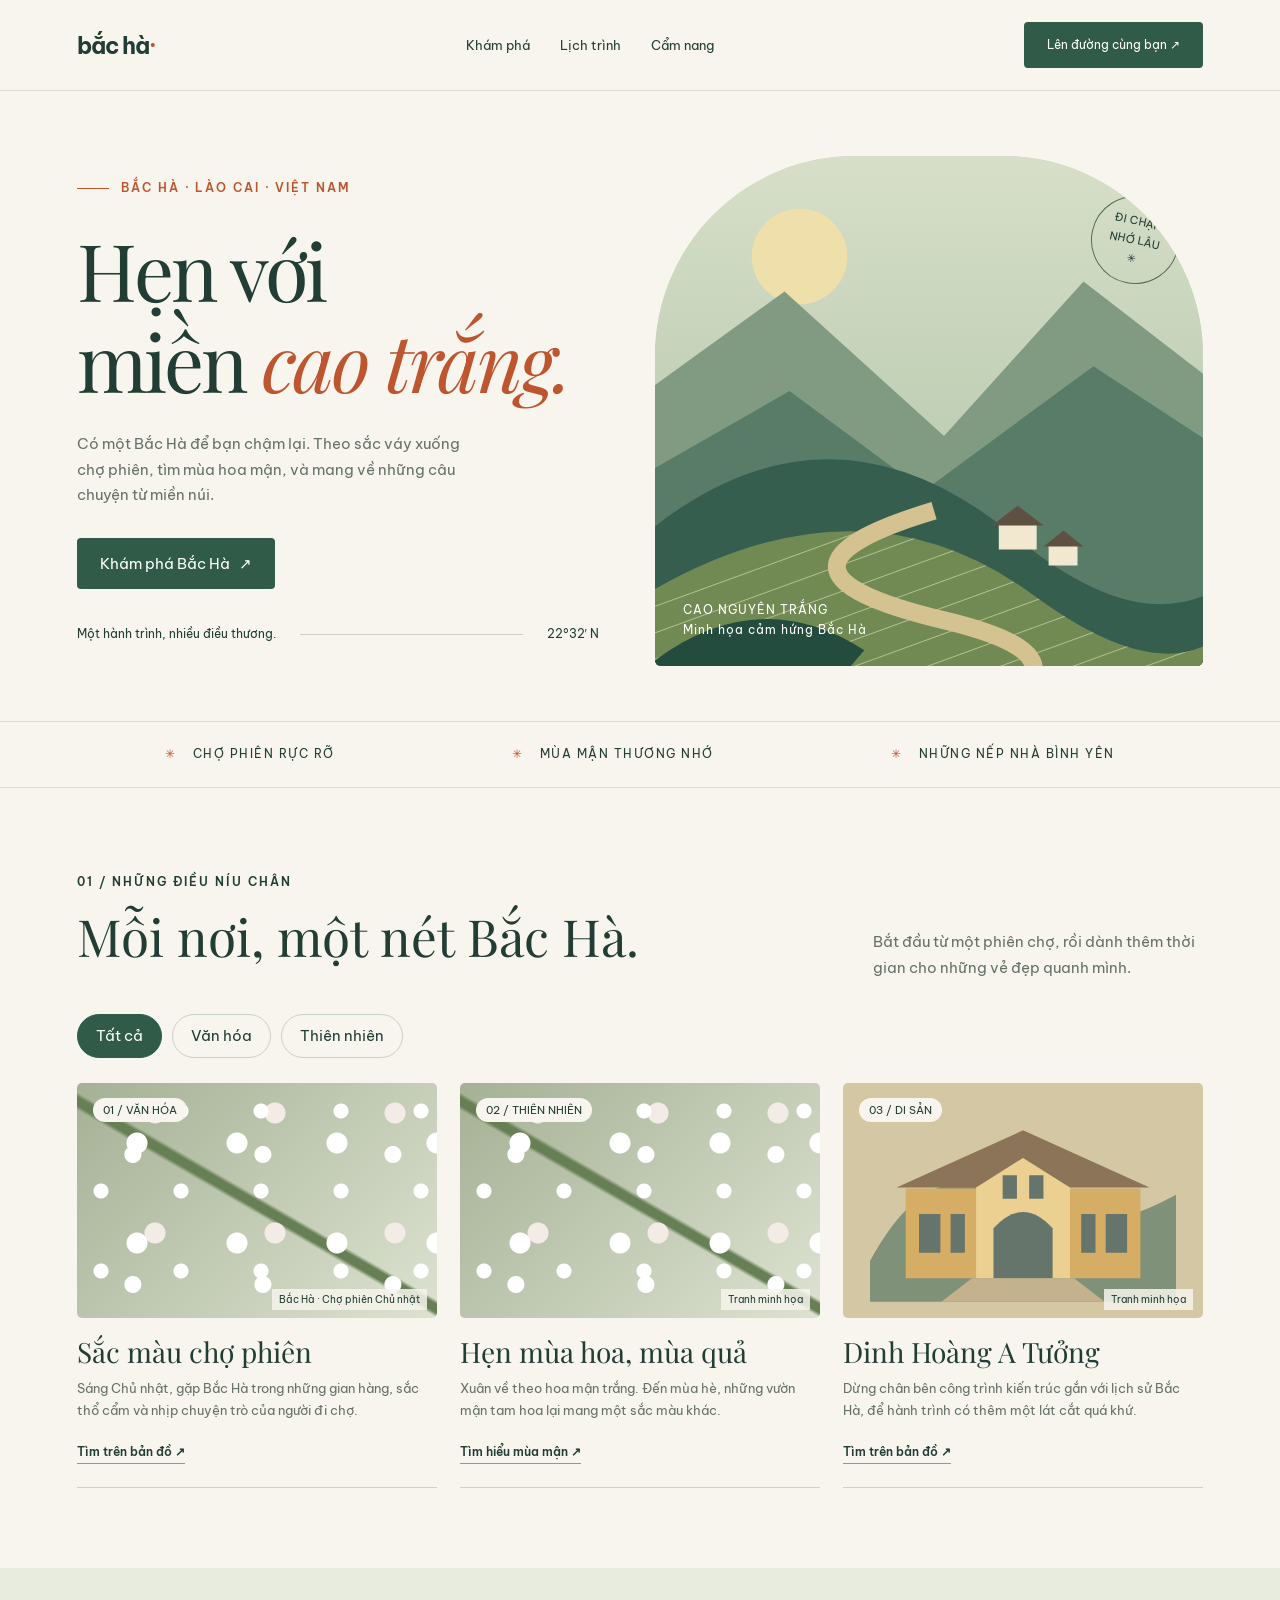
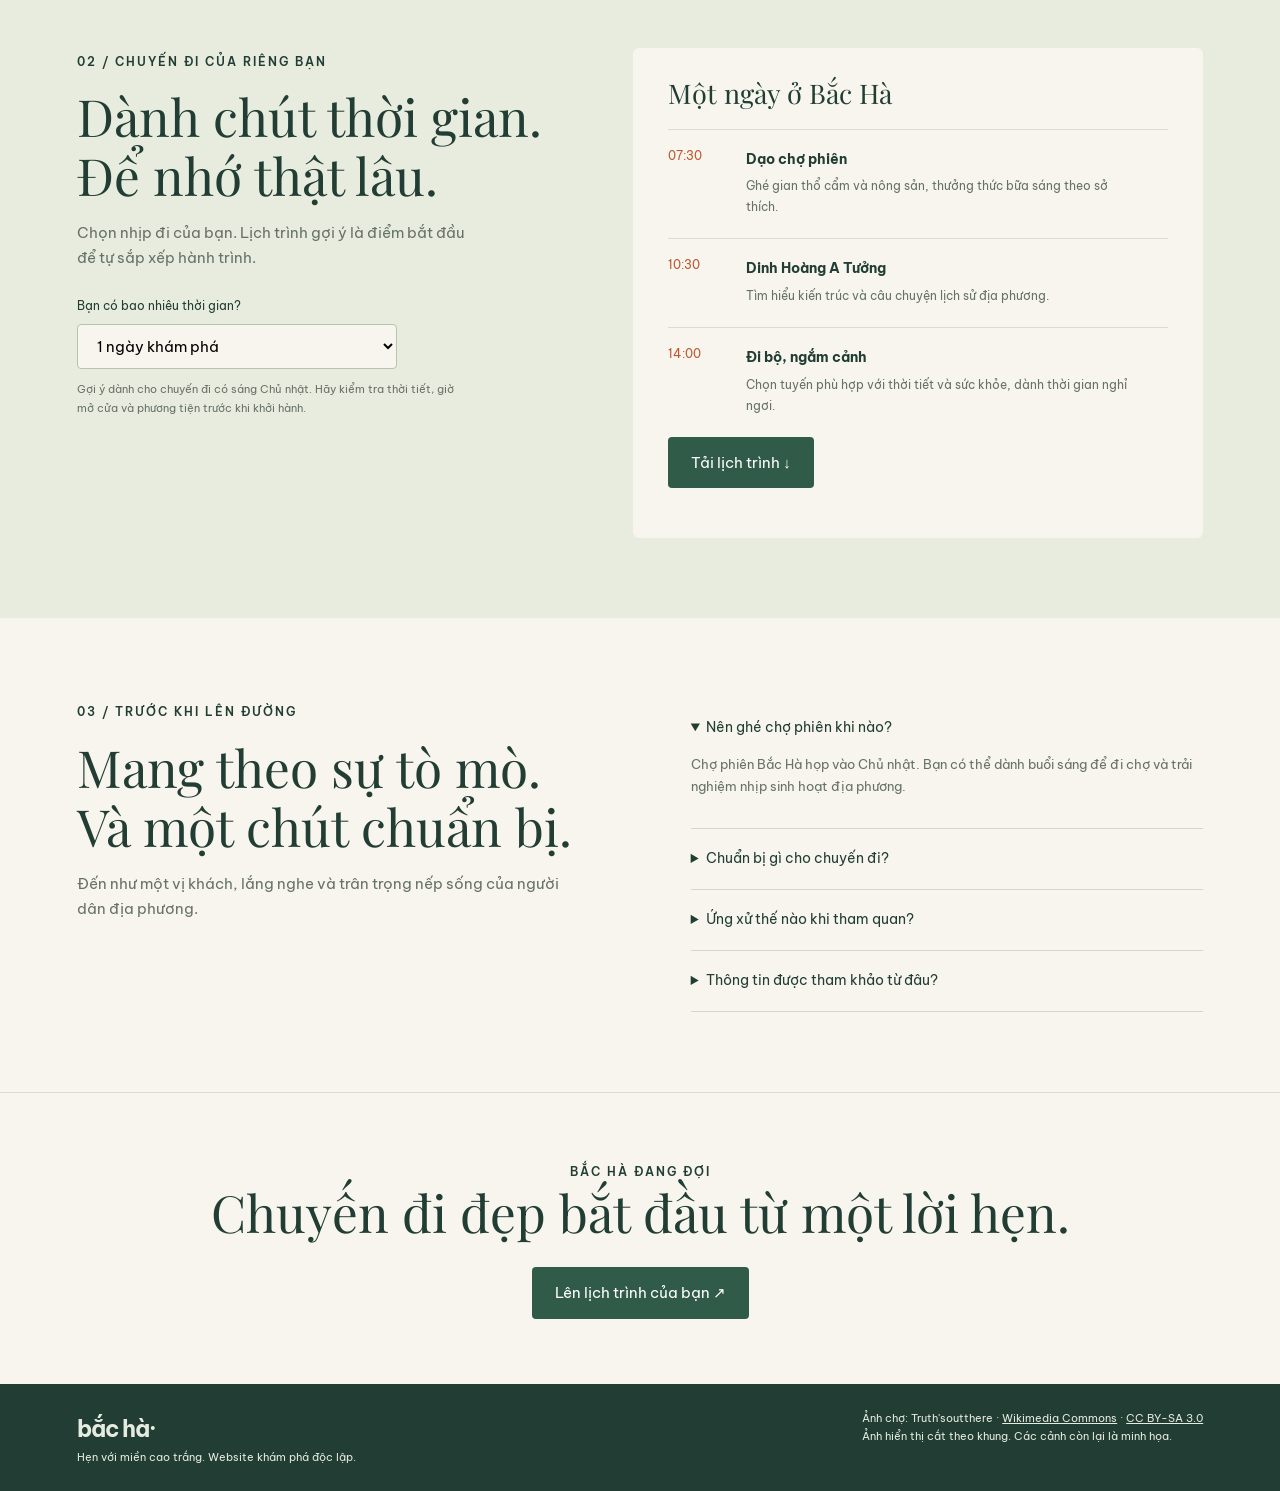
==== index.html @ 757d2bbb "du lịch Bắc Hà" ====
<!doctype html><html lang="vi"><head><meta charset="UTF-8"><meta name="viewport" content="width=device-width,initial-scale=1"><meta name="description" content="Chậm lại giữa cao nguyên Bắc Hà: khám phá chợ phiên, mùa mận và tự lên lịch trình của bạn."><title>Bắc Hà — Hẹn với miền cao trắng</title><style>
@import url('https://fonts.googleapis.com/css2?family=Be+Vietnam+Pro:wght@400;500;600;700&family=Playfair+Display:wght@400;500;600&display=swap');
:root{--paper:#f7f5ed;--ink:#213d34;--green:#315b49;--orange:#bd552f}*{box-sizing:border-box}html{scroll-behavior:smooth;scroll-padding-top:90px}body{margin:0;background:var(--paper);color:var(--ink);font:15px 'Be Vietnam Pro',sans-serif;line-height:1.7}a{color:inherit;text-decoration:none}button,select{font:inherit}button,a,select{touch-action:manipulation}a:focus-visible,button:focus-visible,select:focus-visible{outline:3px solid var(--orange);outline-offset:5px}header{display:flex;align-items:center;justify-content:space-between;padding:22px 6%;border-bottom:1px solid #d8ddcf;background:var(--paper)}.logo{font-size:23px;font-weight:700;letter-spacing:-1px}.logo span{color:var(--orange)}nav{display:flex;gap:30px;font-size:13px}.btn{display:inline-block;background:var(--green);color:white;padding:13px 23px;border:0;border-radius:4px;cursor:pointer}.small{font-size:12px;text-transform:uppercase;letter-spacing:2px;font-weight:600}.hero{display:grid;grid-template-columns:1fr 1.05fr;min-height:630px;gap:5%;padding:65px 6% 55px}.hero-copy{align-self:center}.eyebrow{display:flex;gap:12px;align-items:center;color:var(--orange)}.eyebrow:before{content:'';height:1px;width:32px;background:var(--orange)}h1,h2,h3{font-family:'Playfair Display',Georgia,serif;font-weight:400;line-height:1.15}h1{font-size:clamp(54px,6.2vw,90px);letter-spacing:-3px;margin:25px 0}h1 em{color:var(--orange);font-weight:400}p{color:#667269}.intro{max-width:410px;margin:0 0 30px}.hero-art{position:relative;min-height:510px;border-radius:200px 200px 6px 6px;overflow:hidden;background:#c5d4b6}.hero-art svg{width:100%;height:100%;position:absolute;inset:0}.art-caption{position:absolute;bottom:26px;left:28px;color:#fff;font-size:12px;letter-spacing:1px}.seal{position:absolute;right:24px;top:40px;border:1px solid #536e55;border-radius:50%;width:88px;height:88px;display:grid;place-content:center;text-align:center;font-size:11px;transform:rotate(12deg)}.hero-bottom{display:flex;gap:24px;align-items:center;margin-top:35px;font-size:12px}.line{height:1px;background:#cbd1c2;flex:1}.strip{display:flex;justify-content:space-around;padding:22px 6%;border-top:1px solid #d8ddcf;border-bottom:1px solid #d8ddcf;font-size:12px;text-transform:uppercase;letter-spacing:1.5px}.strip span:before{content:'✳';color:var(--orange);margin-right:16px}section{padding:80px 6%}.section-heading{display:flex;justify-content:space-between;align-items:end;gap:25px;margin-bottom:34px}h2{font-size:clamp(36px,4vw,54px);margin:14px 0}.section-heading p{max-width:330px;margin:0}.filters{display:flex;gap:10px;margin-bottom:25px;flex-wrap:wrap}.filter{background:transparent;border:1px solid #cad2c4;border-radius:24px;padding:8px 18px;cursor:pointer;color:var(--ink)}.filter.active{color:white;background:var(--green);border-color:var(--green)}.cards{display:grid;grid-template-columns:repeat(3,1fr);gap:23px}.card{border-bottom:1px solid #cdd3c7;padding-bottom:23px}.card[hidden]{display:none}.card-visual{height:235px;overflow:hidden;position:relative;background:#d7dfc9;border-radius:5px}.card-visual img{width:100%;height:100%;object-fit:cover}.number{position:absolute;top:15px;left:16px;background:var(--paper);padding:3px 10px;border-radius:20px;font-size:11px}.card h3{font-size:28px;margin:18px 0 9px}.card p{font-size:13px;margin:0 0 17px}.text-link{font-size:12px;font-weight:600;border-bottom:1px solid #8c9f89;padding-bottom:4px}.plum{background:radial-gradient(circle at 30% 35%,#fff 0 7px,transparent 8px),radial-gradient(circle at 60% 60%,#fff 0 10px,transparent 11px),radial-gradient(circle at 65% 25%,#f3ebe6 0 10px,transparent 11px),radial-gradient(circle at 43% 55%,#fff 0 8px,transparent 9px),linear-gradient(30deg,transparent 47%,#667f55 48% 50%,transparent 51%),linear-gradient(135deg,#a5b195,#dce2d0);background-size:80px 80px,100px 100px,120px 120px,130px 130px,100% 100%,100% 100%}.palace{display:grid;place-items:center;background:#d4c7a4}.palace svg{width:85%;height:90%}.visual-note{position:absolute;bottom:8px;right:10px;font-size:10px;background:#f7f5edd9;padding:2px 7px}.planner{background:#e8ecdf;display:grid;grid-template-columns:.9fr 1.1fr;gap:8%}.planner p{max-width:390px}.planner label{display:block;font-size:12px;margin:25px 0 8px}.planner select{padding:11px 15px;background:var(--paper);border:1px solid #b6c3ad;border-radius:4px;width:100%;max-width:320px}.schedule{background:var(--paper);padding:30px 35px;border-radius:6px}.schedule h3{font-size:27px;margin:0 0 20px}.stop{display:grid;grid-template-columns:60px 1fr;gap:18px;padding:16px 0;border-top:1px solid #d8ddcf}.stop time{color:var(--orange);font-size:12px}.stop strong{font-size:14px}.stop p{font-size:12px;margin:5px 0}.note{font-size:11px!important}.tips{display:grid;grid-template-columns:1fr 1fr;gap:9%}details{border-bottom:1px solid #d1d7c9;padding:18px 0}summary{cursor:pointer;font-size:14px}details p{font-size:13px}.closing{text-align:center;padding:65px 6%;border-top:1px solid #d8ddcf}.closing h2{margin:0 0 25px}footer{padding:25px 6%;background:var(--ink);color:#e5ebdf;display:flex;justify-content:space-between;gap:30px;font-size:11px}footer a{text-decoration:underline}#status{font-size:12px;min-height:20px}.menu-cta{font-size:12px}@media(max-width:760px){header{padding:18px 6%}nav{gap:14px}nav a:nth-child(3),.menu-cta{display:none}.hero{grid-template-columns:1fr;padding-top:35px;gap:30px}.hero-art{min-height:410px}h1{font-size:62px}.hero-bottom{margin-top:25px}.strip{gap:15px;flex-wrap:wrap;font-size:10px}.cards{grid-template-columns:1fr}.section-heading{display:block}.section-heading p{margin-top:20px}.planner,.tips{grid-template-columns:1fr;gap:30px}section{padding:55px 6%}.schedule{padding:25px}footer{flex-direction:column}.card-visual{height:260px}}
</style></head><body><header><a class="logo" href="#">bắc hà<span>·</span></a><nav aria-label="Điều hướng chính"><a href="#kham-pha">Khám phá</a><a href="#lich-trinh">Lịch trình</a><a href="#cam-nang">Cẩm nang</a></nav><a class="btn menu-cta" href="#lich-trinh">Lên đường cùng bạn ↗</a></header><main><div class="hero"><div class="hero-copy"><div class="eyebrow small">Bắc Hà · Lào Cai · Việt Nam</div><h1>Hẹn với<br>miền <em>cao trắng.</em></h1><p class="intro">Có một Bắc Hà để bạn chậm lại. Theo sắc váy xuống chợ phiên, tìm mùa hoa mận, và mang về những câu chuyện từ miền núi.</p><a class="btn" href="#kham-pha">Khám phá Bắc Hà &nbsp; ↗</a><div class="hero-bottom"><span>Một hành trình, nhiều điều thương.</span><span class="line"></span><span>22°32′ N</span></div></div><div class="hero-art" role="img" aria-label="Tranh minh họa núi đồi xanh và con đường qua cao nguyên"><svg viewBox="0 0 550 620" preserveAspectRatio="xMidYMid slice" xmlns="http://www.w3.org/2000/svg"><defs><linearGradient id="sky" x2="0" y2="1"><stop stop-color="#dce2cc"/><stop offset="1" stop-color="#a6bea0"/></linearGradient><pattern id="lines" width="25" height="25" patternUnits="userSpaceOnUse" patternTransform="rotate(-20)"><path d="M0 0H25" stroke="#aec08e" stroke-width="2"/></pattern></defs><path fill="url(#sky)" d="M0 0H550V620H0Z"/><circle cx="145" cy="155" r="48" fill="#efdfaa"/><path d="M-50 320L130 190 290 335 430 180 650 350V650H-50" fill="#819b83"/><path d="M-40 390L135 290 270 390 440 265 600 370V650H-40" fill="#587c68"/><path d="M-40 460Q160 270 360 435T650 370V650H-40" fill="#355e4f"/><path d="M-50 520Q190 355 380 495T620 440V650H-50" fill="#718953"/><path d="M-50 520Q190 355 380 495T620 440V650H-50" fill="url(#lines)"/><path d="M280 410Q80 470 290 520T220 650" stroke="#d4c391" stroke-width="18" fill="none"/><path d="M-40 595Q85 470 210 550L125 650H-40" fill="#234b3e"/><g fill="#f1e8cf"><path d="M345 424h38v25h-38z"/><path d="M395 445h29v20h-29z"/></g><g fill="#5f5141"><path d="M338 425l26-20 26 20z"/><path d="M390 446l20-16 20 16z"/></g></svg><div class="seal">ĐI CHẬM<br>NHỚ LÂU<br>✳</div><div class="art-caption">CAO NGUYÊN TRẮNG<br>Minh họa cảm hứng Bắc Hà</div></div></div><div class="strip"><span>Chợ phiên rực rỡ</span><span>Mùa mận thương nhớ</span><span>Những nếp nhà bình yên</span></div><section id="kham-pha"><div class="section-heading"><div><span class="small">01 / Những điều níu chân</span><h2>Mỗi nơi, một nét Bắc Hà.</h2></div><p>Bắt đầu từ một phiên chợ, rồi dành thêm thời gian cho những vẻ đẹp quanh mình.</p></div><div class="filters" aria-label="Lọc trải nghiệm"><button class="filter active" data-filter="all" aria-pressed="true">Tất cả</button><button class="filter" data-filter="culture" aria-pressed="false">Văn hóa</button><button class="filter" data-filter="nature" aria-pressed="false">Thiên nhiên</button></div><div class="cards"><article class="card" data-category="culture"><div class="card-visual"><img src="https://cdn.govietnam.travel/wp-content/uploads/2026/04/BE1BAAFc_HC3A0_Sunday_market2C_Vietnam_-_20131027-17-1024x685.jpg" alt="Sắc màu chợ phiên Bắc Hà" loading="lazy"><span class="number">01 / VĂN HÓA</span></div><h3>Sắc màu chợ phiên</h3><p>Sáng Chủ nhật, gặp Bắc Hà trong những gian hàng, sắc thổ cẩm và nhịp chuyện trò của người đi chợ.</p><a class="text-link" href="https://www.google.com/maps/search/?api=1&query=Cho+phien+Bac+Ha" target="_blank" rel="noopener">Tìm trên bản đồ ↗</a></article><article class="card" data-category="nature"><div class="card-visual plum" role="img" aria-label="Minh họa hoa mận trắng"><span class="number">02 / THIÊN NHIÊN</span><span class="visual-note">Tranh minh họa</span></div><h3>Hẹn mùa hoa, mùa quả</h3><p>Xuân về theo hoa mận trắng. Đến mùa hè, những vườn mận tam hoa lại mang một sắc màu khác.</p><a class="text-link" href="https://nongthon.vietnamtourism.gov.vn/visiting-and-experiencing-tam-hoa-plum-gardens-in-bac-ha-lao-cai/?lang=en" target="_blank" rel="noopener">Tìm hiểu mùa mận ↗</a></article><article class="card" data-category="culture"><div class="card-visual palace"><svg viewBox="0 0 300 200" role="img" aria-label="Minh họa kiến trúc dinh Hoàng A Tưởng"><path fill="#7f9279" d="M0 160Q60 50 130 100T300 95V200H0"/><path fill="#d6ad64" d="M35 89H265V177H35Z"/><path fill="#ecd091" d="M104 55H196V177H104Z"/><path fill="#8b7458" d="M26 88L150 32 274 88H196L150 59 104 88Z"/><g fill="#66756b"><path d="M121 177V128Q150 96 179 128V177Z"/><path d="M48 114h21v38H48zM79 114h14v38H79zM207 114h14v38h-14zM231 114h21v38h-21zM130 76h14v23h-14zM156 76h14v23h-14z"/></g><path fill="#c3b28d" d="M100 177h100l30 23H70Z"/></svg><span class="number">03 / DI SẢN</span><span class="visual-note">Tranh minh họa</span></div><h3>Dinh Hoàng A Tưởng</h3><p>Dừng chân bên công trình kiến trúc gắn với lịch sử Bắc Hà, để hành trình có thêm một lát cắt quá khứ.</p><a class="text-link" href="https://www.google.com/maps/search/?api=1&query=Dinh+Hoang+A+Tuong+Bac+Ha" target="_blank" rel="noopener">Tìm trên bản đồ ↗</a></article></div></section><section class="planner" id="lich-trinh"><div><span class="small">02 / Chuyến đi của riêng bạn</span><h2>Dành chút thời gian.<br>Để nhớ thật lâu.</h2><p>Chọn nhịp đi của bạn. Lịch trình gợi ý là điểm bắt đầu để tự sắp xếp hành trình.</p><label for="duration">Bạn có bao nhiêu thời gian?</label><select id="duration"><option value="1">1 ngày khám phá</option><option value="2">2 ngày thong thả</option></select><p class="note">Gợi ý dành cho chuyến đi có sáng Chủ nhật. Hãy kiểm tra thời tiết, giờ mở cửa và phương tiện trước khi khởi hành.</p></div><div class="schedule"><h3 id="plan-title">Một ngày ở Bắc Hà</h3><div id="stops"></div><button class="btn" id="download">Tải lịch trình ↓</button><div id="status" role="status" aria-live="polite"></div></div></section><section class="tips" id="cam-nang"><div><span class="small">03 / Trước khi lên đường</span><h2>Mang theo sự tò mò.<br>Và một chút chuẩn bị.</h2><p>Đến như một vị khách, lắng nghe và trân trọng nếp sống của người dân địa phương.</p></div><div><details open><summary>Nên ghé chợ phiên khi nào?</summary><p>Chợ phiên Bắc Hà họp vào Chủ nhật. Bạn có thể dành buổi sáng để đi chợ và trải nghiệm nhịp sinh hoạt địa phương.</p></details><details><summary>Chuẩn bị gì cho chuyến đi?</summary><p>Mang giày dễ đi bộ, áo khoác, đồ che mưa và tiền mặt. Kiểm tra dự báo thời tiết gần ngày đi để điều chỉnh hành lý.</p></details><details><summary>Ứng xử thế nào khi tham quan?</summary><p>Xin phép trước khi chụp ảnh người dân. Giữ vệ sinh, hỏi giá trước khi mua và tôn trọng không gian sinh hoạt riêng.</p></details><details><summary>Thông tin được tham khảo từ đâu?</summary><p>Tham khảo <a class="text-link" href="https://www.vietnam.travel/places-to-go/northern-vietnam/sapa" target="_blank" rel="noopener">Vietnam Tourism</a> về phiên chợ Chủ nhật, <a class="text-link" href="https://www.vietnamairlines.com/sa/en/plan-book/travel/travel-guide/bac-ha-market" target="_blank" rel="noopener">Vietnam Airlines</a> về điểm đến, và trang du lịch nông thôn của Cục Du lịch Quốc gia Việt Nam về mận tam hoa. Lịch trình là gợi ý biên soạn của website.</p></details></div></section><div class="closing"><span class="small">Bắc Hà đang đợi</span><h2>Chuyến đi đẹp bắt đầu từ một lời hẹn.</h2><a class="btn" href="#lich-trinh">Lên lịch trình của bạn ↗</a></div></main><footer><div><span class="logo">bắc hà·</span><br>Hẹn với miền cao trắng. Website khám phá độc lập.</div><div>Ảnh chợ: Truth'soutthere · <a href="https://commons.wikimedia.org/wiki/File:B%E1%BA%AFc_H%C3%A0_Sunday_market,_Vietnam_-_20131027-17.jpg" target="_blank" rel="noopener">Wikimedia Commons</a> · <a href="https://creativecommons.org/licenses/by-sa/3.0/" target="_blank" rel="noopener">CC BY-SA 3.0</a><br>Ảnh hiển thị cắt theo khung. Các cảnh còn lại là minh họa.</div></footer><script>
const plans={1:[['07:30','Dạo chợ phiên','Ghé gian thổ cẩm và nông sản, thưởng thức bữa sáng theo sở thích.'],['10:30','Dinh Hoàng A Tưởng','Tìm hiểu kiến trúc và câu chuyện lịch sử địa phương.'],['14:00','Đi bộ, ngắm cảnh','Chọn tuyến phù hợp với thời tiết và sức khỏe, dành thời gian nghỉ ngơi.']],2:[['Ngày 1','Đến và làm quen Bắc Hà','Nhận phòng đã đặt trước, đi dạo và thưởng thức bữa tối địa phương.'],['07:30','Sáng Chủ nhật ở chợ phiên','Dành buổi sáng khám phá chợ, ngắm thổ cẩm và tìm nông sản.'],['10:30','Dinh Hoàng A Tưởng','Ghé thăm trước khi nghỉ trưa.'],['14:00','Một khoảng chiều thong thả','Dạo quanh khu vực, chuẩn bị hành lý và khởi hành về.']]};let choice='1';function render(){choice=document.querySelector('#duration').value;document.querySelector('#plan-title').textContent=choice==='1'?'Một ngày ở Bắc Hà':'Hai ngày thong thả';document.querySelector('#stops').innerHTML=plans[choice].map(s=>`<div class="stop"><time>${s[0]}</time><div><strong>${s[1]}</strong><p>${s[2]}</p></div></div>`).join('');document.querySelector('#status').textContent=''}document.querySelector('#duration').addEventListener('change',render);render();document.querySelectorAll('.filter').forEach(b=>b.addEventListener('click',()=>{document.querySelectorAll('.filter').forEach(x=>{x.classList.toggle('active',x===b);x.setAttribute('aria-pressed',x===b?'true':'false')});document.querySelectorAll('.card').forEach(c=>c.hidden=b.dataset.filter!=='all'&&c.dataset.category!==b.dataset.filter)}));document.querySelector('#download').addEventListener('click',()=>{const content='BẮC HÀ — LỊCH TRÌNH GỢI Ý\n\n'+plans[choice].map(s=>s.join(' — ')).join('\n\n')+'\n\nLịch trình có sáng Chủ nhật. Kiểm tra thời tiết, giờ mở cửa và phương tiện trước khi đi.';const url=URL.createObjectURL(new Blob(['\uFEFF'+content],{type:'text/plain;charset=utf-8'}));const a=document.createElement('a');a.href=url;a.download='lich-trinh-bac-ha.txt';a.click();setTimeout(()=>URL.revokeObjectURL(url),1000);document.querySelector('#status').textContent='Đã tạo tệp lịch trình của bạn.'});document.querySelector('img').addEventListener('error',e=>{e.target.style.display='none';e.target.parentElement.classList.add('plum');const note=document.createElement('span');note.className='visual-note';note.textContent='Bắc Hà · Chợ phiên Chủ nhật';e.target.parentElement.append(note)});
</script></body></html>
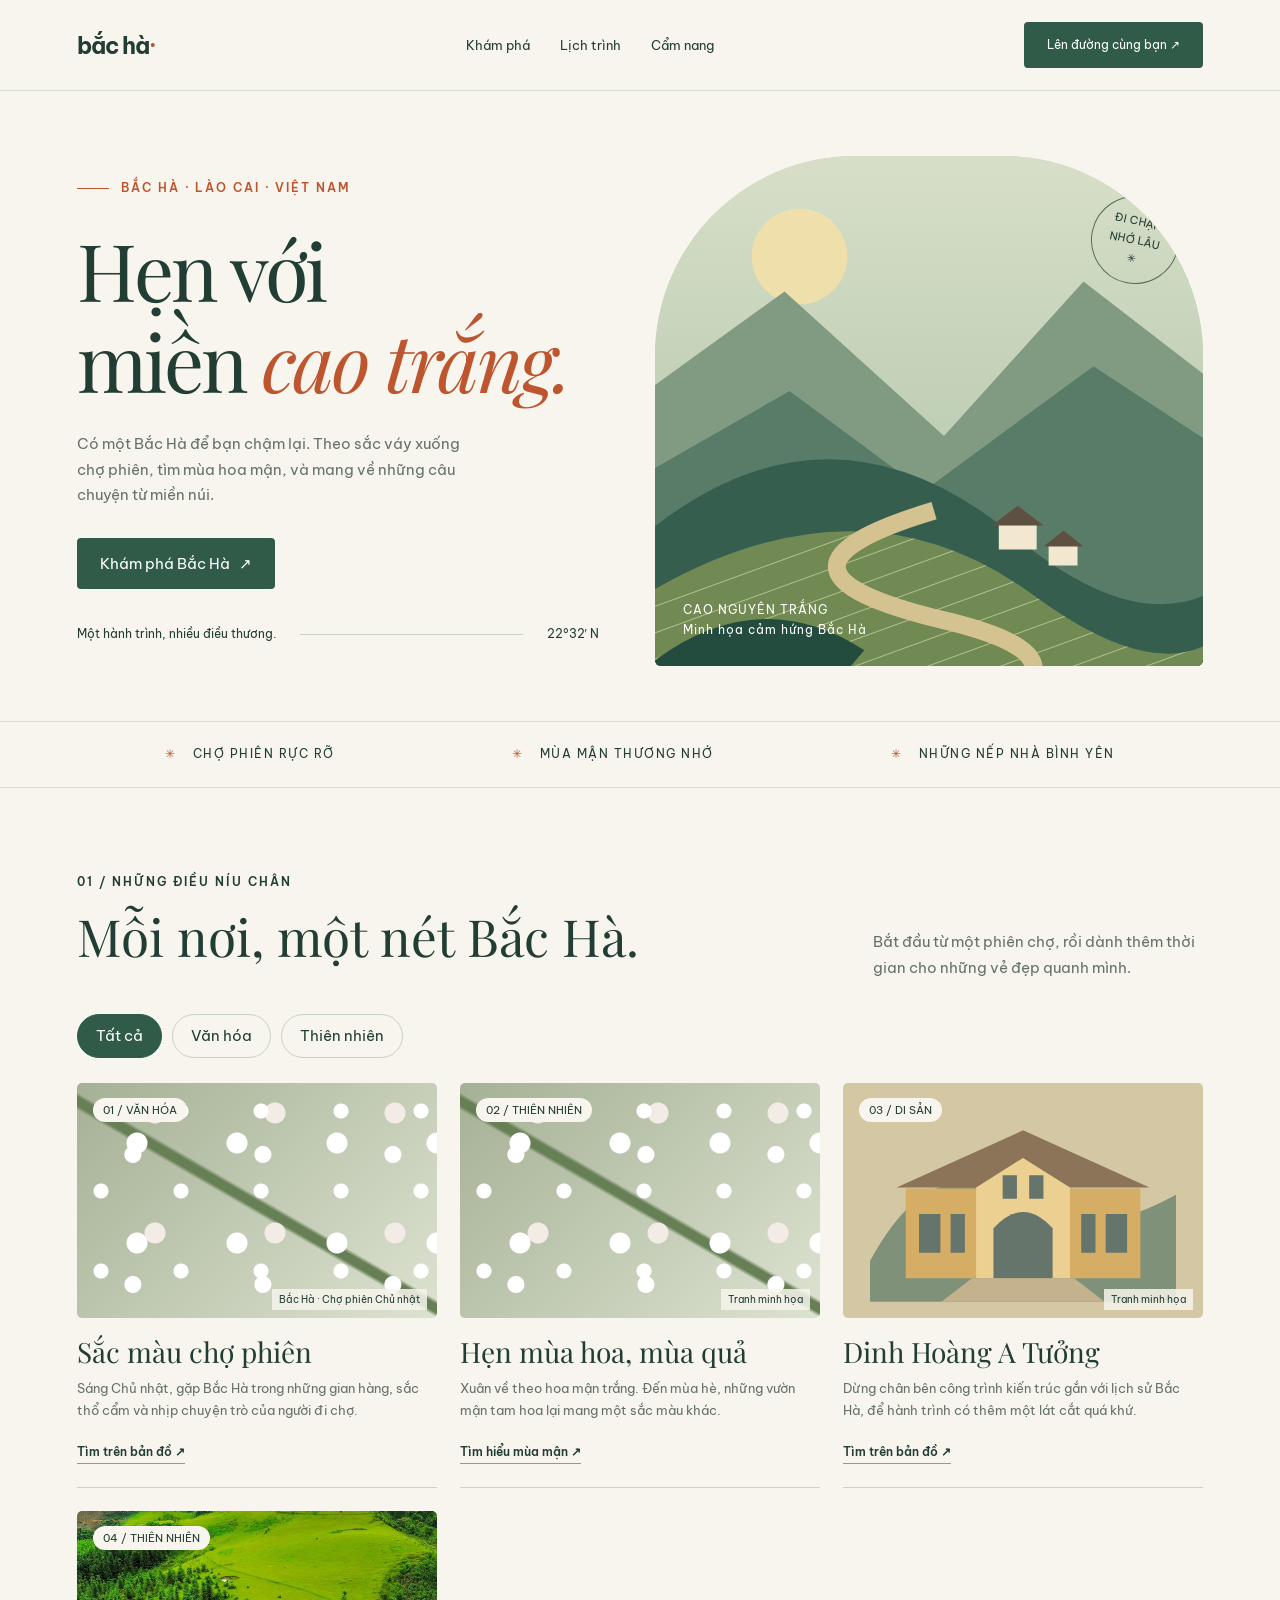
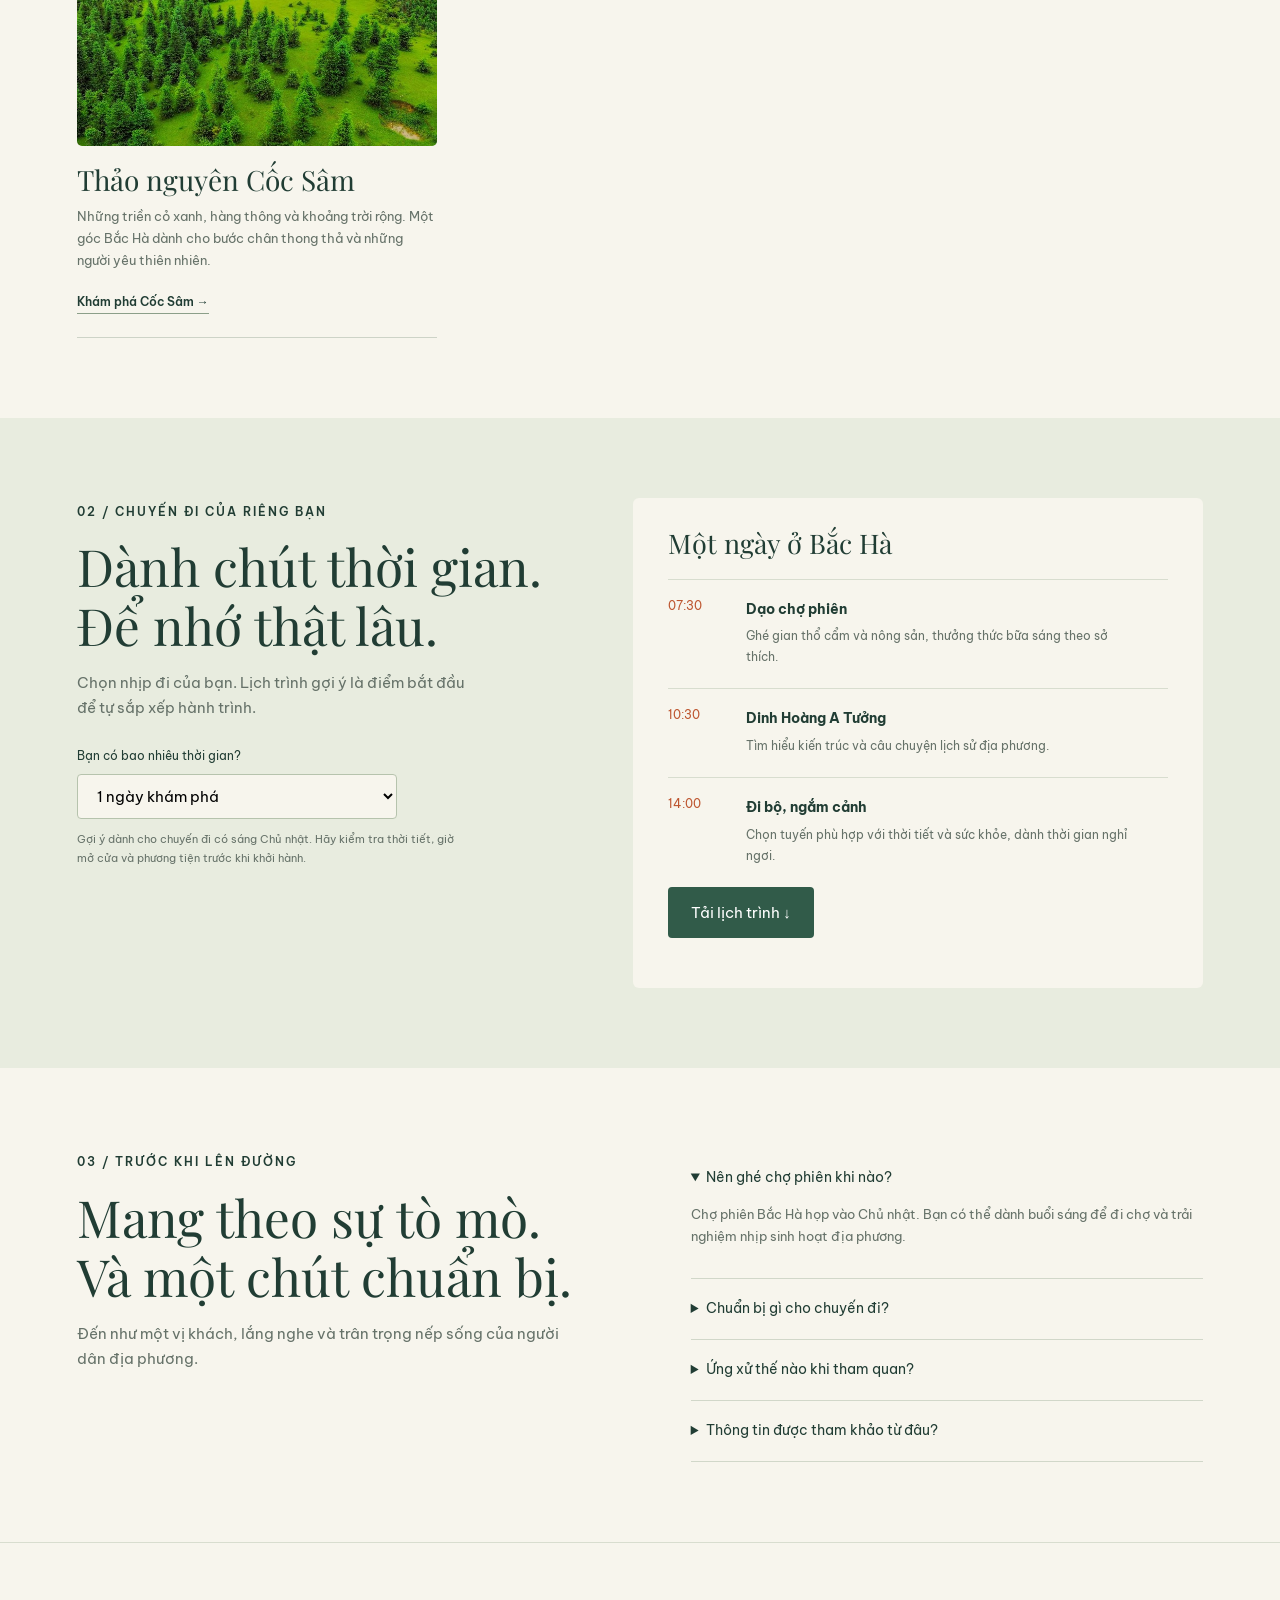
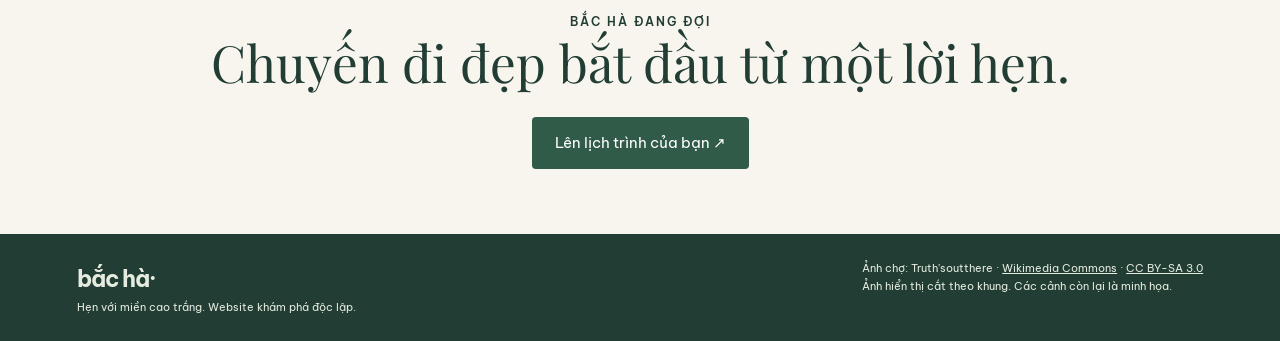
==== commit 58947cb9: "Cốc Sâm" ====
--- a/index.html
+++ b/index.html
@@ -1,6 +1,6 @@
 <!doctype html><html lang="vi"><head><meta charset="UTF-8"><meta name="viewport" content="width=device-width,initial-scale=1"><meta name="description" content="Chậm lại giữa cao nguyên Bắc Hà: khám phá chợ phiên, mùa mận và tự lên lịch trình của bạn."><title>Bắc Hà — Hẹn với miền cao trắng</title><style>
 @import url('https://fonts.googleapis.com/css2?family=Be+Vietnam+Pro:wght@400;500;600;700&family=Playfair+Display:wght@400;500;600&display=swap');
 :root{--paper:#f7f5ed;--ink:#213d34;--green:#315b49;--orange:#bd552f}*{box-sizing:border-box}html{scroll-behavior:smooth;scroll-padding-top:90px}body{margin:0;background:var(--paper);color:var(--ink);font:15px 'Be Vietnam Pro',sans-serif;line-height:1.7}a{color:inherit;text-decoration:none}button,select{font:inherit}button,a,select{touch-action:manipulation}a:focus-visible,button:focus-visible,select:focus-visible{outline:3px solid var(--orange);outline-offset:5px}header{display:flex;align-items:center;justify-content:space-between;padding:22px 6%;border-bottom:1px solid #d8ddcf;background:var(--paper)}.logo{font-size:23px;font-weight:700;letter-spacing:-1px}.logo span{color:var(--orange)}nav{display:flex;gap:30px;font-size:13px}.btn{display:inline-block;background:var(--green);color:white;padding:13px 23px;border:0;border-radius:4px;cursor:pointer}.small{font-size:12px;text-transform:uppercase;letter-spacing:2px;font-weight:600}.hero{display:grid;grid-template-columns:1fr 1.05fr;min-height:630px;gap:5%;padding:65px 6% 55px}.hero-copy{align-self:center}.eyebrow{display:flex;gap:12px;align-items:center;color:var(--orange)}.eyebrow:before{content:'';height:1px;width:32px;background:var(--orange)}h1,h2,h3{font-family:'Playfair Display',Georgia,serif;font-weight:400;line-height:1.15}h1{font-size:clamp(54px,6.2vw,90px);letter-spacing:-3px;margin:25px 0}h1 em{color:var(--orange);font-weight:400}p{color:#667269}.intro{max-width:410px;margin:0 0 30px}.hero-art{position:relative;min-height:510px;border-radius:200px 200px 6px 6px;overflow:hidden;background:#c5d4b6}.hero-art svg{width:100%;height:100%;position:absolute;inset:0}.art-caption{position:absolute;bottom:26px;left:28px;color:#fff;font-size:12px;letter-spacing:1px}.seal{position:absolute;right:24px;top:40px;border:1px solid #536e55;border-radius:50%;width:88px;height:88px;display:grid;place-content:center;text-align:center;font-size:11px;transform:rotate(12deg)}.hero-bottom{display:flex;gap:24px;align-items:center;margin-top:35px;font-size:12px}.line{height:1px;background:#cbd1c2;flex:1}.strip{display:flex;justify-content:space-around;padding:22px 6%;border-top:1px solid #d8ddcf;border-bottom:1px solid #d8ddcf;font-size:12px;text-transform:uppercase;letter-spacing:1.5px}.strip span:before{content:'✳';color:var(--orange);margin-right:16px}section{padding:80px 6%}.section-heading{display:flex;justify-content:space-between;align-items:end;gap:25px;margin-bottom:34px}h2{font-size:clamp(36px,4vw,54px);margin:14px 0}.section-heading p{max-width:330px;margin:0}.filters{display:flex;gap:10px;margin-bottom:25px;flex-wrap:wrap}.filter{background:transparent;border:1px solid #cad2c4;border-radius:24px;padding:8px 18px;cursor:pointer;color:var(--ink)}.filter.active{color:white;background:var(--green);border-color:var(--green)}.cards{display:grid;grid-template-columns:repeat(3,1fr);gap:23px}.card{border-bottom:1px solid #cdd3c7;padding-bottom:23px}.card[hidden]{display:none}.card-visual{height:235px;overflow:hidden;position:relative;background:#d7dfc9;border-radius:5px}.card-visual img{width:100%;height:100%;object-fit:cover}.number{position:absolute;top:15px;left:16px;background:var(--paper);padding:3px 10px;border-radius:20px;font-size:11px}.card h3{font-size:28px;margin:18px 0 9px}.card p{font-size:13px;margin:0 0 17px}.text-link{font-size:12px;font-weight:600;border-bottom:1px solid #8c9f89;padding-bottom:4px}.plum{background:radial-gradient(circle at 30% 35%,#fff 0 7px,transparent 8px),radial-gradient(circle at 60% 60%,#fff 0 10px,transparent 11px),radial-gradient(circle at 65% 25%,#f3ebe6 0 10px,transparent 11px),radial-gradient(circle at 43% 55%,#fff 0 8px,transparent 9px),linear-gradient(30deg,transparent 47%,#667f55 48% 50%,transparent 51%),linear-gradient(135deg,#a5b195,#dce2d0);background-size:80px 80px,100px 100px,120px 120px,130px 130px,100% 100%,100% 100%}.palace{display:grid;place-items:center;background:#d4c7a4}.palace svg{width:85%;height:90%}.visual-note{position:absolute;bottom:8px;right:10px;font-size:10px;background:#f7f5edd9;padding:2px 7px}.planner{background:#e8ecdf;display:grid;grid-template-columns:.9fr 1.1fr;gap:8%}.planner p{max-width:390px}.planner label{display:block;font-size:12px;margin:25px 0 8px}.planner select{padding:11px 15px;background:var(--paper);border:1px solid #b6c3ad;border-radius:4px;width:100%;max-width:320px}.schedule{background:var(--paper);padding:30px 35px;border-radius:6px}.schedule h3{font-size:27px;margin:0 0 20px}.stop{display:grid;grid-template-columns:60px 1fr;gap:18px;padding:16px 0;border-top:1px solid #d8ddcf}.stop time{color:var(--orange);font-size:12px}.stop strong{font-size:14px}.stop p{font-size:12px;margin:5px 0}.note{font-size:11px!important}.tips{display:grid;grid-template-columns:1fr 1fr;gap:9%}details{border-bottom:1px solid #d1d7c9;padding:18px 0}summary{cursor:pointer;font-size:14px}details p{font-size:13px}.closing{text-align:center;padding:65px 6%;border-top:1px solid #d8ddcf}.closing h2{margin:0 0 25px}footer{padding:25px 6%;background:var(--ink);color:#e5ebdf;display:flex;justify-content:space-between;gap:30px;font-size:11px}footer a{text-decoration:underline}#status{font-size:12px;min-height:20px}.menu-cta{font-size:12px}@media(max-width:760px){header{padding:18px 6%}nav{gap:14px}nav a:nth-child(3),.menu-cta{display:none}.hero{grid-template-columns:1fr;padding-top:35px;gap:30px}.hero-art{min-height:410px}h1{font-size:62px}.hero-bottom{margin-top:25px}.strip{gap:15px;flex-wrap:wrap;font-size:10px}.cards{grid-template-columns:1fr}.section-heading{display:block}.section-heading p{margin-top:20px}.planner,.tips{grid-template-columns:1fr;gap:30px}section{padding:55px 6%}.schedule{padding:25px}footer{flex-direction:column}.card-visual{height:260px}}
-</style></head><body><header><a class="logo" href="#">bắc hà<span>·</span></a><nav aria-label="Điều hướng chính"><a href="#kham-pha">Khám phá</a><a href="#lich-trinh">Lịch trình</a><a href="#cam-nang">Cẩm nang</a></nav><a class="btn menu-cta" href="#lich-trinh">Lên đường cùng bạn ↗</a></header><main><div class="hero"><div class="hero-copy"><div class="eyebrow small">Bắc Hà · Lào Cai · Việt Nam</div><h1>Hẹn với<br>miền <em>cao trắng.</em></h1><p class="intro">Có một Bắc Hà để bạn chậm lại. Theo sắc váy xuống chợ phiên, tìm mùa hoa mận, và mang về những câu chuyện từ miền núi.</p><a class="btn" href="#kham-pha">Khám phá Bắc Hà &nbsp; ↗</a><div class="hero-bottom"><span>Một hành trình, nhiều điều thương.</span><span class="line"></span><span>22°32′ N</span></div></div><div class="hero-art" role="img" aria-label="Tranh minh họa núi đồi xanh và con đường qua cao nguyên"><svg viewBox="0 0 550 620" preserveAspectRatio="xMidYMid slice" xmlns="http://www.w3.org/2000/svg"><defs><linearGradient id="sky" x2="0" y2="1"><stop stop-color="#dce2cc"/><stop offset="1" stop-color="#a6bea0"/></linearGradient><pattern id="lines" width="25" height="25" patternUnits="userSpaceOnUse" patternTransform="rotate(-20)"><path d="M0 0H25" stroke="#aec08e" stroke-width="2"/></pattern></defs><path fill="url(#sky)" d="M0 0H550V620H0Z"/><circle cx="145" cy="155" r="48" fill="#efdfaa"/><path d="M-50 320L130 190 290 335 430 180 650 350V650H-50" fill="#819b83"/><path d="M-40 390L135 290 270 390 440 265 600 370V650H-40" fill="#587c68"/><path d="M-40 460Q160 270 360 435T650 370V650H-40" fill="#355e4f"/><path d="M-50 520Q190 355 380 495T620 440V650H-50" fill="#718953"/><path d="M-50 520Q190 355 380 495T620 440V650H-50" fill="url(#lines)"/><path d="M280 410Q80 470 290 520T220 650" stroke="#d4c391" stroke-width="18" fill="none"/><path d="M-40 595Q85 470 210 550L125 650H-40" fill="#234b3e"/><g fill="#f1e8cf"><path d="M345 424h38v25h-38z"/><path d="M395 445h29v20h-29z"/></g><g fill="#5f5141"><path d="M338 425l26-20 26 20z"/><path d="M390 446l20-16 20 16z"/></g></svg><div class="seal">ĐI CHẬM<br>NHỚ LÂU<br>✳</div><div class="art-caption">CAO NGUYÊN TRẮNG<br>Minh họa cảm hứng Bắc Hà</div></div></div><div class="strip"><span>Chợ phiên rực rỡ</span><span>Mùa mận thương nhớ</span><span>Những nếp nhà bình yên</span></div><section id="kham-pha"><div class="section-heading"><div><span class="small">01 / Những điều níu chân</span><h2>Mỗi nơi, một nét Bắc Hà.</h2></div><p>Bắt đầu từ một phiên chợ, rồi dành thêm thời gian cho những vẻ đẹp quanh mình.</p></div><div class="filters" aria-label="Lọc trải nghiệm"><button class="filter active" data-filter="all" aria-pressed="true">Tất cả</button><button class="filter" data-filter="culture" aria-pressed="false">Văn hóa</button><button class="filter" data-filter="nature" aria-pressed="false">Thiên nhiên</button></div><div class="cards"><article class="card" data-category="culture"><div class="card-visual"><img src="https://cdn.govietnam.travel/wp-content/uploads/2026/04/BE1BAAFc_HC3A0_Sunday_market2C_Vietnam_-_20131027-17-1024x685.jpg" alt="Sắc màu chợ phiên Bắc Hà" loading="lazy"><span class="number">01 / VĂN HÓA</span></div><h3>Sắc màu chợ phiên</h3><p>Sáng Chủ nhật, gặp Bắc Hà trong những gian hàng, sắc thổ cẩm và nhịp chuyện trò của người đi chợ.</p><a class="text-link" href="https://www.google.com/maps/search/?api=1&query=Cho+phien+Bac+Ha" target="_blank" rel="noopener">Tìm trên bản đồ ↗</a></article><article class="card" data-category="nature"><div class="card-visual plum" role="img" aria-label="Minh họa hoa mận trắng"><span class="number">02 / THIÊN NHIÊN</span><span class="visual-note">Tranh minh họa</span></div><h3>Hẹn mùa hoa, mùa quả</h3><p>Xuân về theo hoa mận trắng. Đến mùa hè, những vườn mận tam hoa lại mang một sắc màu khác.</p><a class="text-link" href="https://nongthon.vietnamtourism.gov.vn/visiting-and-experiencing-tam-hoa-plum-gardens-in-bac-ha-lao-cai/?lang=en" target="_blank" rel="noopener">Tìm hiểu mùa mận ↗</a></article><article class="card" data-category="culture"><div class="card-visual palace"><svg viewBox="0 0 300 200" role="img" aria-label="Minh họa kiến trúc dinh Hoàng A Tưởng"><path fill="#7f9279" d="M0 160Q60 50 130 100T300 95V200H0"/><path fill="#d6ad64" d="M35 89H265V177H35Z"/><path fill="#ecd091" d="M104 55H196V177H104Z"/><path fill="#8b7458" d="M26 88L150 32 274 88H196L150 59 104 88Z"/><g fill="#66756b"><path d="M121 177V128Q150 96 179 128V177Z"/><path d="M48 114h21v38H48zM79 114h14v38H79zM207 114h14v38h-14zM231 114h21v38h-21zM130 76h14v23h-14zM156 76h14v23h-14z"/></g><path fill="#c3b28d" d="M100 177h100l30 23H70Z"/></svg><span class="number">03 / DI SẢN</span><span class="visual-note">Tranh minh họa</span></div><h3>Dinh Hoàng A Tưởng</h3><p>Dừng chân bên công trình kiến trúc gắn với lịch sử Bắc Hà, để hành trình có thêm một lát cắt quá khứ.</p><a class="text-link" href="https://www.google.com/maps/search/?api=1&query=Dinh+Hoang+A+Tuong+Bac+Ha" target="_blank" rel="noopener">Tìm trên bản đồ ↗</a></article></div></section><section class="planner" id="lich-trinh"><div><span class="small">02 / Chuyến đi của riêng bạn</span><h2>Dành chút thời gian.<br>Để nhớ thật lâu.</h2><p>Chọn nhịp đi của bạn. Lịch trình gợi ý là điểm bắt đầu để tự sắp xếp hành trình.</p><label for="duration">Bạn có bao nhiêu thời gian?</label><select id="duration"><option value="1">1 ngày khám phá</option><option value="2">2 ngày thong thả</option></select><p class="note">Gợi ý dành cho chuyến đi có sáng Chủ nhật. Hãy kiểm tra thời tiết, giờ mở cửa và phương tiện trước khi khởi hành.</p></div><div class="schedule"><h3 id="plan-title">Một ngày ở Bắc Hà</h3><div id="stops"></div><button class="btn" id="download">Tải lịch trình ↓</button><div id="status" role="status" aria-live="polite"></div></div></section><section class="tips" id="cam-nang"><div><span class="small">03 / Trước khi lên đường</span><h2>Mang theo sự tò mò.<br>Và một chút chuẩn bị.</h2><p>Đến như một vị khách, lắng nghe và trân trọng nếp sống của người dân địa phương.</p></div><div><details open><summary>Nên ghé chợ phiên khi nào?</summary><p>Chợ phiên Bắc Hà họp vào Chủ nhật. Bạn có thể dành buổi sáng để đi chợ và trải nghiệm nhịp sinh hoạt địa phương.</p></details><details><summary>Chuẩn bị gì cho chuyến đi?</summary><p>Mang giày dễ đi bộ, áo khoác, đồ che mưa và tiền mặt. Kiểm tra dự báo thời tiết gần ngày đi để điều chỉnh hành lý.</p></details><details><summary>Ứng xử thế nào khi tham quan?</summary><p>Xin phép trước khi chụp ảnh người dân. Giữ vệ sinh, hỏi giá trước khi mua và tôn trọng không gian sinh hoạt riêng.</p></details><details><summary>Thông tin được tham khảo từ đâu?</summary><p>Tham khảo <a class="text-link" href="https://www.vietnam.travel/places-to-go/northern-vietnam/sapa" target="_blank" rel="noopener">Vietnam Tourism</a> về phiên chợ Chủ nhật, <a class="text-link" href="https://www.vietnamairlines.com/sa/en/plan-book/travel/travel-guide/bac-ha-market" target="_blank" rel="noopener">Vietnam Airlines</a> về điểm đến, và trang du lịch nông thôn của Cục Du lịch Quốc gia Việt Nam về mận tam hoa. Lịch trình là gợi ý biên soạn của website.</p></details></div></section><div class="closing"><span class="small">Bắc Hà đang đợi</span><h2>Chuyến đi đẹp bắt đầu từ một lời hẹn.</h2><a class="btn" href="#lich-trinh">Lên lịch trình của bạn ↗</a></div></main><footer><div><span class="logo">bắc hà·</span><br>Hẹn với miền cao trắng. Website khám phá độc lập.</div><div>Ảnh chợ: Truth'soutthere · <a href="https://commons.wikimedia.org/wiki/File:B%E1%BA%AFc_H%C3%A0_Sunday_market,_Vietnam_-_20131027-17.jpg" target="_blank" rel="noopener">Wikimedia Commons</a> · <a href="https://creativecommons.org/licenses/by-sa/3.0/" target="_blank" rel="noopener">CC BY-SA 3.0</a><br>Ảnh hiển thị cắt theo khung. Các cảnh còn lại là minh họa.</div></footer><script>
+</style></head><body><header><a class="logo" href="#">bắc hà<span>·</span></a><nav aria-label="Điều hướng chính"><a href="#kham-pha">Khám phá</a><a href="#lich-trinh">Lịch trình</a><a href="#cam-nang">Cẩm nang</a></nav><a class="btn menu-cta" href="#lich-trinh">Lên đường cùng bạn ↗</a></header><main><div class="hero"><div class="hero-copy"><div class="eyebrow small">Bắc Hà · Lào Cai · Việt Nam</div><h1>Hẹn với<br>miền <em>cao trắng.</em></h1><p class="intro">Có một Bắc Hà để bạn chậm lại. Theo sắc váy xuống chợ phiên, tìm mùa hoa mận, và mang về những câu chuyện từ miền núi.</p><a class="btn" href="#kham-pha">Khám phá Bắc Hà &nbsp; ↗</a><div class="hero-bottom"><span>Một hành trình, nhiều điều thương.</span><span class="line"></span><span>22°32′ N</span></div></div><div class="hero-art" role="img" aria-label="Tranh minh họa núi đồi xanh và con đường qua cao nguyên"><svg viewBox="0 0 550 620" preserveAspectRatio="xMidYMid slice" xmlns="http://www.w3.org/2000/svg"><defs><linearGradient id="sky" x2="0" y2="1"><stop stop-color="#dce2cc"/><stop offset="1" stop-color="#a6bea0"/></linearGradient><pattern id="lines" width="25" height="25" patternUnits="userSpaceOnUse" patternTransform="rotate(-20)"><path d="M0 0H25" stroke="#aec08e" stroke-width="2"/></pattern></defs><path fill="url(#sky)" d="M0 0H550V620H0Z"/><circle cx="145" cy="155" r="48" fill="#efdfaa"/><path d="M-50 320L130 190 290 335 430 180 650 350V650H-50" fill="#819b83"/><path d="M-40 390L135 290 270 390 440 265 600 370V650H-40" fill="#587c68"/><path d="M-40 460Q160 270 360 435T650 370V650H-40" fill="#355e4f"/><path d="M-50 520Q190 355 380 495T620 440V650H-50" fill="#718953"/><path d="M-50 520Q190 355 380 495T620 440V650H-50" fill="url(#lines)"/><path d="M280 410Q80 470 290 520T220 650" stroke="#d4c391" stroke-width="18" fill="none"/><path d="M-40 595Q85 470 210 550L125 650H-40" fill="#234b3e"/><g fill="#f1e8cf"><path d="M345 424h38v25h-38z"/><path d="M395 445h29v20h-29z"/></g><g fill="#5f5141"><path d="M338 425l26-20 26 20z"/><path d="M390 446l20-16 20 16z"/></g></svg><div class="seal">ĐI CHẬM<br>NHỚ LÂU<br>✳</div><div class="art-caption">CAO NGUYÊN TRẮNG<br>Minh họa cảm hứng Bắc Hà</div></div></div><div class="strip"><span>Chợ phiên rực rỡ</span><span>Mùa mận thương nhớ</span><span>Những nếp nhà bình yên</span></div><section id="kham-pha"><div class="section-heading"><div><span class="small">01 / Những điều níu chân</span><h2>Mỗi nơi, một nét Bắc Hà.</h2></div><p>Bắt đầu từ một phiên chợ, rồi dành thêm thời gian cho những vẻ đẹp quanh mình.</p></div><div class="filters" aria-label="Lọc trải nghiệm"><button class="filter active" data-filter="all" aria-pressed="true">Tất cả</button><button class="filter" data-filter="culture" aria-pressed="false">Văn hóa</button><button class="filter" data-filter="nature" aria-pressed="false">Thiên nhiên</button></div><div class="cards"><article class="card" data-category="culture"><div class="card-visual"><img src="https://cdn.govietnam.travel/wp-content/uploads/2026/04/BE1BAAFc_HC3A0_Sunday_market2C_Vietnam_-_20131027-17-1024x685.jpg" alt="Sắc màu chợ phiên Bắc Hà" loading="lazy"><span class="number">01 / VĂN HÓA</span></div><h3>Sắc màu chợ phiên</h3><p>Sáng Chủ nhật, gặp Bắc Hà trong những gian hàng, sắc thổ cẩm và nhịp chuyện trò của người đi chợ.</p><a class="text-link" href="https://www.google.com/maps/search/?api=1&query=Cho+phien+Bac+Ha" target="_blank" rel="noopener">Tìm trên bản đồ ↗</a></article><article class="card" data-category="nature"><div class="card-visual plum" role="img" aria-label="Minh họa hoa mận trắng"><span class="number">02 / THIÊN NHIÊN</span><span class="visual-note">Tranh minh họa</span></div><h3>Hẹn mùa hoa, mùa quả</h3><p>Xuân về theo hoa mận trắng. Đến mùa hè, những vườn mận tam hoa lại mang một sắc màu khác.</p><a class="text-link" href="https://nongthon.vietnamtourism.gov.vn/visiting-and-experiencing-tam-hoa-plum-gardens-in-bac-ha-lao-cai/?lang=en" target="_blank" rel="noopener">Tìm hiểu mùa mận ↗</a></article><article class="card" data-category="culture"><div class="card-visual palace"><svg viewBox="0 0 300 200" role="img" aria-label="Minh họa kiến trúc dinh Hoàng A Tưởng"><path fill="#7f9279" d="M0 160Q60 50 130 100T300 95V200H0"/><path fill="#d6ad64" d="M35 89H265V177H35Z"/><path fill="#ecd091" d="M104 55H196V177H104Z"/><path fill="#8b7458" d="M26 88L150 32 274 88H196L150 59 104 88Z"/><g fill="#66756b"><path d="M121 177V128Q150 96 179 128V177Z"/><path d="M48 114h21v38H48zM79 114h14v38H79zM207 114h14v38h-14zM231 114h21v38h-21zM130 76h14v23h-14zM156 76h14v23h-14z"/></g><path fill="#c3b28d" d="M100 177h100l30 23H70Z"/></svg><span class="number">03 / DI SẢN</span><span class="visual-note">Tranh minh họa</span></div><h3>Dinh Hoàng A Tưởng</h3><p>Dừng chân bên công trình kiến trúc gắn với lịch sử Bắc Hà, để hành trình có thêm một lát cắt quá khứ.</p><a class="text-link" href="https://www.google.com/maps/search/?api=1&query=Dinh+Hoang+A+Tuong+Bac+Ha" target="_blank" rel="noopener">Tìm trên bản đồ ↗</a></article><article class="card" data-category="nature"><div class="card-visual"><img src="assets/coc-sam.png" alt="Đồi cỏ xanh và những hàng thông tại Cốc Sâm, ảnh do bạn đọc cung cấp" loading="lazy"><span class="number">04 / THIÊN NHIÊN</span></div><h3>Thảo nguyên Cốc Sâm</h3><p>Những triền cỏ xanh, hàng thông và khoảng trời rộng. Một góc Bắc Hà dành cho bước chân thong thả và những người yêu thiên nhiên.</p><a class="text-link" href="coc-sam.html">Khám phá Cốc Sâm →</a></article></div></section><section class="planner" id="lich-trinh"><div><span class="small">02 / Chuyến đi của riêng bạn</span><h2>Dành chút thời gian.<br>Để nhớ thật lâu.</h2><p>Chọn nhịp đi của bạn. Lịch trình gợi ý là điểm bắt đầu để tự sắp xếp hành trình.</p><label for="duration">Bạn có bao nhiêu thời gian?</label><select id="duration"><option value="1">1 ngày khám phá</option><option value="2">2 ngày thong thả</option></select><p class="note">Gợi ý dành cho chuyến đi có sáng Chủ nhật. Hãy kiểm tra thời tiết, giờ mở cửa và phương tiện trước khi khởi hành.</p></div><div class="schedule"><h3 id="plan-title">Một ngày ở Bắc Hà</h3><div id="stops"></div><button class="btn" id="download">Tải lịch trình ↓</button><div id="status" role="status" aria-live="polite"></div></div></section><section class="tips" id="cam-nang"><div><span class="small">03 / Trước khi lên đường</span><h2>Mang theo sự tò mò.<br>Và một chút chuẩn bị.</h2><p>Đến như một vị khách, lắng nghe và trân trọng nếp sống của người dân địa phương.</p></div><div><details open><summary>Nên ghé chợ phiên khi nào?</summary><p>Chợ phiên Bắc Hà họp vào Chủ nhật. Bạn có thể dành buổi sáng để đi chợ và trải nghiệm nhịp sinh hoạt địa phương.</p></details><details><summary>Chuẩn bị gì cho chuyến đi?</summary><p>Mang giày dễ đi bộ, áo khoác, đồ che mưa và tiền mặt. Kiểm tra dự báo thời tiết gần ngày đi để điều chỉnh hành lý.</p></details><details><summary>Ứng xử thế nào khi tham quan?</summary><p>Xin phép trước khi chụp ảnh người dân. Giữ vệ sinh, hỏi giá trước khi mua và tôn trọng không gian sinh hoạt riêng.</p></details><details><summary>Thông tin được tham khảo từ đâu?</summary><p>Tham khảo <a class="text-link" href="https://www.vietnam.travel/places-to-go/northern-vietnam/sapa" target="_blank" rel="noopener">Vietnam Tourism</a> về phiên chợ Chủ nhật, <a class="text-link" href="https://www.vietnamairlines.com/sa/en/plan-book/travel/travel-guide/bac-ha-market" target="_blank" rel="noopener">Vietnam Airlines</a> về điểm đến, và trang du lịch nông thôn của Cục Du lịch Quốc gia Việt Nam về mận tam hoa. Lịch trình là gợi ý biên soạn của website.</p></details></div></section><div class="closing"><span class="small">Bắc Hà đang đợi</span><h2>Chuyến đi đẹp bắt đầu từ một lời hẹn.</h2><a class="btn" href="#lich-trinh">Lên lịch trình của bạn ↗</a></div></main><footer><div><span class="logo">bắc hà·</span><br>Hẹn với miền cao trắng. Website khám phá độc lập.</div><div>Ảnh chợ: Truth'soutthere · <a href="https://commons.wikimedia.org/wiki/File:B%E1%BA%AFc_H%C3%A0_Sunday_market,_Vietnam_-_20131027-17.jpg" target="_blank" rel="noopener">Wikimedia Commons</a> · <a href="https://creativecommons.org/licenses/by-sa/3.0/" target="_blank" rel="noopener">CC BY-SA 3.0</a><br>Ảnh hiển thị cắt theo khung. Các cảnh còn lại là minh họa.</div></footer><script>
 const plans={1:[['07:30','Dạo chợ phiên','Ghé gian thổ cẩm và nông sản, thưởng thức bữa sáng theo sở thích.'],['10:30','Dinh Hoàng A Tưởng','Tìm hiểu kiến trúc và câu chuyện lịch sử địa phương.'],['14:00','Đi bộ, ngắm cảnh','Chọn tuyến phù hợp với thời tiết và sức khỏe, dành thời gian nghỉ ngơi.']],2:[['Ngày 1','Đến và làm quen Bắc Hà','Nhận phòng đã đặt trước, đi dạo và thưởng thức bữa tối địa phương.'],['07:30','Sáng Chủ nhật ở chợ phiên','Dành buổi sáng khám phá chợ, ngắm thổ cẩm và tìm nông sản.'],['10:30','Dinh Hoàng A Tưởng','Ghé thăm trước khi nghỉ trưa.'],['14:00','Một khoảng chiều thong thả','Dạo quanh khu vực, chuẩn bị hành lý và khởi hành về.']]};let choice='1';function render(){choice=document.querySelector('#duration').value;document.querySelector('#plan-title').textContent=choice==='1'?'Một ngày ở Bắc Hà':'Hai ngày thong thả';document.querySelector('#stops').innerHTML=plans[choice].map(s=>`<div class="stop"><time>${s[0]}</time><div><strong>${s[1]}</strong><p>${s[2]}</p></div></div>`).join('');document.querySelector('#status').textContent=''}document.querySelector('#duration').addEventListener('change',render);render();document.querySelectorAll('.filter').forEach(b=>b.addEventListener('click',()=>{document.querySelectorAll('.filter').forEach(x=>{x.classList.toggle('active',x===b);x.setAttribute('aria-pressed',x===b?'true':'false')});document.querySelectorAll('.card').forEach(c=>c.hidden=b.dataset.filter!=='all'&&c.dataset.category!==b.dataset.filter)}));document.querySelector('#download').addEventListener('click',()=>{const content='BẮC HÀ — LỊCH TRÌNH GỢI Ý\n\n'+plans[choice].map(s=>s.join(' — ')).join('\n\n')+'\n\nLịch trình có sáng Chủ nhật. Kiểm tra thời tiết, giờ mở cửa và phương tiện trước khi đi.';const url=URL.createObjectURL(new Blob(['\uFEFF'+content],{type:'text/plain;charset=utf-8'}));const a=document.createElement('a');a.href=url;a.download='lich-trinh-bac-ha.txt';a.click();setTimeout(()=>URL.revokeObjectURL(url),1000);document.querySelector('#status').textContent='Đã tạo tệp lịch trình của bạn.'});document.querySelector('img').addEventListener('error',e=>{e.target.style.display='none';e.target.parentElement.classList.add('plum');const note=document.createElement('span');note.className='visual-note';note.textContent='Bắc Hà · Chợ phiên Chủ nhật';e.target.parentElement.append(note)});
 </script></body></html>
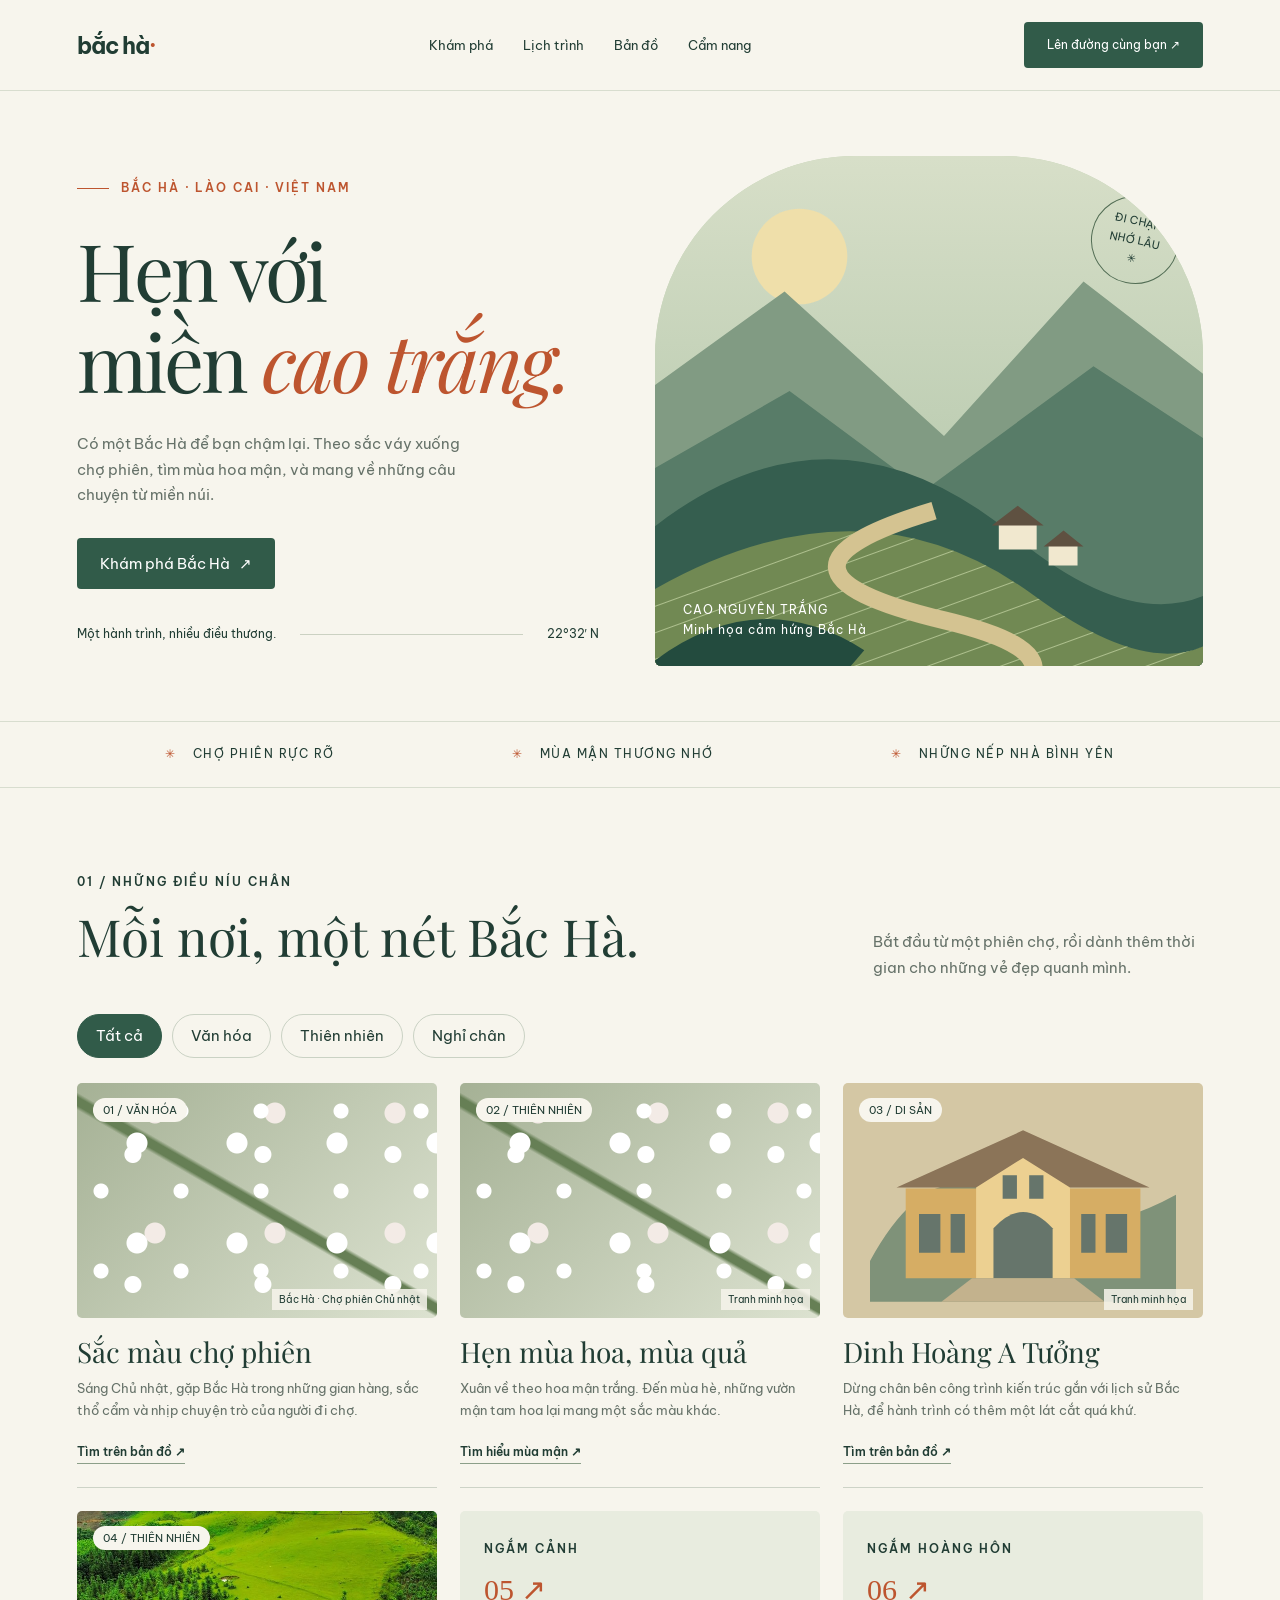
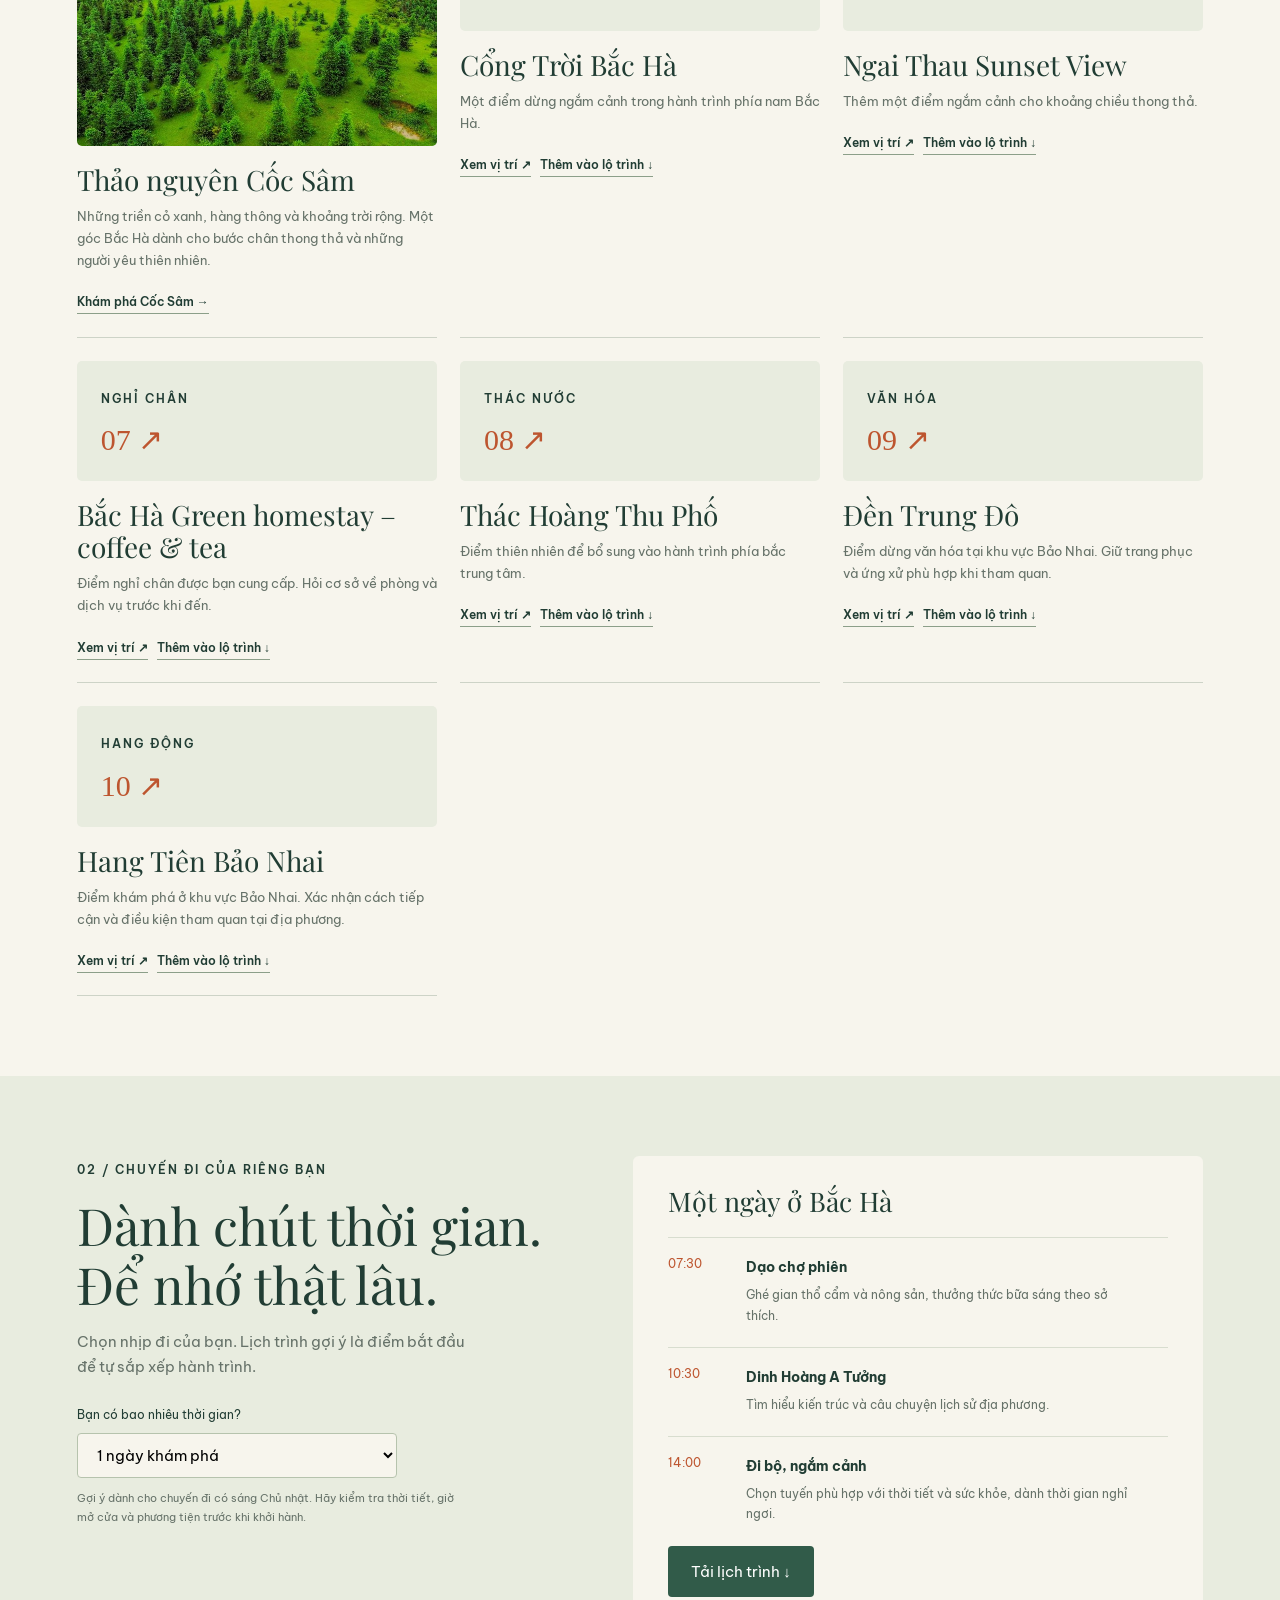
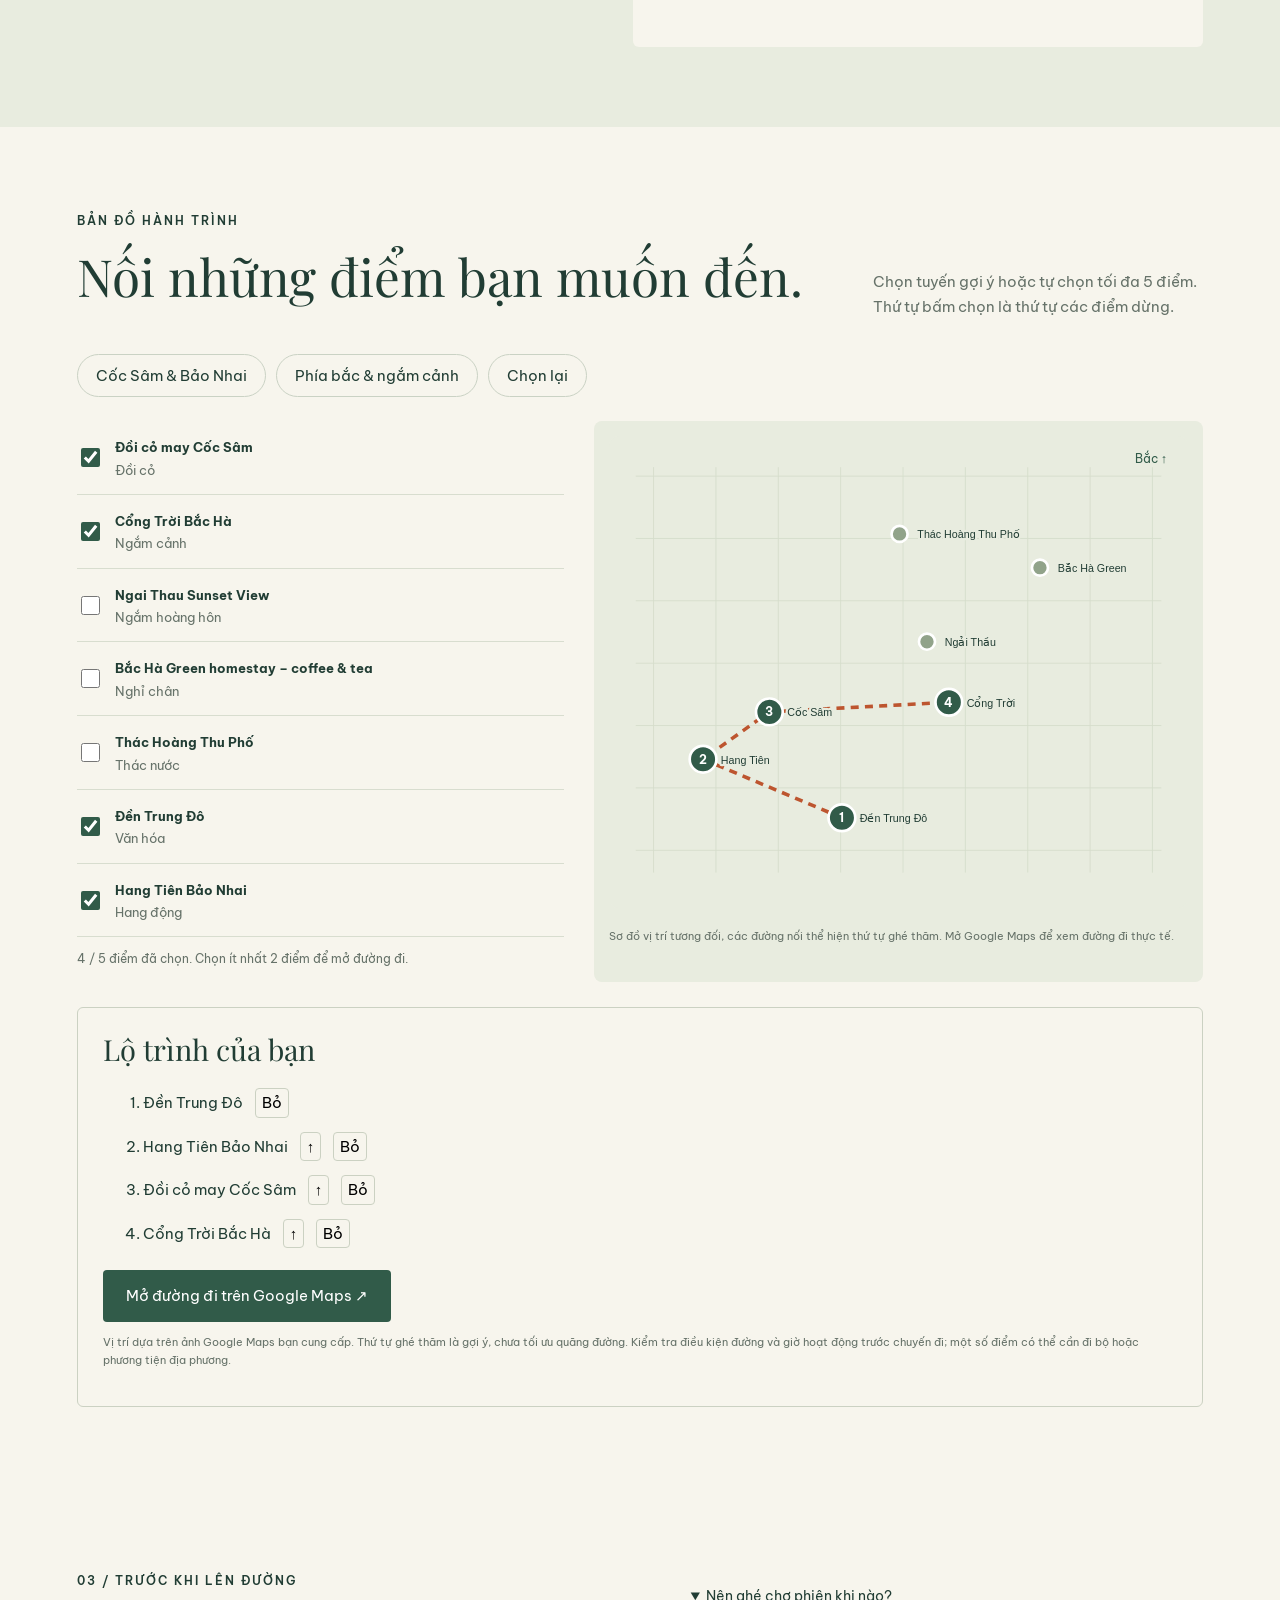
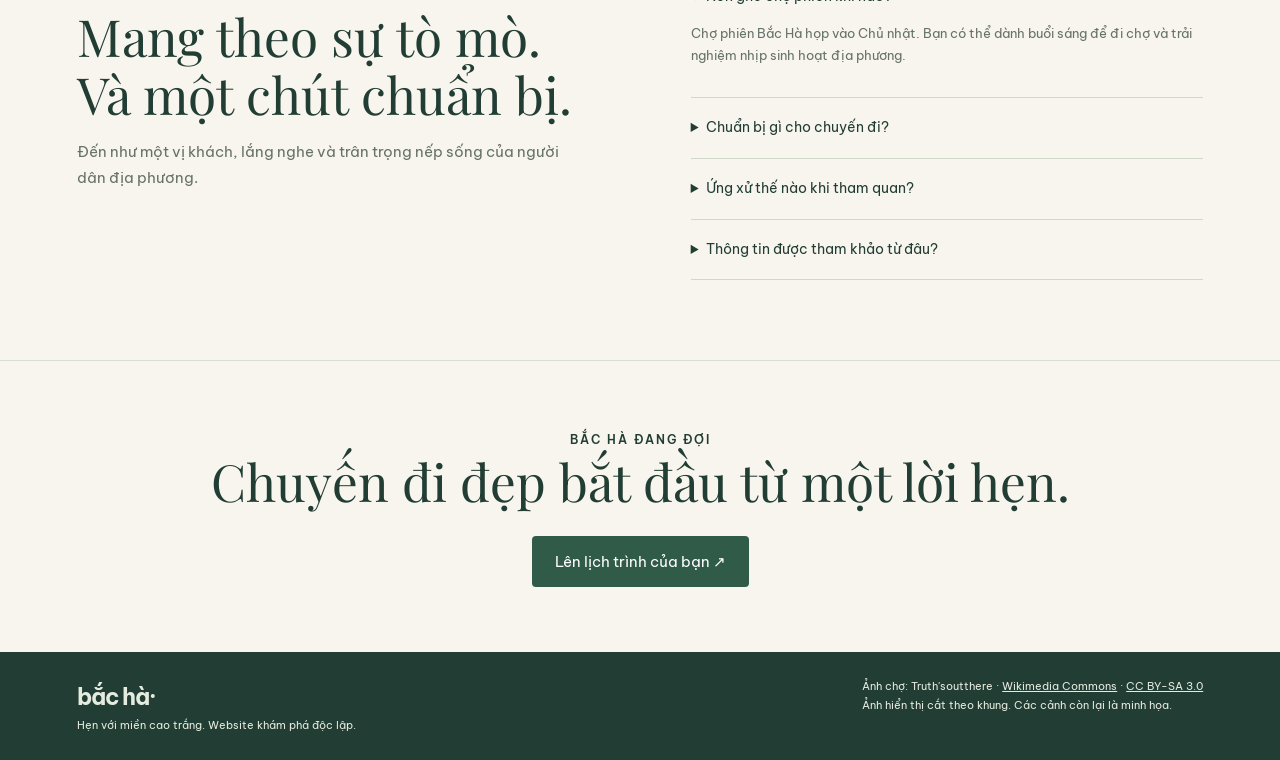
==== commit cda486f2: "địa điểm và bản đồ lộ trình." ====
--- a/index.html
+++ b/index.html
@@ -1,6 +1,8 @@
 <!doctype html><html lang="vi"><head><meta charset="UTF-8"><meta name="viewport" content="width=device-width,initial-scale=1"><meta name="description" content="Chậm lại giữa cao nguyên Bắc Hà: khám phá chợ phiên, mùa mận và tự lên lịch trình của bạn."><title>Bắc Hà — Hẹn với miền cao trắng</title><style>
 @import url('https://fonts.googleapis.com/css2?family=Be+Vietnam+Pro:wght@400;500;600;700&family=Playfair+Display:wght@400;500;600&display=swap');
 :root{--paper:#f7f5ed;--ink:#213d34;--green:#315b49;--orange:#bd552f}*{box-sizing:border-box}html{scroll-behavior:smooth;scroll-padding-top:90px}body{margin:0;background:var(--paper);color:var(--ink);font:15px 'Be Vietnam Pro',sans-serif;line-height:1.7}a{color:inherit;text-decoration:none}button,select{font:inherit}button,a,select{touch-action:manipulation}a:focus-visible,button:focus-visible,select:focus-visible{outline:3px solid var(--orange);outline-offset:5px}header{display:flex;align-items:center;justify-content:space-between;padding:22px 6%;border-bottom:1px solid #d8ddcf;background:var(--paper)}.logo{font-size:23px;font-weight:700;letter-spacing:-1px}.logo span{color:var(--orange)}nav{display:flex;gap:30px;font-size:13px}.btn{display:inline-block;background:var(--green);color:white;padding:13px 23px;border:0;border-radius:4px;cursor:pointer}.small{font-size:12px;text-transform:uppercase;letter-spacing:2px;font-weight:600}.hero{display:grid;grid-template-columns:1fr 1.05fr;min-height:630px;gap:5%;padding:65px 6% 55px}.hero-copy{align-self:center}.eyebrow{display:flex;gap:12px;align-items:center;color:var(--orange)}.eyebrow:before{content:'';height:1px;width:32px;background:var(--orange)}h1,h2,h3{font-family:'Playfair Display',Georgia,serif;font-weight:400;line-height:1.15}h1{font-size:clamp(54px,6.2vw,90px);letter-spacing:-3px;margin:25px 0}h1 em{color:var(--orange);font-weight:400}p{color:#667269}.intro{max-width:410px;margin:0 0 30px}.hero-art{position:relative;min-height:510px;border-radius:200px 200px 6px 6px;overflow:hidden;background:#c5d4b6}.hero-art svg{width:100%;height:100%;position:absolute;inset:0}.art-caption{position:absolute;bottom:26px;left:28px;color:#fff;font-size:12px;letter-spacing:1px}.seal{position:absolute;right:24px;top:40px;border:1px solid #536e55;border-radius:50%;width:88px;height:88px;display:grid;place-content:center;text-align:center;font-size:11px;transform:rotate(12deg)}.hero-bottom{display:flex;gap:24px;align-items:center;margin-top:35px;font-size:12px}.line{height:1px;background:#cbd1c2;flex:1}.strip{display:flex;justify-content:space-around;padding:22px 6%;border-top:1px solid #d8ddcf;border-bottom:1px solid #d8ddcf;font-size:12px;text-transform:uppercase;letter-spacing:1.5px}.strip span:before{content:'✳';color:var(--orange);margin-right:16px}section{padding:80px 6%}.section-heading{display:flex;justify-content:space-between;align-items:end;gap:25px;margin-bottom:34px}h2{font-size:clamp(36px,4vw,54px);margin:14px 0}.section-heading p{max-width:330px;margin:0}.filters{display:flex;gap:10px;margin-bottom:25px;flex-wrap:wrap}.filter{background:transparent;border:1px solid #cad2c4;border-radius:24px;padding:8px 18px;cursor:pointer;color:var(--ink)}.filter.active{color:white;background:var(--green);border-color:var(--green)}.cards{display:grid;grid-template-columns:repeat(3,1fr);gap:23px}.card{border-bottom:1px solid #cdd3c7;padding-bottom:23px}.card[hidden]{display:none}.card-visual{height:235px;overflow:hidden;position:relative;background:#d7dfc9;border-radius:5px}.card-visual img{width:100%;height:100%;object-fit:cover}.number{position:absolute;top:15px;left:16px;background:var(--paper);padding:3px 10px;border-radius:20px;font-size:11px}.card h3{font-size:28px;margin:18px 0 9px}.card p{font-size:13px;margin:0 0 17px}.text-link{font-size:12px;font-weight:600;border-bottom:1px solid #8c9f89;padding-bottom:4px}.plum{background:radial-gradient(circle at 30% 35%,#fff 0 7px,transparent 8px),radial-gradient(circle at 60% 60%,#fff 0 10px,transparent 11px),radial-gradient(circle at 65% 25%,#f3ebe6 0 10px,transparent 11px),radial-gradient(circle at 43% 55%,#fff 0 8px,transparent 9px),linear-gradient(30deg,transparent 47%,#667f55 48% 50%,transparent 51%),linear-gradient(135deg,#a5b195,#dce2d0);background-size:80px 80px,100px 100px,120px 120px,130px 130px,100% 100%,100% 100%}.palace{display:grid;place-items:center;background:#d4c7a4}.palace svg{width:85%;height:90%}.visual-note{position:absolute;bottom:8px;right:10px;font-size:10px;background:#f7f5edd9;padding:2px 7px}.planner{background:#e8ecdf;display:grid;grid-template-columns:.9fr 1.1fr;gap:8%}.planner p{max-width:390px}.planner label{display:block;font-size:12px;margin:25px 0 8px}.planner select{padding:11px 15px;background:var(--paper);border:1px solid #b6c3ad;border-radius:4px;width:100%;max-width:320px}.schedule{background:var(--paper);padding:30px 35px;border-radius:6px}.schedule h3{font-size:27px;margin:0 0 20px}.stop{display:grid;grid-template-columns:60px 1fr;gap:18px;padding:16px 0;border-top:1px solid #d8ddcf}.stop time{color:var(--orange);font-size:12px}.stop strong{font-size:14px}.stop p{font-size:12px;margin:5px 0}.note{font-size:11px!important}.tips{display:grid;grid-template-columns:1fr 1fr;gap:9%}details{border-bottom:1px solid #d1d7c9;padding:18px 0}summary{cursor:pointer;font-size:14px}details p{font-size:13px}.closing{text-align:center;padding:65px 6%;border-top:1px solid #d8ddcf}.closing h2{margin:0 0 25px}footer{padding:25px 6%;background:var(--ink);color:#e5ebdf;display:flex;justify-content:space-between;gap:30px;font-size:11px}footer a{text-decoration:underline}#status{font-size:12px;min-height:20px}.menu-cta{font-size:12px}@media(max-width:760px){header{padding:18px 6%}nav{gap:14px}nav a:nth-child(3),.menu-cta{display:none}.hero{grid-template-columns:1fr;padding-top:35px;gap:30px}.hero-art{min-height:410px}h1{font-size:62px}.hero-bottom{margin-top:25px}.strip{gap:15px;flex-wrap:wrap;font-size:10px}.cards{grid-template-columns:1fr}.section-heading{display:block}.section-heading p{margin-top:20px}.planner,.tips{grid-template-columns:1fr;gap:30px}section{padding:55px 6%}.schedule{padding:25px}footer{flex-direction:column}.card-visual{height:260px}}
-</style></head><body><header><a class="logo" href="#">bắc hà<span>·</span></a><nav aria-label="Điều hướng chính"><a href="#kham-pha">Khám phá</a><a href="#lich-trinh">Lịch trình</a><a href="#cam-nang">Cẩm nang</a></nav><a class="btn menu-cta" href="#lich-trinh">Lên đường cùng bạn ↗</a></header><main><div class="hero"><div class="hero-copy"><div class="eyebrow small">Bắc Hà · Lào Cai · Việt Nam</div><h1>Hẹn với<br>miền <em>cao trắng.</em></h1><p class="intro">Có một Bắc Hà để bạn chậm lại. Theo sắc váy xuống chợ phiên, tìm mùa hoa mận, và mang về những câu chuyện từ miền núi.</p><a class="btn" href="#kham-pha">Khám phá Bắc Hà &nbsp; ↗</a><div class="hero-bottom"><span>Một hành trình, nhiều điều thương.</span><span class="line"></span><span>22°32′ N</span></div></div><div class="hero-art" role="img" aria-label="Tranh minh họa núi đồi xanh và con đường qua cao nguyên"><svg viewBox="0 0 550 620" preserveAspectRatio="xMidYMid slice" xmlns="http://www.w3.org/2000/svg"><defs><linearGradient id="sky" x2="0" y2="1"><stop stop-color="#dce2cc"/><stop offset="1" stop-color="#a6bea0"/></linearGradient><pattern id="lines" width="25" height="25" patternUnits="userSpaceOnUse" patternTransform="rotate(-20)"><path d="M0 0H25" stroke="#aec08e" stroke-width="2"/></pattern></defs><path fill="url(#sky)" d="M0 0H550V620H0Z"/><circle cx="145" cy="155" r="48" fill="#efdfaa"/><path d="M-50 320L130 190 290 335 430 180 650 350V650H-50" fill="#819b83"/><path d="M-40 390L135 290 270 390 440 265 600 370V650H-40" fill="#587c68"/><path d="M-40 460Q160 270 360 435T650 370V650H-40" fill="#355e4f"/><path d="M-50 520Q190 355 380 495T620 440V650H-50" fill="#718953"/><path d="M-50 520Q190 355 380 495T620 440V650H-50" fill="url(#lines)"/><path d="M280 410Q80 470 290 520T220 650" stroke="#d4c391" stroke-width="18" fill="none"/><path d="M-40 595Q85 470 210 550L125 650H-40" fill="#234b3e"/><g fill="#f1e8cf"><path d="M345 424h38v25h-38z"/><path d="M395 445h29v20h-29z"/></g><g fill="#5f5141"><path d="M338 425l26-20 26 20z"/><path d="M390 446l20-16 20 16z"/></g></svg><div class="seal">ĐI CHẬM<br>NHỚ LÂU<br>✳</div><div class="art-caption">CAO NGUYÊN TRẮNG<br>Minh họa cảm hứng Bắc Hà</div></div></div><div class="strip"><span>Chợ phiên rực rỡ</span><span>Mùa mận thương nhớ</span><span>Những nếp nhà bình yên</span></div><section id="kham-pha"><div class="section-heading"><div><span class="small">01 / Những điều níu chân</span><h2>Mỗi nơi, một nét Bắc Hà.</h2></div><p>Bắt đầu từ một phiên chợ, rồi dành thêm thời gian cho những vẻ đẹp quanh mình.</p></div><div class="filters" aria-label="Lọc trải nghiệm"><button class="filter active" data-filter="all" aria-pressed="true">Tất cả</button><button class="filter" data-filter="culture" aria-pressed="false">Văn hóa</button><button class="filter" data-filter="nature" aria-pressed="false">Thiên nhiên</button></div><div class="cards"><article class="card" data-category="culture"><div class="card-visual"><img src="https://cdn.govietnam.travel/wp-content/uploads/2026/04/BE1BAAFc_HC3A0_Sunday_market2C_Vietnam_-_20131027-17-1024x685.jpg" alt="Sắc màu chợ phiên Bắc Hà" loading="lazy"><span class="number">01 / VĂN HÓA</span></div><h3>Sắc màu chợ phiên</h3><p>Sáng Chủ nhật, gặp Bắc Hà trong những gian hàng, sắc thổ cẩm và nhịp chuyện trò của người đi chợ.</p><a class="text-link" href="https://www.google.com/maps/search/?api=1&query=Cho+phien+Bac+Ha" target="_blank" rel="noopener">Tìm trên bản đồ ↗</a></article><article class="card" data-category="nature"><div class="card-visual plum" role="img" aria-label="Minh họa hoa mận trắng"><span class="number">02 / THIÊN NHIÊN</span><span class="visual-note">Tranh minh họa</span></div><h3>Hẹn mùa hoa, mùa quả</h3><p>Xuân về theo hoa mận trắng. Đến mùa hè, những vườn mận tam hoa lại mang một sắc màu khác.</p><a class="text-link" href="https://nongthon.vietnamtourism.gov.vn/visiting-and-experiencing-tam-hoa-plum-gardens-in-bac-ha-lao-cai/?lang=en" target="_blank" rel="noopener">Tìm hiểu mùa mận ↗</a></article><article class="card" data-category="culture"><div class="card-visual palace"><svg viewBox="0 0 300 200" role="img" aria-label="Minh họa kiến trúc dinh Hoàng A Tưởng"><path fill="#7f9279" d="M0 160Q60 50 130 100T300 95V200H0"/><path fill="#d6ad64" d="M35 89H265V177H35Z"/><path fill="#ecd091" d="M104 55H196V177H104Z"/><path fill="#8b7458" d="M26 88L150 32 274 88H196L150 59 104 88Z"/><g fill="#66756b"><path d="M121 177V128Q150 96 179 128V177Z"/><path d="M48 114h21v38H48zM79 114h14v38H79zM207 114h14v38h-14zM231 114h21v38h-21zM130 76h14v23h-14zM156 76h14v23h-14z"/></g><path fill="#c3b28d" d="M100 177h100l30 23H70Z"/></svg><span class="number">03 / DI SẢN</span><span class="visual-note">Tranh minh họa</span></div><h3>Dinh Hoàng A Tưởng</h3><p>Dừng chân bên công trình kiến trúc gắn với lịch sử Bắc Hà, để hành trình có thêm một lát cắt quá khứ.</p><a class="text-link" href="https://www.google.com/maps/search/?api=1&query=Dinh+Hoang+A+Tuong+Bac+Ha" target="_blank" rel="noopener">Tìm trên bản đồ ↗</a></article><article class="card" data-category="nature"><div class="card-visual"><img src="assets/coc-sam.png" alt="Đồi cỏ xanh và những hàng thông tại Cốc Sâm, ảnh do bạn đọc cung cấp" loading="lazy"><span class="number">04 / THIÊN NHIÊN</span></div><h3>Thảo nguyên Cốc Sâm</h3><p>Những triền cỏ xanh, hàng thông và khoảng trời rộng. Một góc Bắc Hà dành cho bước chân thong thả và những người yêu thiên nhiên.</p><a class="text-link" href="coc-sam.html">Khám phá Cốc Sâm →</a></article></div></section><section class="planner" id="lich-trinh"><div><span class="small">02 / Chuyến đi của riêng bạn</span><h2>Dành chút thời gian.<br>Để nhớ thật lâu.</h2><p>Chọn nhịp đi của bạn. Lịch trình gợi ý là điểm bắt đầu để tự sắp xếp hành trình.</p><label for="duration">Bạn có bao nhiêu thời gian?</label><select id="duration"><option value="1">1 ngày khám phá</option><option value="2">2 ngày thong thả</option></select><p class="note">Gợi ý dành cho chuyến đi có sáng Chủ nhật. Hãy kiểm tra thời tiết, giờ mở cửa và phương tiện trước khi khởi hành.</p></div><div class="schedule"><h3 id="plan-title">Một ngày ở Bắc Hà</h3><div id="stops"></div><button class="btn" id="download">Tải lịch trình ↓</button><div id="status" role="status" aria-live="polite"></div></div></section><section class="tips" id="cam-nang"><div><span class="small">03 / Trước khi lên đường</span><h2>Mang theo sự tò mò.<br>Và một chút chuẩn bị.</h2><p>Đến như một vị khách, lắng nghe và trân trọng nếp sống của người dân địa phương.</p></div><div><details open><summary>Nên ghé chợ phiên khi nào?</summary><p>Chợ phiên Bắc Hà họp vào Chủ nhật. Bạn có thể dành buổi sáng để đi chợ và trải nghiệm nhịp sinh hoạt địa phương.</p></details><details><summary>Chuẩn bị gì cho chuyến đi?</summary><p>Mang giày dễ đi bộ, áo khoác, đồ che mưa và tiền mặt. Kiểm tra dự báo thời tiết gần ngày đi để điều chỉnh hành lý.</p></details><details><summary>Ứng xử thế nào khi tham quan?</summary><p>Xin phép trước khi chụp ảnh người dân. Giữ vệ sinh, hỏi giá trước khi mua và tôn trọng không gian sinh hoạt riêng.</p></details><details><summary>Thông tin được tham khảo từ đâu?</summary><p>Tham khảo <a class="text-link" href="https://www.vietnam.travel/places-to-go/northern-vietnam/sapa" target="_blank" rel="noopener">Vietnam Tourism</a> về phiên chợ Chủ nhật, <a class="text-link" href="https://www.vietnamairlines.com/sa/en/plan-book/travel/travel-guide/bac-ha-market" target="_blank" rel="noopener">Vietnam Airlines</a> về điểm đến, và trang du lịch nông thôn của Cục Du lịch Quốc gia Việt Nam về mận tam hoa. Lịch trình là gợi ý biên soạn của website.</p></details></div></section><div class="closing"><span class="small">Bắc Hà đang đợi</span><h2>Chuyến đi đẹp bắt đầu từ một lời hẹn.</h2><a class="btn" href="#lich-trinh">Lên lịch trình của bạn ↗</a></div></main><footer><div><span class="logo">bắc hà·</span><br>Hẹn với miền cao trắng. Website khám phá độc lập.</div><div>Ảnh chợ: Truth'soutthere · <a href="https://commons.wikimedia.org/wiki/File:B%E1%BA%AFc_H%C3%A0_Sunday_market,_Vietnam_-_20131027-17.jpg" target="_blank" rel="noopener">Wikimedia Commons</a> · <a href="https://creativecommons.org/licenses/by-sa/3.0/" target="_blank" rel="noopener">CC BY-SA 3.0</a><br>Ảnh hiển thị cắt theo khung. Các cảnh còn lại là minh họa.</div></footer><script>
+
+.route-layout{display:grid;grid-template-columns:1fr 1.25fr;gap:30px;margin-top:24px}.route-presets{display:flex;gap:10px;flex-wrap:wrap}.route-option{display:flex;align-items:center;gap:12px;border-bottom:1px solid #d8ddcf;padding:13px 0;cursor:pointer}.route-option input{width:19px;height:19px;accent-color:#315b49;flex-shrink:0}.route-option strong{font-size:13px}.route-option small{display:block;color:#667269}.route-map-panel{background:#e8ecdf;padding:15px;border-radius:8px}.route-map-panel svg{width:100%;height:auto}.route-result{padding:25px;margin-top:25px;border:1px solid #cbd1c2;border-radius:6px}.route-result h3{font-size:29px;margin:0}.route-result li{padding:7px 0}.route-result li button{margin-left:12px;background:none;border:1px solid #cbd1c2;border-radius:4px;cursor:pointer}.route-result a[aria-disabled="true"]{background:#68796f;pointer-events:none}#route-status{font-size:12px}@media(max-width:760px){.route-layout{grid-template-columns:1fr}.route-result{padding:18px}}
+</style></head><body><header><a class="logo" href="#">bắc hà<span>·</span></a><nav aria-label="Điều hướng chính"><a href="#kham-pha">Khám phá</a><a href="#lich-trinh">Lịch trình</a><a href="#ban-do">Bản đồ</a><a href="#cam-nang">Cẩm nang</a></nav><a class="btn menu-cta" href="#lich-trinh">Lên đường cùng bạn ↗</a></header><main><div class="hero"><div class="hero-copy"><div class="eyebrow small">Bắc Hà · Lào Cai · Việt Nam</div><h1>Hẹn với<br>miền <em>cao trắng.</em></h1><p class="intro">Có một Bắc Hà để bạn chậm lại. Theo sắc váy xuống chợ phiên, tìm mùa hoa mận, và mang về những câu chuyện từ miền núi.</p><a class="btn" href="#kham-pha">Khám phá Bắc Hà &nbsp; ↗</a><div class="hero-bottom"><span>Một hành trình, nhiều điều thương.</span><span class="line"></span><span>22°32′ N</span></div></div><div class="hero-art" role="img" aria-label="Tranh minh họa núi đồi xanh và con đường qua cao nguyên"><svg viewBox="0 0 550 620" preserveAspectRatio="xMidYMid slice" xmlns="http://www.w3.org/2000/svg"><defs><linearGradient id="sky" x2="0" y2="1"><stop stop-color="#dce2cc"/><stop offset="1" stop-color="#a6bea0"/></linearGradient><pattern id="lines" width="25" height="25" patternUnits="userSpaceOnUse" patternTransform="rotate(-20)"><path d="M0 0H25" stroke="#aec08e" stroke-width="2"/></pattern></defs><path fill="url(#sky)" d="M0 0H550V620H0Z"/><circle cx="145" cy="155" r="48" fill="#efdfaa"/><path d="M-50 320L130 190 290 335 430 180 650 350V650H-50" fill="#819b83"/><path d="M-40 390L135 290 270 390 440 265 600 370V650H-40" fill="#587c68"/><path d="M-40 460Q160 270 360 435T650 370V650H-40" fill="#355e4f"/><path d="M-50 520Q190 355 380 495T620 440V650H-50" fill="#718953"/><path d="M-50 520Q190 355 380 495T620 440V650H-50" fill="url(#lines)"/><path d="M280 410Q80 470 290 520T220 650" stroke="#d4c391" stroke-width="18" fill="none"/><path d="M-40 595Q85 470 210 550L125 650H-40" fill="#234b3e"/><g fill="#f1e8cf"><path d="M345 424h38v25h-38z"/><path d="M395 445h29v20h-29z"/></g><g fill="#5f5141"><path d="M338 425l26-20 26 20z"/><path d="M390 446l20-16 20 16z"/></g></svg><div class="seal">ĐI CHẬM<br>NHỚ LÂU<br>✳</div><div class="art-caption">CAO NGUYÊN TRẮNG<br>Minh họa cảm hứng Bắc Hà</div></div></div><div class="strip"><span>Chợ phiên rực rỡ</span><span>Mùa mận thương nhớ</span><span>Những nếp nhà bình yên</span></div><section id="kham-pha"><div class="section-heading"><div><span class="small">01 / Những điều níu chân</span><h2>Mỗi nơi, một nét Bắc Hà.</h2></div><p>Bắt đầu từ một phiên chợ, rồi dành thêm thời gian cho những vẻ đẹp quanh mình.</p></div><div class="filters" aria-label="Lọc trải nghiệm"><button class="filter active" data-filter="all" aria-pressed="true">Tất cả</button><button class="filter" data-filter="culture" aria-pressed="false">Văn hóa</button><button class="filter" data-filter="nature" aria-pressed="false">Thiên nhiên</button><button class="filter" data-filter="stay" aria-pressed="false">Nghỉ chân</button></div><div class="cards"><article class="card" data-category="culture"><div class="card-visual"><img src="https://cdn.govietnam.travel/wp-content/uploads/2026/04/BE1BAAFc_HC3A0_Sunday_market2C_Vietnam_-_20131027-17-1024x685.jpg" alt="Sắc màu chợ phiên Bắc Hà" loading="lazy"><span class="number">01 / VĂN HÓA</span></div><h3>Sắc màu chợ phiên</h3><p>Sáng Chủ nhật, gặp Bắc Hà trong những gian hàng, sắc thổ cẩm và nhịp chuyện trò của người đi chợ.</p><a class="text-link" href="https://www.google.com/maps/search/?api=1&query=Cho+phien+Bac+Ha" target="_blank" rel="noopener">Tìm trên bản đồ ↗</a></article><article class="card" data-category="nature"><div class="card-visual plum" role="img" aria-label="Minh họa hoa mận trắng"><span class="number">02 / THIÊN NHIÊN</span><span class="visual-note">Tranh minh họa</span></div><h3>Hẹn mùa hoa, mùa quả</h3><p>Xuân về theo hoa mận trắng. Đến mùa hè, những vườn mận tam hoa lại mang một sắc màu khác.</p><a class="text-link" href="https://nongthon.vietnamtourism.gov.vn/visiting-and-experiencing-tam-hoa-plum-gardens-in-bac-ha-lao-cai/?lang=en" target="_blank" rel="noopener">Tìm hiểu mùa mận ↗</a></article><article class="card" data-category="culture"><div class="card-visual palace"><svg viewBox="0 0 300 200" role="img" aria-label="Minh họa kiến trúc dinh Hoàng A Tưởng"><path fill="#7f9279" d="M0 160Q60 50 130 100T300 95V200H0"/><path fill="#d6ad64" d="M35 89H265V177H35Z"/><path fill="#ecd091" d="M104 55H196V177H104Z"/><path fill="#8b7458" d="M26 88L150 32 274 88H196L150 59 104 88Z"/><g fill="#66756b"><path d="M121 177V128Q150 96 179 128V177Z"/><path d="M48 114h21v38H48zM79 114h14v38H79zM207 114h14v38h-14zM231 114h21v38h-21zM130 76h14v23h-14zM156 76h14v23h-14z"/></g><path fill="#c3b28d" d="M100 177h100l30 23H70Z"/></svg><span class="number">03 / DI SẢN</span><span class="visual-note">Tranh minh họa</span></div><h3>Dinh Hoàng A Tưởng</h3><p>Dừng chân bên công trình kiến trúc gắn với lịch sử Bắc Hà, để hành trình có thêm một lát cắt quá khứ.</p><a class="text-link" href="https://www.google.com/maps/search/?api=1&query=Dinh+Hoang+A+Tuong+Bac+Ha" target="_blank" rel="noopener">Tìm trên bản đồ ↗</a></article><article class="card" data-category="nature"><div class="card-visual"><img src="assets/coc-sam.png" alt="Đồi cỏ xanh và những hàng thông tại Cốc Sâm, ảnh do bạn đọc cung cấp" loading="lazy"><span class="number">04 / THIÊN NHIÊN</span></div><h3>Thảo nguyên Cốc Sâm</h3><p>Những triền cỏ xanh, hàng thông và khoảng trời rộng. Một góc Bắc Hà dành cho bước chân thong thả và những người yêu thiên nhiên.</p><a class="text-link" href="coc-sam.html">Khám phá Cốc Sâm →</a></article><article class="card" data-category="nature"><div style="background:#e8ecdf;padding:24px;border-radius:5px;min-height:105px"><span class="small">Ngắm cảnh</span><div style="font:30px Georgia;margin-top:12px;color:#bd552f">05 ↗</div></div><h3>Cổng Trời Bắc Hà</h3><p>Một điểm dừng ngắm cảnh trong hành trình phía nam Bắc Hà.</p><a class="text-link" href="https://www.google.com/maps/search/?api=1&query=22.4980821%2C104.2762667" target="_blank" rel="noopener">Xem vị trí ↗</a> &nbsp; <a class="text-link" href="#ban-do">Thêm vào lộ trình ↓</a></article><article class="card" data-category="nature"><div style="background:#e8ecdf;padding:24px;border-radius:5px;min-height:105px"><span class="small">Ngắm hoàng hôn</span><div style="font:30px Georgia;margin-top:12px;color:#bd552f">06 ↗</div></div><h3>Ngai Thau Sunset View</h3><p>Thêm một điểm ngắm cảnh cho khoảng chiều thong thả.</p><a class="text-link" href="https://www.google.com/maps/search/?api=1&query=22.5219834%2C104.2702584" target="_blank" rel="noopener">Xem vị trí ↗</a> &nbsp; <a class="text-link" href="#ban-do">Thêm vào lộ trình ↓</a></article><article class="card" data-category="stay"><div style="background:#e8ecdf;padding:24px;border-radius:5px;min-height:105px"><span class="small">Nghỉ chân</span><div style="font:30px Georgia;margin-top:12px;color:#bd552f">07 ↗</div></div><h3>Bắc Hà Green homestay – coffee & tea</h3><p>Điểm nghỉ chân được bạn cung cấp. Hỏi cơ sở về phòng và dịch vụ trước khi đến.</p><a class="text-link" href="https://www.google.com/maps/search/?api=1&query=B%E1%BA%AEC%20H%C3%80%20GREEN%20homestay%20coffee%20tea%20H822%2BFGR%20B%E1%BA%AFc%20H%C3%A0%20L%C3%A0o%20Cai" target="_blank" rel="noopener">Xem vị trí ↗</a> &nbsp; <a class="text-link" href="#ban-do">Thêm vào lộ trình ↓</a></article><article class="card" data-category="nature"><div style="background:#e8ecdf;padding:24px;border-radius:5px;min-height:105px"><span class="small">Thác nước</span><div style="font:30px Georgia;margin-top:12px;color:#bd552f">08 ↗</div></div><h3>Thác Hoàng Thu Phố</h3><p>Điểm thiên nhiên để bổ sung vào hành trình phía bắc trung tâm.</p><a class="text-link" href="https://www.google.com/maps/search/?api=1&query=22.5644918%2C104.2627229" target="_blank" rel="noopener">Xem vị trí ↗</a> &nbsp; <a class="text-link" href="#ban-do">Thêm vào lộ trình ↓</a></article><article class="card" data-category="culture"><div style="background:#e8ecdf;padding:24px;border-radius:5px;min-height:105px"><span class="small">Văn hóa</span><div style="font:30px Georgia;margin-top:12px;color:#bd552f">09 ↗</div></div><h3>Đền Trung Đô</h3><p>Điểm dừng văn hóa tại khu vực Bảo Nhai. Giữ trang phục và ứng xử phù hợp khi tham quan.</p><a class="text-link" href="https://www.google.com/maps/search/?api=1&query=22.4525494%2C104.2468791" target="_blank" rel="noopener">Xem vị trí ↗</a> &nbsp; <a class="text-link" href="#ban-do">Thêm vào lộ trình ↓</a></article><article class="card" data-category="nature"><div style="background:#e8ecdf;padding:24px;border-radius:5px;min-height:105px"><span class="small">Hang động</span><div style="font:30px Georgia;margin-top:12px;color:#bd552f">10 ↗</div></div><h3>Hang Tiên Bảo Nhai</h3><p>Điểm khám phá ở khu vực Bảo Nhai. Xác nhận cách tiếp cận và điều kiện tham quan tại địa phương.</p><a class="text-link" href="https://www.google.com/maps/search/?api=1&query=22.4756493%2C104.2087089" target="_blank" rel="noopener">Xem vị trí ↗</a> &nbsp; <a class="text-link" href="#ban-do">Thêm vào lộ trình ↓</a></article></div></section><section class="planner" id="lich-trinh"><div><span class="small">02 / Chuyến đi của riêng bạn</span><h2>Dành chút thời gian.<br>Để nhớ thật lâu.</h2><p>Chọn nhịp đi của bạn. Lịch trình gợi ý là điểm bắt đầu để tự sắp xếp hành trình.</p><label for="duration">Bạn có bao nhiêu thời gian?</label><select id="duration"><option value="1">1 ngày khám phá</option><option value="2">2 ngày thong thả</option></select><p class="note">Gợi ý dành cho chuyến đi có sáng Chủ nhật. Hãy kiểm tra thời tiết, giờ mở cửa và phương tiện trước khi khởi hành.</p></div><div class="schedule"><h3 id="plan-title">Một ngày ở Bắc Hà</h3><div id="stops"></div><button class="btn" id="download">Tải lịch trình ↓</button><div id="status" role="status" aria-live="polite"></div></div></section><section id="ban-do"><div class="section-heading"><div><span class="small">Bản đồ hành trình</span><h2>Nối những điểm bạn muốn đến.</h2></div><p>Chọn tuyến gợi ý hoặc tự chọn tối đa 5 điểm. Thứ tự bấm chọn là thứ tự các điểm dừng.</p></div><div class="route-presets"><button class="filter" data-route="south">Cốc Sâm & Bảo Nhai</button><button class="filter" data-route="north">Phía bắc & ngắm cảnh</button><button class="filter" id="route-clear">Chọn lại</button></div><div class="route-layout"><div><div id="route-choices"></div><p id="route-status" role="status" aria-live="polite"></p></div><div class="route-map-panel"><svg id="route-map" viewBox="0 0 650 530" role="img" aria-label="Sơ đồ vị trí tương đối và thứ tự các điểm đã chọn"></svg><p class="note">Sơ đồ vị trí tương đối, các đường nối thể hiện thứ tự ghé thăm. Mở Google Maps để xem đường đi thực tế.</p></div></div><div class="route-result"><h3>Lộ trình của bạn</h3><ol id="route-stops"></ol><a id="route-open" class="btn" target="_blank" rel="noopener">Mở đường đi trên Google Maps ↗</a><p class="note">Vị trí dựa trên ảnh Google Maps bạn cung cấp. Thứ tự ghé thăm là gợi ý, chưa tối ưu quãng đường. Kiểm tra điều kiện đường và giờ hoạt động trước chuyến đi; một số điểm có thể cần đi bộ hoặc phương tiện địa phương.</p></div></section><section class="tips" id="cam-nang"><div><span class="small">03 / Trước khi lên đường</span><h2>Mang theo sự tò mò.<br>Và một chút chuẩn bị.</h2><p>Đến như một vị khách, lắng nghe và trân trọng nếp sống của người dân địa phương.</p></div><div><details open><summary>Nên ghé chợ phiên khi nào?</summary><p>Chợ phiên Bắc Hà họp vào Chủ nhật. Bạn có thể dành buổi sáng để đi chợ và trải nghiệm nhịp sinh hoạt địa phương.</p></details><details><summary>Chuẩn bị gì cho chuyến đi?</summary><p>Mang giày dễ đi bộ, áo khoác, đồ che mưa và tiền mặt. Kiểm tra dự báo thời tiết gần ngày đi để điều chỉnh hành lý.</p></details><details><summary>Ứng xử thế nào khi tham quan?</summary><p>Xin phép trước khi chụp ảnh người dân. Giữ vệ sinh, hỏi giá trước khi mua và tôn trọng không gian sinh hoạt riêng.</p></details><details><summary>Thông tin được tham khảo từ đâu?</summary><p>Tham khảo <a class="text-link" href="https://www.vietnam.travel/places-to-go/northern-vietnam/sapa" target="_blank" rel="noopener">Vietnam Tourism</a> về phiên chợ Chủ nhật, <a class="text-link" href="https://www.vietnamairlines.com/sa/en/plan-book/travel/travel-guide/bac-ha-market" target="_blank" rel="noopener">Vietnam Airlines</a> về điểm đến, và trang du lịch nông thôn của Cục Du lịch Quốc gia Việt Nam về mận tam hoa. Lịch trình là gợi ý biên soạn của website.</p></details></div></section><div class="closing"><span class="small">Bắc Hà đang đợi</span><h2>Chuyến đi đẹp bắt đầu từ một lời hẹn.</h2><a class="btn" href="#lich-trinh">Lên lịch trình của bạn ↗</a></div></main><footer><div><span class="logo">bắc hà·</span><br>Hẹn với miền cao trắng. Website khám phá độc lập.</div><div>Ảnh chợ: Truth'soutthere · <a href="https://commons.wikimedia.org/wiki/File:B%E1%BA%AFc_H%C3%A0_Sunday_market,_Vietnam_-_20131027-17.jpg" target="_blank" rel="noopener">Wikimedia Commons</a> · <a href="https://creativecommons.org/licenses/by-sa/3.0/" target="_blank" rel="noopener">CC BY-SA 3.0</a><br>Ảnh hiển thị cắt theo khung. Các cảnh còn lại là minh họa.</div></footer><script>
 const plans={1:[['07:30','Dạo chợ phiên','Ghé gian thổ cẩm và nông sản, thưởng thức bữa sáng theo sở thích.'],['10:30','Dinh Hoàng A Tưởng','Tìm hiểu kiến trúc và câu chuyện lịch sử địa phương.'],['14:00','Đi bộ, ngắm cảnh','Chọn tuyến phù hợp với thời tiết và sức khỏe, dành thời gian nghỉ ngơi.']],2:[['Ngày 1','Đến và làm quen Bắc Hà','Nhận phòng đã đặt trước, đi dạo và thưởng thức bữa tối địa phương.'],['07:30','Sáng Chủ nhật ở chợ phiên','Dành buổi sáng khám phá chợ, ngắm thổ cẩm và tìm nông sản.'],['10:30','Dinh Hoàng A Tưởng','Ghé thăm trước khi nghỉ trưa.'],['14:00','Một khoảng chiều thong thả','Dạo quanh khu vực, chuẩn bị hành lý và khởi hành về.']]};let choice='1';function render(){choice=document.querySelector('#duration').value;document.querySelector('#plan-title').textContent=choice==='1'?'Một ngày ở Bắc Hà':'Hai ngày thong thả';document.querySelector('#stops').innerHTML=plans[choice].map(s=>`<div class="stop"><time>${s[0]}</time><div><strong>${s[1]}</strong><p>${s[2]}</p></div></div>`).join('');document.querySelector('#status').textContent=''}document.querySelector('#duration').addEventListener('change',render);render();document.querySelectorAll('.filter').forEach(b=>b.addEventListener('click',()=>{document.querySelectorAll('.filter').forEach(x=>{x.classList.toggle('active',x===b);x.setAttribute('aria-pressed',x===b?'true':'false')});document.querySelectorAll('.card').forEach(c=>c.hidden=b.dataset.filter!=='all'&&c.dataset.category!==b.dataset.filter)}));document.querySelector('#download').addEventListener('click',()=>{const content='BẮC HÀ — LỊCH TRÌNH GỢI Ý\n\n'+plans[choice].map(s=>s.join(' — ')).join('\n\n')+'\n\nLịch trình có sáng Chủ nhật. Kiểm tra thời tiết, giờ mở cửa và phương tiện trước khi đi.';const url=URL.createObjectURL(new Blob(['\uFEFF'+content],{type:'text/plain;charset=utf-8'}));const a=document.createElement('a');a.href=url;a.download='lich-trinh-bac-ha.txt';a.click();setTimeout(()=>URL.revokeObjectURL(url),1000);document.querySelector('#status').textContent='Đã tạo tệp lịch trình của bạn.'});document.querySelector('img').addEventListener('error',e=>{e.target.style.display='none';e.target.parentElement.classList.add('plum');const note=document.createElement('span');note.className='visual-note';note.textContent='Bắc Hà · Chợ phiên Chủ nhật';e.target.parentElement.append(note)});
-</script></body></html>
+</script><script src="assets/routes.js"></script></body></html>
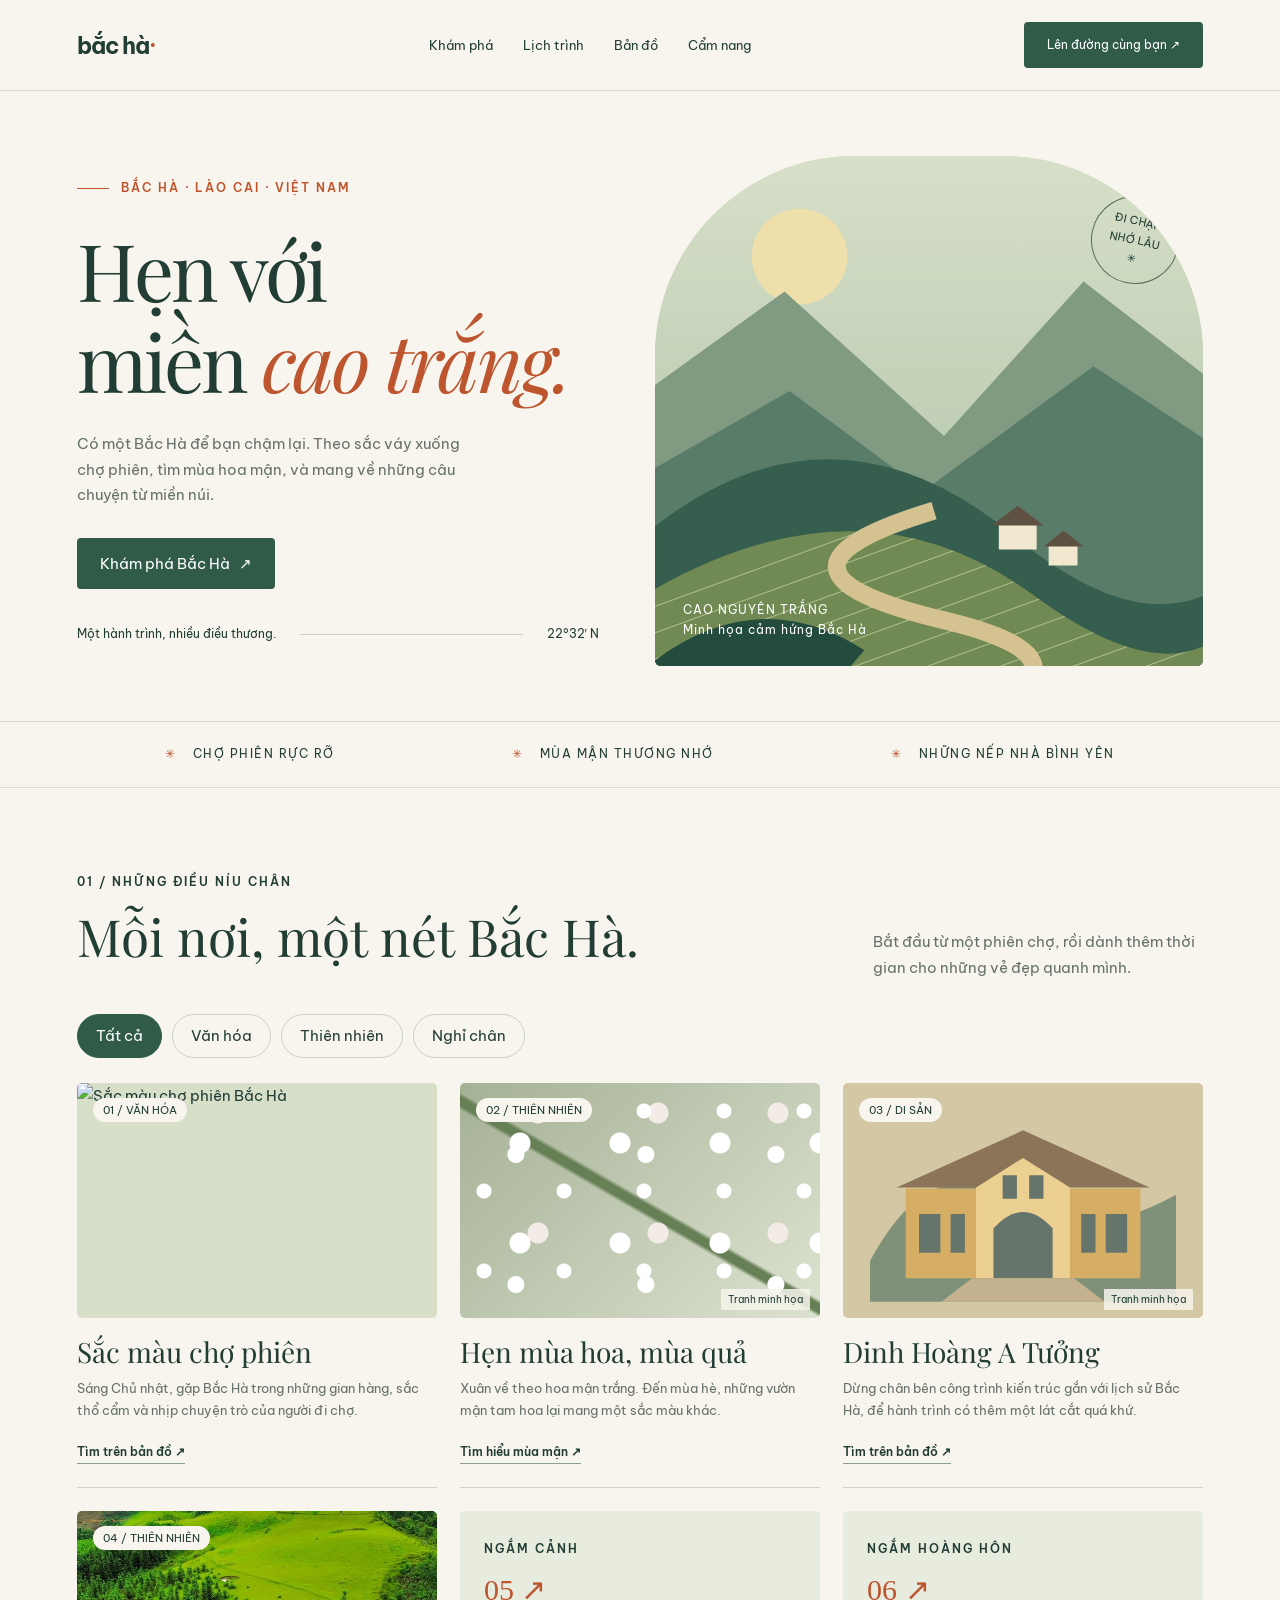
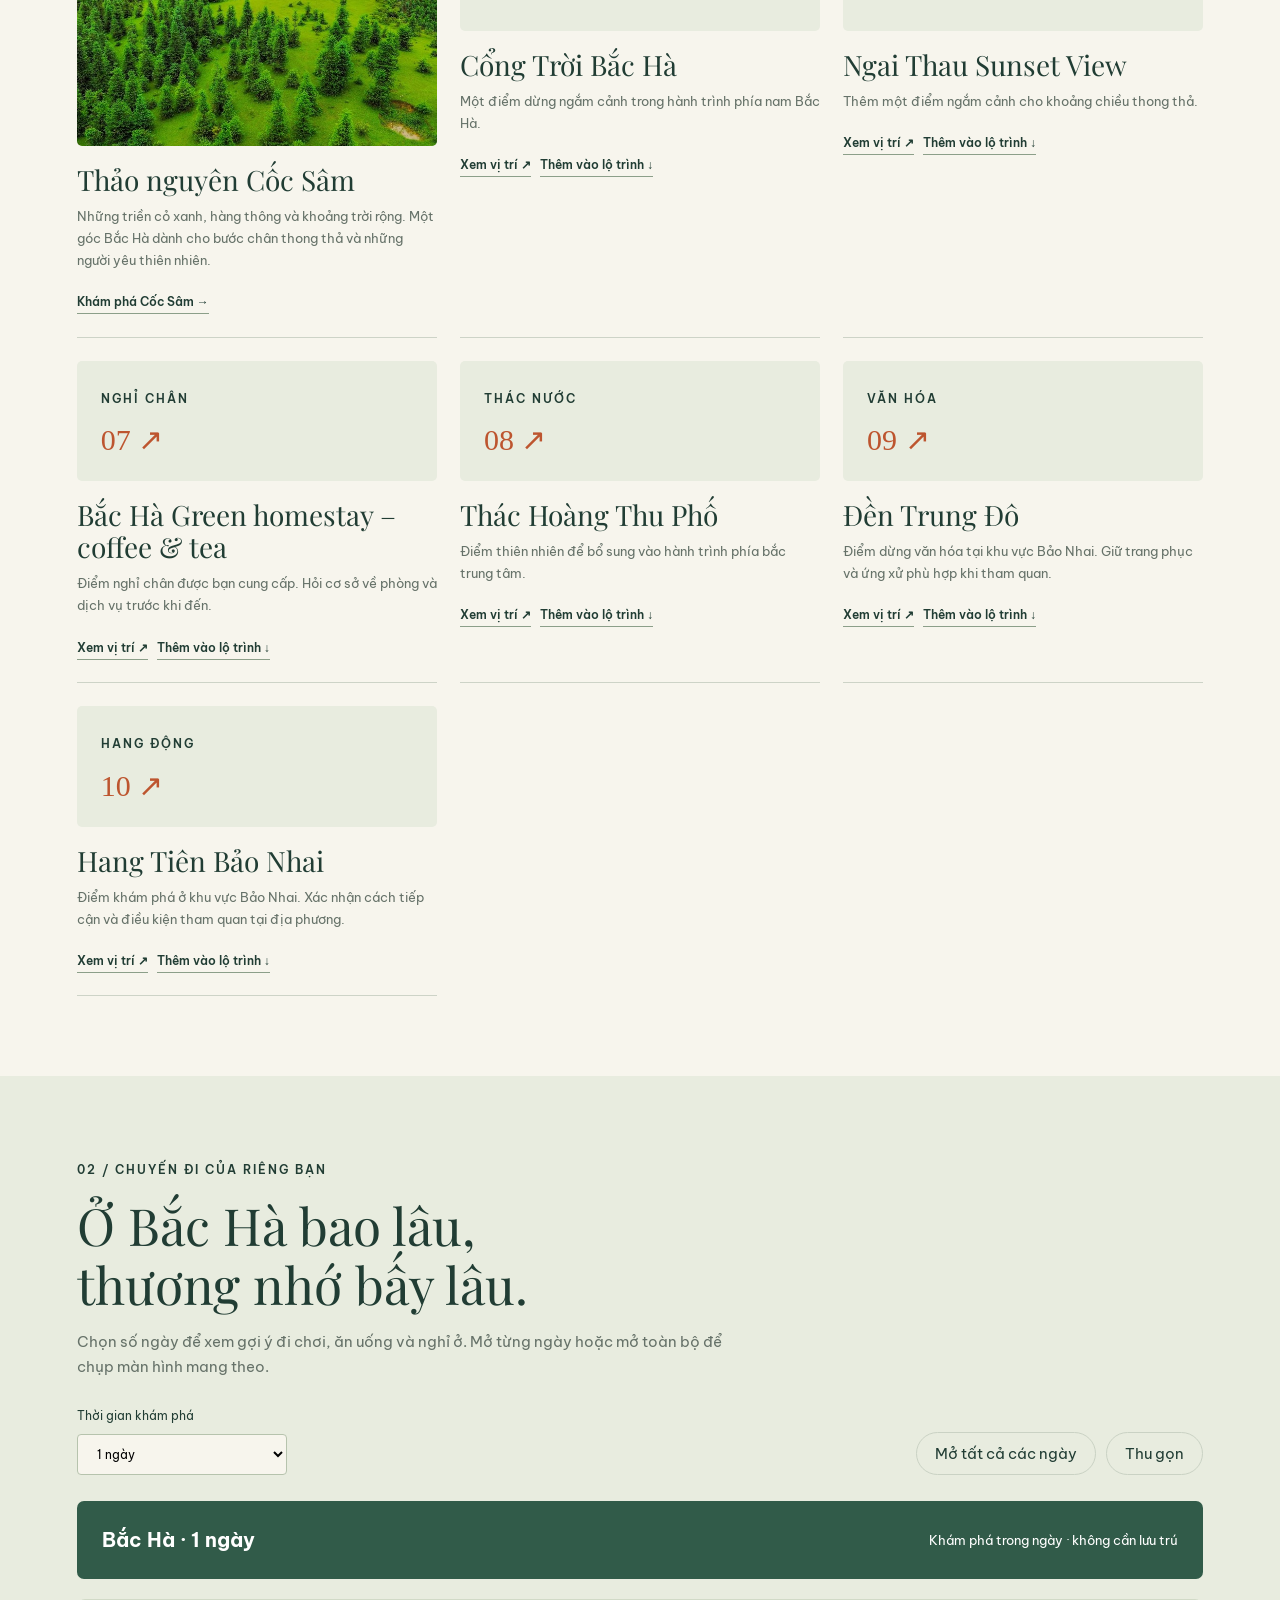
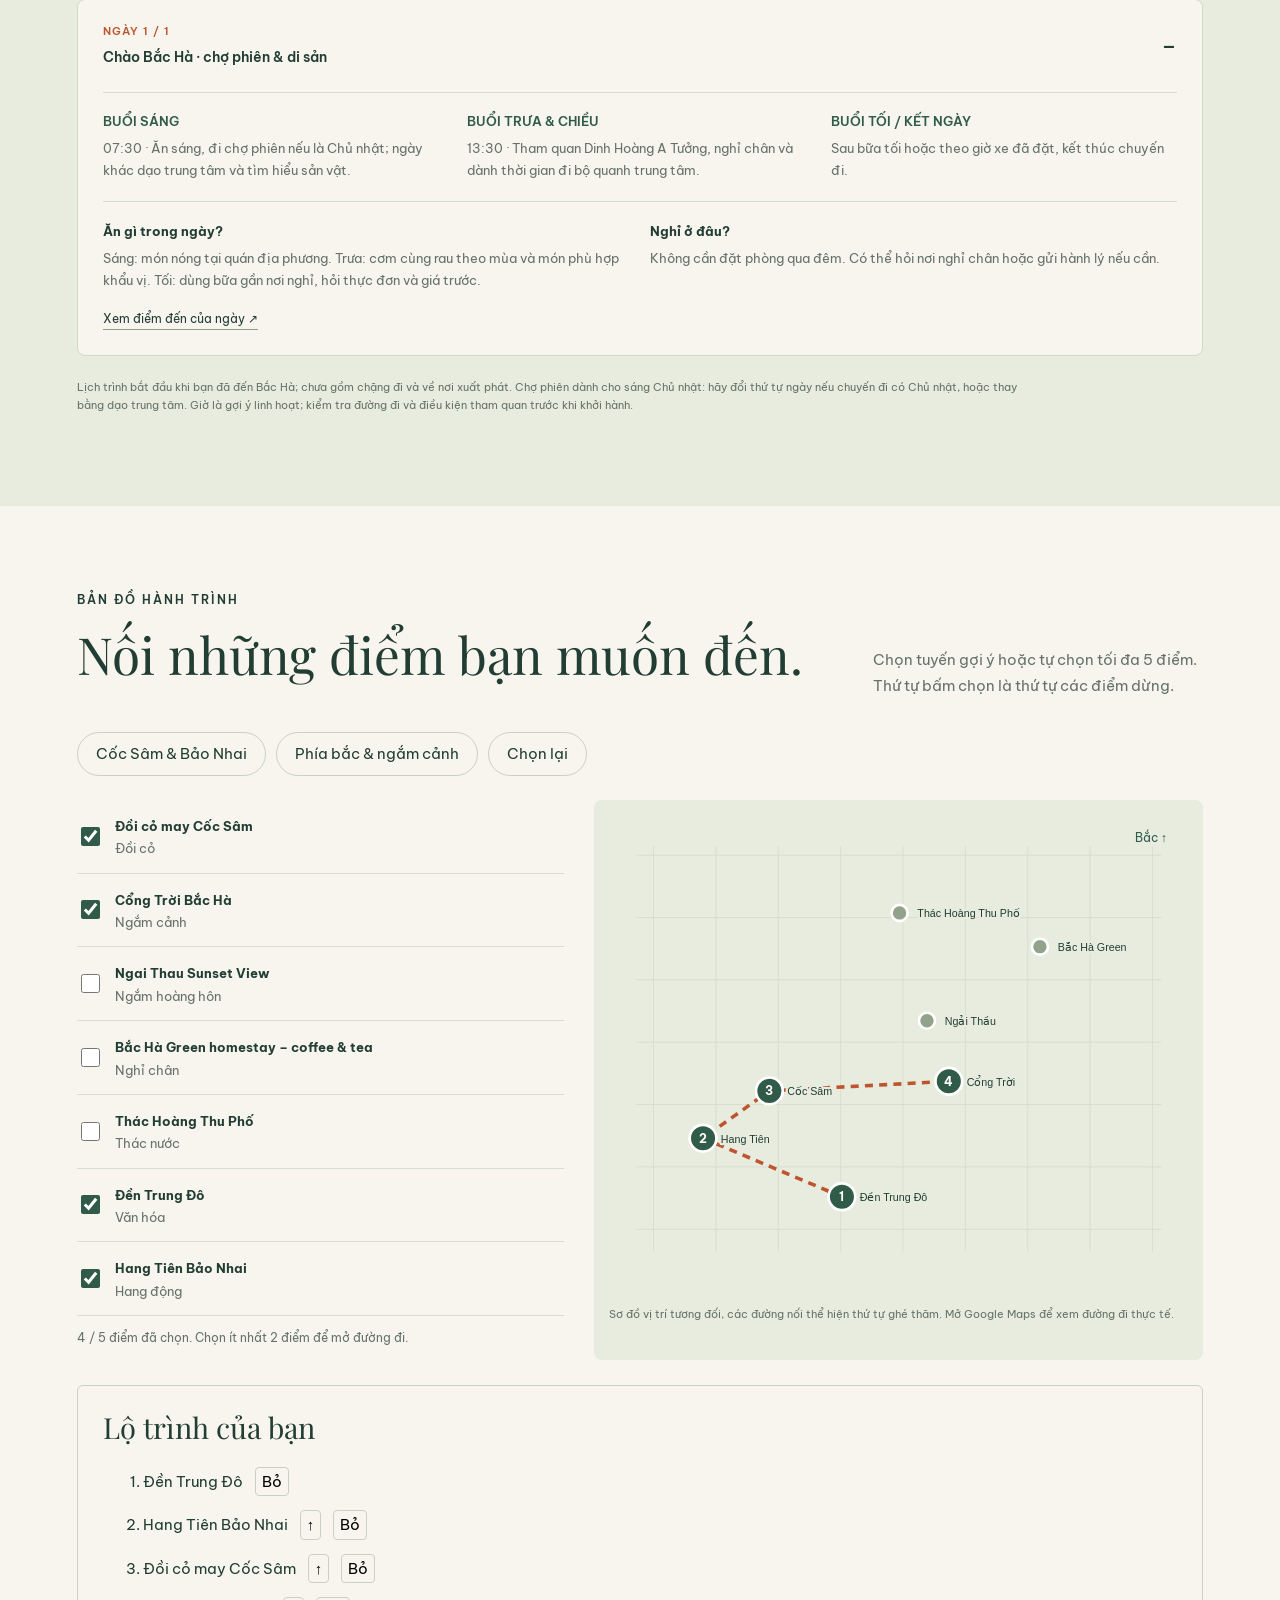
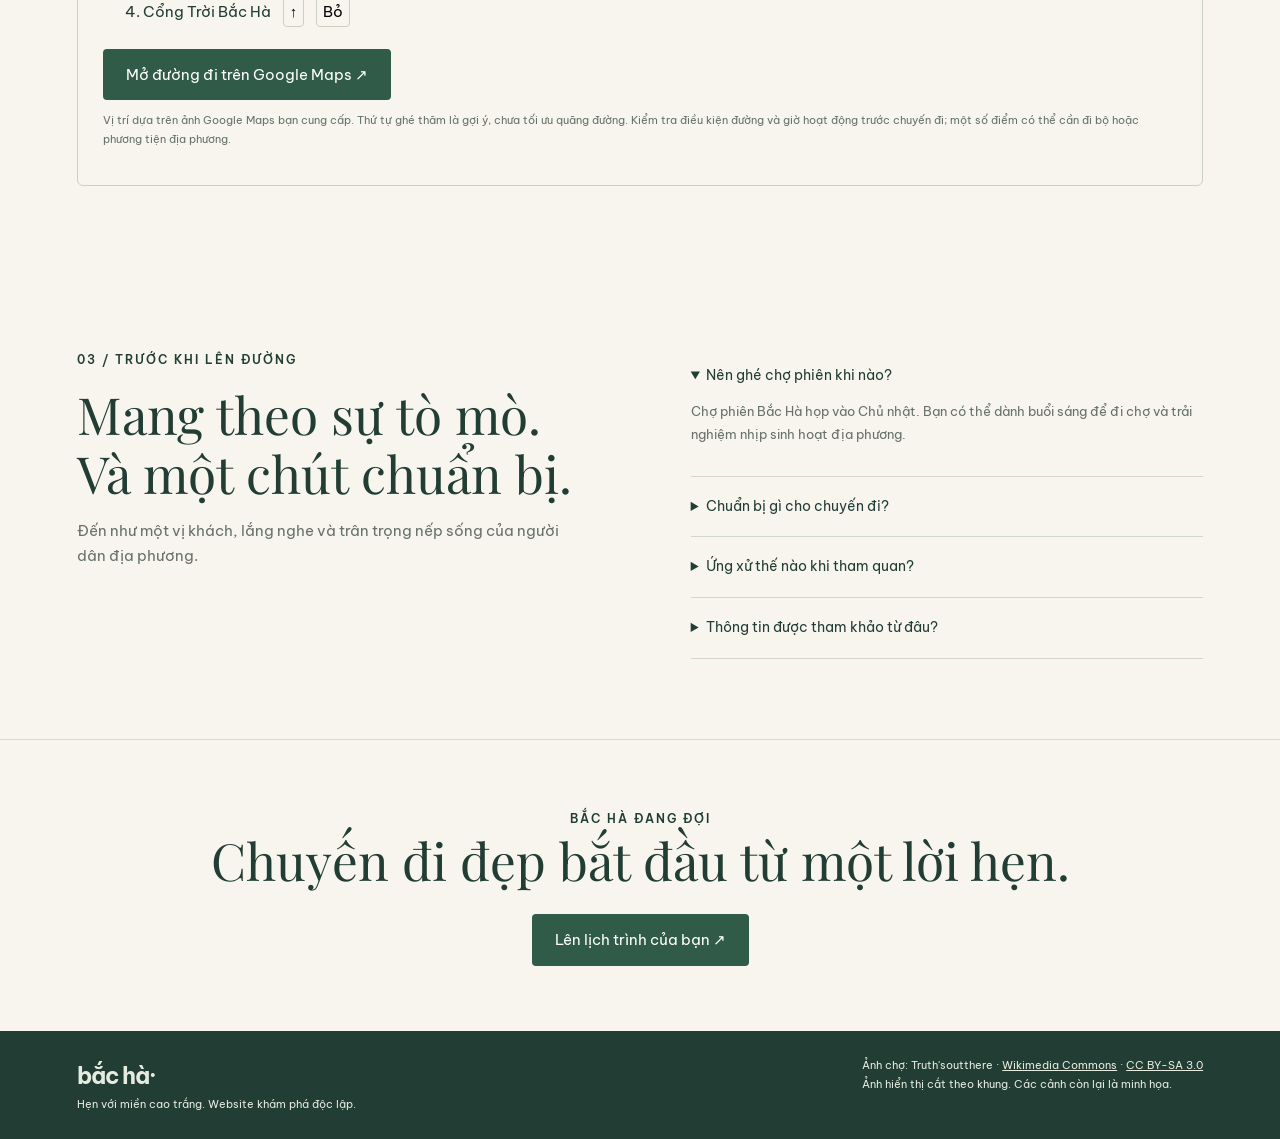
==== commit 143ba068: "Mở rộng lịch trình và gợi ý ăn ở" ====
--- a/index.html
+++ b/index.html
@@ -3,6 +3,6 @@
 :root{--paper:#f7f5ed;--ink:#213d34;--green:#315b49;--orange:#bd552f}*{box-sizing:border-box}html{scroll-behavior:smooth;scroll-padding-top:90px}body{margin:0;background:var(--paper);color:var(--ink);font:15px 'Be Vietnam Pro',sans-serif;line-height:1.7}a{color:inherit;text-decoration:none}button,select{font:inherit}button,a,select{touch-action:manipulation}a:focus-visible,button:focus-visible,select:focus-visible{outline:3px solid var(--orange);outline-offset:5px}header{display:flex;align-items:center;justify-content:space-between;padding:22px 6%;border-bottom:1px solid #d8ddcf;background:var(--paper)}.logo{font-size:23px;font-weight:700;letter-spacing:-1px}.logo span{color:var(--orange)}nav{display:flex;gap:30px;font-size:13px}.btn{display:inline-block;background:var(--green);color:white;padding:13px 23px;border:0;border-radius:4px;cursor:pointer}.small{font-size:12px;text-transform:uppercase;letter-spacing:2px;font-weight:600}.hero{display:grid;grid-template-columns:1fr 1.05fr;min-height:630px;gap:5%;padding:65px 6% 55px}.hero-copy{align-self:center}.eyebrow{display:flex;gap:12px;align-items:center;color:var(--orange)}.eyebrow:before{content:'';height:1px;width:32px;background:var(--orange)}h1,h2,h3{font-family:'Playfair Display',Georgia,serif;font-weight:400;line-height:1.15}h1{font-size:clamp(54px,6.2vw,90px);letter-spacing:-3px;margin:25px 0}h1 em{color:var(--orange);font-weight:400}p{color:#667269}.intro{max-width:410px;margin:0 0 30px}.hero-art{position:relative;min-height:510px;border-radius:200px 200px 6px 6px;overflow:hidden;background:#c5d4b6}.hero-art svg{width:100%;height:100%;position:absolute;inset:0}.art-caption{position:absolute;bottom:26px;left:28px;color:#fff;font-size:12px;letter-spacing:1px}.seal{position:absolute;right:24px;top:40px;border:1px solid #536e55;border-radius:50%;width:88px;height:88px;display:grid;place-content:center;text-align:center;font-size:11px;transform:rotate(12deg)}.hero-bottom{display:flex;gap:24px;align-items:center;margin-top:35px;font-size:12px}.line{height:1px;background:#cbd1c2;flex:1}.strip{display:flex;justify-content:space-around;padding:22px 6%;border-top:1px solid #d8ddcf;border-bottom:1px solid #d8ddcf;font-size:12px;text-transform:uppercase;letter-spacing:1.5px}.strip span:before{content:'✳';color:var(--orange);margin-right:16px}section{padding:80px 6%}.section-heading{display:flex;justify-content:space-between;align-items:end;gap:25px;margin-bottom:34px}h2{font-size:clamp(36px,4vw,54px);margin:14px 0}.section-heading p{max-width:330px;margin:0}.filters{display:flex;gap:10px;margin-bottom:25px;flex-wrap:wrap}.filter{background:transparent;border:1px solid #cad2c4;border-radius:24px;padding:8px 18px;cursor:pointer;color:var(--ink)}.filter.active{color:white;background:var(--green);border-color:var(--green)}.cards{display:grid;grid-template-columns:repeat(3,1fr);gap:23px}.card{border-bottom:1px solid #cdd3c7;padding-bottom:23px}.card[hidden]{display:none}.card-visual{height:235px;overflow:hidden;position:relative;background:#d7dfc9;border-radius:5px}.card-visual img{width:100%;height:100%;object-fit:cover}.number{position:absolute;top:15px;left:16px;background:var(--paper);padding:3px 10px;border-radius:20px;font-size:11px}.card h3{font-size:28px;margin:18px 0 9px}.card p{font-size:13px;margin:0 0 17px}.text-link{font-size:12px;font-weight:600;border-bottom:1px solid #8c9f89;padding-bottom:4px}.plum{background:radial-gradient(circle at 30% 35%,#fff 0 7px,transparent 8px),radial-gradient(circle at 60% 60%,#fff 0 10px,transparent 11px),radial-gradient(circle at 65% 25%,#f3ebe6 0 10px,transparent 11px),radial-gradient(circle at 43% 55%,#fff 0 8px,transparent 9px),linear-gradient(30deg,transparent 47%,#667f55 48% 50%,transparent 51%),linear-gradient(135deg,#a5b195,#dce2d0);background-size:80px 80px,100px 100px,120px 120px,130px 130px,100% 100%,100% 100%}.palace{display:grid;place-items:center;background:#d4c7a4}.palace svg{width:85%;height:90%}.visual-note{position:absolute;bottom:8px;right:10px;font-size:10px;background:#f7f5edd9;padding:2px 7px}.planner{background:#e8ecdf;display:grid;grid-template-columns:.9fr 1.1fr;gap:8%}.planner p{max-width:390px}.planner label{display:block;font-size:12px;margin:25px 0 8px}.planner select{padding:11px 15px;background:var(--paper);border:1px solid #b6c3ad;border-radius:4px;width:100%;max-width:320px}.schedule{background:var(--paper);padding:30px 35px;border-radius:6px}.schedule h3{font-size:27px;margin:0 0 20px}.stop{display:grid;grid-template-columns:60px 1fr;gap:18px;padding:16px 0;border-top:1px solid #d8ddcf}.stop time{color:var(--orange);font-size:12px}.stop strong{font-size:14px}.stop p{font-size:12px;margin:5px 0}.note{font-size:11px!important}.tips{display:grid;grid-template-columns:1fr 1fr;gap:9%}details{border-bottom:1px solid #d1d7c9;padding:18px 0}summary{cursor:pointer;font-size:14px}details p{font-size:13px}.closing{text-align:center;padding:65px 6%;border-top:1px solid #d8ddcf}.closing h2{margin:0 0 25px}footer{padding:25px 6%;background:var(--ink);color:#e5ebdf;display:flex;justify-content:space-between;gap:30px;font-size:11px}footer a{text-decoration:underline}#status{font-size:12px;min-height:20px}.menu-cta{font-size:12px}@media(max-width:760px){header{padding:18px 6%}nav{gap:14px}nav a:nth-child(3),.menu-cta{display:none}.hero{grid-template-columns:1fr;padding-top:35px;gap:30px}.hero-art{min-height:410px}h1{font-size:62px}.hero-bottom{margin-top:25px}.strip{gap:15px;flex-wrap:wrap;font-size:10px}.cards{grid-template-columns:1fr}.section-heading{display:block}.section-heading p{margin-top:20px}.planner,.tips{grid-template-columns:1fr;gap:30px}section{padding:55px 6%}.schedule{padding:25px}footer{flex-direction:column}.card-visual{height:260px}}
 
 .route-layout{display:grid;grid-template-columns:1fr 1.25fr;gap:30px;margin-top:24px}.route-presets{display:flex;gap:10px;flex-wrap:wrap}.route-option{display:flex;align-items:center;gap:12px;border-bottom:1px solid #d8ddcf;padding:13px 0;cursor:pointer}.route-option input{width:19px;height:19px;accent-color:#315b49;flex-shrink:0}.route-option strong{font-size:13px}.route-option small{display:block;color:#667269}.route-map-panel{background:#e8ecdf;padding:15px;border-radius:8px}.route-map-panel svg{width:100%;height:auto}.route-result{padding:25px;margin-top:25px;border:1px solid #cbd1c2;border-radius:6px}.route-result h3{font-size:29px;margin:0}.route-result li{padding:7px 0}.route-result li button{margin-left:12px;background:none;border:1px solid #cbd1c2;border-radius:4px;cursor:pointer}.route-result a[aria-disabled="true"]{background:#68796f;pointer-events:none}#route-status{font-size:12px}@media(max-width:760px){.route-layout{grid-template-columns:1fr}.route-result{padding:18px}}
-</style></head><body><header><a class="logo" href="#">bắc hà<span>·</span></a><nav aria-label="Điều hướng chính"><a href="#kham-pha">Khám phá</a><a href="#lich-trinh">Lịch trình</a><a href="#ban-do">Bản đồ</a><a href="#cam-nang">Cẩm nang</a></nav><a class="btn menu-cta" href="#lich-trinh">Lên đường cùng bạn ↗</a></header><main><div class="hero"><div class="hero-copy"><div class="eyebrow small">Bắc Hà · Lào Cai · Việt Nam</div><h1>Hẹn với<br>miền <em>cao trắng.</em></h1><p class="intro">Có một Bắc Hà để bạn chậm lại. Theo sắc váy xuống chợ phiên, tìm mùa hoa mận, và mang về những câu chuyện từ miền núi.</p><a class="btn" href="#kham-pha">Khám phá Bắc Hà &nbsp; ↗</a><div class="hero-bottom"><span>Một hành trình, nhiều điều thương.</span><span class="line"></span><span>22°32′ N</span></div></div><div class="hero-art" role="img" aria-label="Tranh minh họa núi đồi xanh và con đường qua cao nguyên"><svg viewBox="0 0 550 620" preserveAspectRatio="xMidYMid slice" xmlns="http://www.w3.org/2000/svg"><defs><linearGradient id="sky" x2="0" y2="1"><stop stop-color="#dce2cc"/><stop offset="1" stop-color="#a6bea0"/></linearGradient><pattern id="lines" width="25" height="25" patternUnits="userSpaceOnUse" patternTransform="rotate(-20)"><path d="M0 0H25" stroke="#aec08e" stroke-width="2"/></pattern></defs><path fill="url(#sky)" d="M0 0H550V620H0Z"/><circle cx="145" cy="155" r="48" fill="#efdfaa"/><path d="M-50 320L130 190 290 335 430 180 650 350V650H-50" fill="#819b83"/><path d="M-40 390L135 290 270 390 440 265 600 370V650H-40" fill="#587c68"/><path d="M-40 460Q160 270 360 435T650 370V650H-40" fill="#355e4f"/><path d="M-50 520Q190 355 380 495T620 440V650H-50" fill="#718953"/><path d="M-50 520Q190 355 380 495T620 440V650H-50" fill="url(#lines)"/><path d="M280 410Q80 470 290 520T220 650" stroke="#d4c391" stroke-width="18" fill="none"/><path d="M-40 595Q85 470 210 550L125 650H-40" fill="#234b3e"/><g fill="#f1e8cf"><path d="M345 424h38v25h-38z"/><path d="M395 445h29v20h-29z"/></g><g fill="#5f5141"><path d="M338 425l26-20 26 20z"/><path d="M390 446l20-16 20 16z"/></g></svg><div class="seal">ĐI CHẬM<br>NHỚ LÂU<br>✳</div><div class="art-caption">CAO NGUYÊN TRẮNG<br>Minh họa cảm hứng Bắc Hà</div></div></div><div class="strip"><span>Chợ phiên rực rỡ</span><span>Mùa mận thương nhớ</span><span>Những nếp nhà bình yên</span></div><section id="kham-pha"><div class="section-heading"><div><span class="small">01 / Những điều níu chân</span><h2>Mỗi nơi, một nét Bắc Hà.</h2></div><p>Bắt đầu từ một phiên chợ, rồi dành thêm thời gian cho những vẻ đẹp quanh mình.</p></div><div class="filters" aria-label="Lọc trải nghiệm"><button class="filter active" data-filter="all" aria-pressed="true">Tất cả</button><button class="filter" data-filter="culture" aria-pressed="false">Văn hóa</button><button class="filter" data-filter="nature" aria-pressed="false">Thiên nhiên</button><button class="filter" data-filter="stay" aria-pressed="false">Nghỉ chân</button></div><div class="cards"><article class="card" data-category="culture"><div class="card-visual"><img src="https://cdn.govietnam.travel/wp-content/uploads/2026/04/BE1BAAFc_HC3A0_Sunday_market2C_Vietnam_-_20131027-17-1024x685.jpg" alt="Sắc màu chợ phiên Bắc Hà" loading="lazy"><span class="number">01 / VĂN HÓA</span></div><h3>Sắc màu chợ phiên</h3><p>Sáng Chủ nhật, gặp Bắc Hà trong những gian hàng, sắc thổ cẩm và nhịp chuyện trò của người đi chợ.</p><a class="text-link" href="https://www.google.com/maps/search/?api=1&query=Cho+phien+Bac+Ha" target="_blank" rel="noopener">Tìm trên bản đồ ↗</a></article><article class="card" data-category="nature"><div class="card-visual plum" role="img" aria-label="Minh họa hoa mận trắng"><span class="number">02 / THIÊN NHIÊN</span><span class="visual-note">Tranh minh họa</span></div><h3>Hẹn mùa hoa, mùa quả</h3><p>Xuân về theo hoa mận trắng. Đến mùa hè, những vườn mận tam hoa lại mang một sắc màu khác.</p><a class="text-link" href="https://nongthon.vietnamtourism.gov.vn/visiting-and-experiencing-tam-hoa-plum-gardens-in-bac-ha-lao-cai/?lang=en" target="_blank" rel="noopener">Tìm hiểu mùa mận ↗</a></article><article class="card" data-category="culture"><div class="card-visual palace"><svg viewBox="0 0 300 200" role="img" aria-label="Minh họa kiến trúc dinh Hoàng A Tưởng"><path fill="#7f9279" d="M0 160Q60 50 130 100T300 95V200H0"/><path fill="#d6ad64" d="M35 89H265V177H35Z"/><path fill="#ecd091" d="M104 55H196V177H104Z"/><path fill="#8b7458" d="M26 88L150 32 274 88H196L150 59 104 88Z"/><g fill="#66756b"><path d="M121 177V128Q150 96 179 128V177Z"/><path d="M48 114h21v38H48zM79 114h14v38H79zM207 114h14v38h-14zM231 114h21v38h-21zM130 76h14v23h-14zM156 76h14v23h-14z"/></g><path fill="#c3b28d" d="M100 177h100l30 23H70Z"/></svg><span class="number">03 / DI SẢN</span><span class="visual-note">Tranh minh họa</span></div><h3>Dinh Hoàng A Tưởng</h3><p>Dừng chân bên công trình kiến trúc gắn với lịch sử Bắc Hà, để hành trình có thêm một lát cắt quá khứ.</p><a class="text-link" href="https://www.google.com/maps/search/?api=1&query=Dinh+Hoang+A+Tuong+Bac+Ha" target="_blank" rel="noopener">Tìm trên bản đồ ↗</a></article><article class="card" data-category="nature"><div class="card-visual"><img src="assets/coc-sam.png" alt="Đồi cỏ xanh và những hàng thông tại Cốc Sâm, ảnh do bạn đọc cung cấp" loading="lazy"><span class="number">04 / THIÊN NHIÊN</span></div><h3>Thảo nguyên Cốc Sâm</h3><p>Những triền cỏ xanh, hàng thông và khoảng trời rộng. Một góc Bắc Hà dành cho bước chân thong thả và những người yêu thiên nhiên.</p><a class="text-link" href="coc-sam.html">Khám phá Cốc Sâm →</a></article><article class="card" data-category="nature"><div style="background:#e8ecdf;padding:24px;border-radius:5px;min-height:105px"><span class="small">Ngắm cảnh</span><div style="font:30px Georgia;margin-top:12px;color:#bd552f">05 ↗</div></div><h3>Cổng Trời Bắc Hà</h3><p>Một điểm dừng ngắm cảnh trong hành trình phía nam Bắc Hà.</p><a class="text-link" href="https://www.google.com/maps/search/?api=1&query=22.4980821%2C104.2762667" target="_blank" rel="noopener">Xem vị trí ↗</a> &nbsp; <a class="text-link" href="#ban-do">Thêm vào lộ trình ↓</a></article><article class="card" data-category="nature"><div style="background:#e8ecdf;padding:24px;border-radius:5px;min-height:105px"><span class="small">Ngắm hoàng hôn</span><div style="font:30px Georgia;margin-top:12px;color:#bd552f">06 ↗</div></div><h3>Ngai Thau Sunset View</h3><p>Thêm một điểm ngắm cảnh cho khoảng chiều thong thả.</p><a class="text-link" href="https://www.google.com/maps/search/?api=1&query=22.5219834%2C104.2702584" target="_blank" rel="noopener">Xem vị trí ↗</a> &nbsp; <a class="text-link" href="#ban-do">Thêm vào lộ trình ↓</a></article><article class="card" data-category="stay"><div style="background:#e8ecdf;padding:24px;border-radius:5px;min-height:105px"><span class="small">Nghỉ chân</span><div style="font:30px Georgia;margin-top:12px;color:#bd552f">07 ↗</div></div><h3>Bắc Hà Green homestay – coffee & tea</h3><p>Điểm nghỉ chân được bạn cung cấp. Hỏi cơ sở về phòng và dịch vụ trước khi đến.</p><a class="text-link" href="https://www.google.com/maps/search/?api=1&query=B%E1%BA%AEC%20H%C3%80%20GREEN%20homestay%20coffee%20tea%20H822%2BFGR%20B%E1%BA%AFc%20H%C3%A0%20L%C3%A0o%20Cai" target="_blank" rel="noopener">Xem vị trí ↗</a> &nbsp; <a class="text-link" href="#ban-do">Thêm vào lộ trình ↓</a></article><article class="card" data-category="nature"><div style="background:#e8ecdf;padding:24px;border-radius:5px;min-height:105px"><span class="small">Thác nước</span><div style="font:30px Georgia;margin-top:12px;color:#bd552f">08 ↗</div></div><h3>Thác Hoàng Thu Phố</h3><p>Điểm thiên nhiên để bổ sung vào hành trình phía bắc trung tâm.</p><a class="text-link" href="https://www.google.com/maps/search/?api=1&query=22.5644918%2C104.2627229" target="_blank" rel="noopener">Xem vị trí ↗</a> &nbsp; <a class="text-link" href="#ban-do">Thêm vào lộ trình ↓</a></article><article class="card" data-category="culture"><div style="background:#e8ecdf;padding:24px;border-radius:5px;min-height:105px"><span class="small">Văn hóa</span><div style="font:30px Georgia;margin-top:12px;color:#bd552f">09 ↗</div></div><h3>Đền Trung Đô</h3><p>Điểm dừng văn hóa tại khu vực Bảo Nhai. Giữ trang phục và ứng xử phù hợp khi tham quan.</p><a class="text-link" href="https://www.google.com/maps/search/?api=1&query=22.4525494%2C104.2468791" target="_blank" rel="noopener">Xem vị trí ↗</a> &nbsp; <a class="text-link" href="#ban-do">Thêm vào lộ trình ↓</a></article><article class="card" data-category="nature"><div style="background:#e8ecdf;padding:24px;border-radius:5px;min-height:105px"><span class="small">Hang động</span><div style="font:30px Georgia;margin-top:12px;color:#bd552f">10 ↗</div></div><h3>Hang Tiên Bảo Nhai</h3><p>Điểm khám phá ở khu vực Bảo Nhai. Xác nhận cách tiếp cận và điều kiện tham quan tại địa phương.</p><a class="text-link" href="https://www.google.com/maps/search/?api=1&query=22.4756493%2C104.2087089" target="_blank" rel="noopener">Xem vị trí ↗</a> &nbsp; <a class="text-link" href="#ban-do">Thêm vào lộ trình ↓</a></article></div></section><section class="planner" id="lich-trinh"><div><span class="small">02 / Chuyến đi của riêng bạn</span><h2>Dành chút thời gian.<br>Để nhớ thật lâu.</h2><p>Chọn nhịp đi của bạn. Lịch trình gợi ý là điểm bắt đầu để tự sắp xếp hành trình.</p><label for="duration">Bạn có bao nhiêu thời gian?</label><select id="duration"><option value="1">1 ngày khám phá</option><option value="2">2 ngày thong thả</option></select><p class="note">Gợi ý dành cho chuyến đi có sáng Chủ nhật. Hãy kiểm tra thời tiết, giờ mở cửa và phương tiện trước khi khởi hành.</p></div><div class="schedule"><h3 id="plan-title">Một ngày ở Bắc Hà</h3><div id="stops"></div><button class="btn" id="download">Tải lịch trình ↓</button><div id="status" role="status" aria-live="polite"></div></div></section><section id="ban-do"><div class="section-heading"><div><span class="small">Bản đồ hành trình</span><h2>Nối những điểm bạn muốn đến.</h2></div><p>Chọn tuyến gợi ý hoặc tự chọn tối đa 5 điểm. Thứ tự bấm chọn là thứ tự các điểm dừng.</p></div><div class="route-presets"><button class="filter" data-route="south">Cốc Sâm & Bảo Nhai</button><button class="filter" data-route="north">Phía bắc & ngắm cảnh</button><button class="filter" id="route-clear">Chọn lại</button></div><div class="route-layout"><div><div id="route-choices"></div><p id="route-status" role="status" aria-live="polite"></p></div><div class="route-map-panel"><svg id="route-map" viewBox="0 0 650 530" role="img" aria-label="Sơ đồ vị trí tương đối và thứ tự các điểm đã chọn"></svg><p class="note">Sơ đồ vị trí tương đối, các đường nối thể hiện thứ tự ghé thăm. Mở Google Maps để xem đường đi thực tế.</p></div></div><div class="route-result"><h3>Lộ trình của bạn</h3><ol id="route-stops"></ol><a id="route-open" class="btn" target="_blank" rel="noopener">Mở đường đi trên Google Maps ↗</a><p class="note">Vị trí dựa trên ảnh Google Maps bạn cung cấp. Thứ tự ghé thăm là gợi ý, chưa tối ưu quãng đường. Kiểm tra điều kiện đường và giờ hoạt động trước chuyến đi; một số điểm có thể cần đi bộ hoặc phương tiện địa phương.</p></div></section><section class="tips" id="cam-nang"><div><span class="small">03 / Trước khi lên đường</span><h2>Mang theo sự tò mò.<br>Và một chút chuẩn bị.</h2><p>Đến như một vị khách, lắng nghe và trân trọng nếp sống của người dân địa phương.</p></div><div><details open><summary>Nên ghé chợ phiên khi nào?</summary><p>Chợ phiên Bắc Hà họp vào Chủ nhật. Bạn có thể dành buổi sáng để đi chợ và trải nghiệm nhịp sinh hoạt địa phương.</p></details><details><summary>Chuẩn bị gì cho chuyến đi?</summary><p>Mang giày dễ đi bộ, áo khoác, đồ che mưa và tiền mặt. Kiểm tra dự báo thời tiết gần ngày đi để điều chỉnh hành lý.</p></details><details><summary>Ứng xử thế nào khi tham quan?</summary><p>Xin phép trước khi chụp ảnh người dân. Giữ vệ sinh, hỏi giá trước khi mua và tôn trọng không gian sinh hoạt riêng.</p></details><details><summary>Thông tin được tham khảo từ đâu?</summary><p>Tham khảo <a class="text-link" href="https://www.vietnam.travel/places-to-go/northern-vietnam/sapa" target="_blank" rel="noopener">Vietnam Tourism</a> về phiên chợ Chủ nhật, <a class="text-link" href="https://www.vietnamairlines.com/sa/en/plan-book/travel/travel-guide/bac-ha-market" target="_blank" rel="noopener">Vietnam Airlines</a> về điểm đến, và trang du lịch nông thôn của Cục Du lịch Quốc gia Việt Nam về mận tam hoa. Lịch trình là gợi ý biên soạn của website.</p></details></div></section><div class="closing"><span class="small">Bắc Hà đang đợi</span><h2>Chuyến đi đẹp bắt đầu từ một lời hẹn.</h2><a class="btn" href="#lich-trinh">Lên lịch trình của bạn ↗</a></div></main><footer><div><span class="logo">bắc hà·</span><br>Hẹn với miền cao trắng. Website khám phá độc lập.</div><div>Ảnh chợ: Truth'soutthere · <a href="https://commons.wikimedia.org/wiki/File:B%E1%BA%AFc_H%C3%A0_Sunday_market,_Vietnam_-_20131027-17.jpg" target="_blank" rel="noopener">Wikimedia Commons</a> · <a href="https://creativecommons.org/licenses/by-sa/3.0/" target="_blank" rel="noopener">CC BY-SA 3.0</a><br>Ảnh hiển thị cắt theo khung. Các cảnh còn lại là minh họa.</div></footer><script>
-const plans={1:[['07:30','Dạo chợ phiên','Ghé gian thổ cẩm và nông sản, thưởng thức bữa sáng theo sở thích.'],['10:30','Dinh Hoàng A Tưởng','Tìm hiểu kiến trúc và câu chuyện lịch sử địa phương.'],['14:00','Đi bộ, ngắm cảnh','Chọn tuyến phù hợp với thời tiết và sức khỏe, dành thời gian nghỉ ngơi.']],2:[['Ngày 1','Đến và làm quen Bắc Hà','Nhận phòng đã đặt trước, đi dạo và thưởng thức bữa tối địa phương.'],['07:30','Sáng Chủ nhật ở chợ phiên','Dành buổi sáng khám phá chợ, ngắm thổ cẩm và tìm nông sản.'],['10:30','Dinh Hoàng A Tưởng','Ghé thăm trước khi nghỉ trưa.'],['14:00','Một khoảng chiều thong thả','Dạo quanh khu vực, chuẩn bị hành lý và khởi hành về.']]};let choice='1';function render(){choice=document.querySelector('#duration').value;document.querySelector('#plan-title').textContent=choice==='1'?'Một ngày ở Bắc Hà':'Hai ngày thong thả';document.querySelector('#stops').innerHTML=plans[choice].map(s=>`<div class="stop"><time>${s[0]}</time><div><strong>${s[1]}</strong><p>${s[2]}</p></div></div>`).join('');document.querySelector('#status').textContent=''}document.querySelector('#duration').addEventListener('change',render);render();document.querySelectorAll('.filter').forEach(b=>b.addEventListener('click',()=>{document.querySelectorAll('.filter').forEach(x=>{x.classList.toggle('active',x===b);x.setAttribute('aria-pressed',x===b?'true':'false')});document.querySelectorAll('.card').forEach(c=>c.hidden=b.dataset.filter!=='all'&&c.dataset.category!==b.dataset.filter)}));document.querySelector('#download').addEventListener('click',()=>{const content='BẮC HÀ — LỊCH TRÌNH GỢI Ý\n\n'+plans[choice].map(s=>s.join(' — ')).join('\n\n')+'\n\nLịch trình có sáng Chủ nhật. Kiểm tra thời tiết, giờ mở cửa và phương tiện trước khi đi.';const url=URL.createObjectURL(new Blob(['\uFEFF'+content],{type:'text/plain;charset=utf-8'}));const a=document.createElement('a');a.href=url;a.download='lich-trinh-bac-ha.txt';a.click();setTimeout(()=>URL.revokeObjectURL(url),1000);document.querySelector('#status').textContent='Đã tạo tệp lịch trình của bạn.'});document.querySelector('img').addEventListener('error',e=>{e.target.style.display='none';e.target.parentElement.classList.add('plum');const note=document.createElement('span');note.className='visual-note';note.textContent='Bắc Hà · Chợ phiên Chủ nhật';e.target.parentElement.append(note)});
-</script><script src="assets/routes.js"></script></body></html>
+
+.trip-planner{display:block}.trip-heading{max-width:720px}.trip-heading p{max-width:650px}.trip-controls{display:flex;justify-content:space-between;align-items:end;gap:24px;margin:26px 0}.trip-controls label{margin:0;min-width:210px}.trip-controls select{display:block;margin-top:8px;max-width:100%}.trip-buttons{display:flex;flex-wrap:wrap;gap:10px}.trip-overview{display:flex;justify-content:space-between;gap:20px;align-items:center;padding:22px 25px;background:#315b49;color:white;border-radius:7px;margin-bottom:20px}.trip-overview strong{font-size:20px}.trip-overview span{font-size:13px}.trip-day{background:#f7f5ed;border:1px solid #d1dac7;border-radius:8px;margin:14px 0;padding:0;overflow:hidden;break-inside:avoid}.trip-day summary{display:flex;justify-content:space-between;align-items:center;gap:18px;padding:22px 25px;list-style:none;font-weight:600}.trip-day summary::-webkit-details-marker{display:none}.trip-day summary::after{content:'+';font-size:25px;font-weight:400}.trip-day[open] summary::after{content:'−'}.trip-day summary small{display:block;color:#bd552f;font-size:11px;letter-spacing:1px;text-transform:uppercase;margin-bottom:5px}.trip-body{padding:0 25px 24px}.trip-activities{display:grid;grid-template-columns:repeat(3,1fr);gap:18px;border-top:1px solid #d6ddcd;padding-top:20px}.trip-activities h3{font:600 13px 'Be Vietnam Pro',sans-serif;margin:0 0 8px;color:#315b49}.trip-activities p,.trip-meals p{font-size:13px;margin:0;max-width:none}.trip-meals{display:grid;grid-template-columns:1fr 1fr;gap:20px;border-top:1px solid #d6ddcd;margin-top:20px;padding-top:18px}.trip-meals strong{font-size:13px;display:block;margin-bottom:5px}.trip-note{max-width:950px!important;margin-top:22px}.trip-map{display:inline-block;font-size:12px;border-bottom:1px solid #8b9f87;margin-top:18px}.trip-day summary:focus-visible{outline:3px solid #bd552f;outline-offset:-4px}@media(max-width:760px){.trip-controls{display:block}.trip-buttons{margin-top:18px}.trip-activities{grid-template-columns:1fr;gap:15px}.trip-meals{grid-template-columns:1fr;gap:15px}.trip-overview{display:block}.trip-overview span{display:block;margin-top:6px}.trip-day summary{padding:18px}.trip-body{padding:0 18px 20px}}
+</style></head><body><header><a class="logo" href="#">bắc hà<span>·</span></a><nav aria-label="Điều hướng chính"><a href="#kham-pha">Khám phá</a><a href="#lich-trinh">Lịch trình</a><a href="#ban-do">Bản đồ</a><a href="#cam-nang">Cẩm nang</a></nav><a class="btn menu-cta" href="#lich-trinh">Lên đường cùng bạn ↗</a></header><main><div class="hero"><div class="hero-copy"><div class="eyebrow small">Bắc Hà · Lào Cai · Việt Nam</div><h1>Hẹn với<br>miền <em>cao trắng.</em></h1><p class="intro">Có một Bắc Hà để bạn chậm lại. Theo sắc váy xuống chợ phiên, tìm mùa hoa mận, và mang về những câu chuyện từ miền núi.</p><a class="btn" href="#kham-pha">Khám phá Bắc Hà &nbsp; ↗</a><div class="hero-bottom"><span>Một hành trình, nhiều điều thương.</span><span class="line"></span><span>22°32′ N</span></div></div><div class="hero-art" role="img" aria-label="Tranh minh họa núi đồi xanh và con đường qua cao nguyên"><svg viewBox="0 0 550 620" preserveAspectRatio="xMidYMid slice" xmlns="http://www.w3.org/2000/svg"><defs><linearGradient id="sky" x2="0" y2="1"><stop stop-color="#dce2cc"/><stop offset="1" stop-color="#a6bea0"/></linearGradient><pattern id="lines" width="25" height="25" patternUnits="userSpaceOnUse" patternTransform="rotate(-20)"><path d="M0 0H25" stroke="#aec08e" stroke-width="2"/></pattern></defs><path fill="url(#sky)" d="M0 0H550V620H0Z"/><circle cx="145" cy="155" r="48" fill="#efdfaa"/><path d="M-50 320L130 190 290 335 430 180 650 350V650H-50" fill="#819b83"/><path d="M-40 390L135 290 270 390 440 265 600 370V650H-40" fill="#587c68"/><path d="M-40 460Q160 270 360 435T650 370V650H-40" fill="#355e4f"/><path d="M-50 520Q190 355 380 495T620 440V650H-50" fill="#718953"/><path d="M-50 520Q190 355 380 495T620 440V650H-50" fill="url(#lines)"/><path d="M280 410Q80 470 290 520T220 650" stroke="#d4c391" stroke-width="18" fill="none"/><path d="M-40 595Q85 470 210 550L125 650H-40" fill="#234b3e"/><g fill="#f1e8cf"><path d="M345 424h38v25h-38z"/><path d="M395 445h29v20h-29z"/></g><g fill="#5f5141"><path d="M338 425l26-20 26 20z"/><path d="M390 446l20-16 20 16z"/></g></svg><div class="seal">ĐI CHẬM<br>NHỚ LÂU<br>✳</div><div class="art-caption">CAO NGUYÊN TRẮNG<br>Minh họa cảm hứng Bắc Hà</div></div></div><div class="strip"><span>Chợ phiên rực rỡ</span><span>Mùa mận thương nhớ</span><span>Những nếp nhà bình yên</span></div><section id="kham-pha"><div class="section-heading"><div><span class="small">01 / Những điều níu chân</span><h2>Mỗi nơi, một nét Bắc Hà.</h2></div><p>Bắt đầu từ một phiên chợ, rồi dành thêm thời gian cho những vẻ đẹp quanh mình.</p></div><div class="filters" aria-label="Lọc trải nghiệm"><button class="filter active" data-filter="all" aria-pressed="true">Tất cả</button><button class="filter" data-filter="culture" aria-pressed="false">Văn hóa</button><button class="filter" data-filter="nature" aria-pressed="false">Thiên nhiên</button><button class="filter" data-filter="stay" aria-pressed="false">Nghỉ chân</button></div><div class="cards"><article class="card" data-category="culture"><div class="card-visual"><img src="https://cdn.govietnam.travel/wp-content/uploads/2026/04/BE1BAAFc_HC3A0_Sunday_market2C_Vietnam_-_20131027-17-1024x685.jpg" alt="Sắc màu chợ phiên Bắc Hà" loading="lazy"><span class="number">01 / VĂN HÓA</span></div><h3>Sắc màu chợ phiên</h3><p>Sáng Chủ nhật, gặp Bắc Hà trong những gian hàng, sắc thổ cẩm và nhịp chuyện trò của người đi chợ.</p><a class="text-link" href="https://www.google.com/maps/search/?api=1&query=Cho+phien+Bac+Ha" target="_blank" rel="noopener">Tìm trên bản đồ ↗</a></article><article class="card" data-category="nature"><div class="card-visual plum" role="img" aria-label="Minh họa hoa mận trắng"><span class="number">02 / THIÊN NHIÊN</span><span class="visual-note">Tranh minh họa</span></div><h3>Hẹn mùa hoa, mùa quả</h3><p>Xuân về theo hoa mận trắng. Đến mùa hè, những vườn mận tam hoa lại mang một sắc màu khác.</p><a class="text-link" href="https://nongthon.vietnamtourism.gov.vn/visiting-and-experiencing-tam-hoa-plum-gardens-in-bac-ha-lao-cai/?lang=en" target="_blank" rel="noopener">Tìm hiểu mùa mận ↗</a></article><article class="card" data-category="culture"><div class="card-visual palace"><svg viewBox="0 0 300 200" role="img" aria-label="Minh họa kiến trúc dinh Hoàng A Tưởng"><path fill="#7f9279" d="M0 160Q60 50 130 100T300 95V200H0"/><path fill="#d6ad64" d="M35 89H265V177H35Z"/><path fill="#ecd091" d="M104 55H196V177H104Z"/><path fill="#8b7458" d="M26 88L150 32 274 88H196L150 59 104 88Z"/><g fill="#66756b"><path d="M121 177V128Q150 96 179 128V177Z"/><path d="M48 114h21v38H48zM79 114h14v38H79zM207 114h14v38h-14zM231 114h21v38h-21zM130 76h14v23h-14zM156 76h14v23h-14z"/></g><path fill="#c3b28d" d="M100 177h100l30 23H70Z"/></svg><span class="number">03 / DI SẢN</span><span class="visual-note">Tranh minh họa</span></div><h3>Dinh Hoàng A Tưởng</h3><p>Dừng chân bên công trình kiến trúc gắn với lịch sử Bắc Hà, để hành trình có thêm một lát cắt quá khứ.</p><a class="text-link" href="https://www.google.com/maps/search/?api=1&query=Dinh+Hoang+A+Tuong+Bac+Ha" target="_blank" rel="noopener">Tìm trên bản đồ ↗</a></article><article class="card" data-category="nature"><div class="card-visual"><img src="assets/coc-sam.png" alt="Đồi cỏ xanh và những hàng thông tại Cốc Sâm, ảnh do bạn đọc cung cấp" loading="lazy"><span class="number">04 / THIÊN NHIÊN</span></div><h3>Thảo nguyên Cốc Sâm</h3><p>Những triền cỏ xanh, hàng thông và khoảng trời rộng. Một góc Bắc Hà dành cho bước chân thong thả và những người yêu thiên nhiên.</p><a class="text-link" href="coc-sam.html">Khám phá Cốc Sâm →</a></article><article class="card" data-category="nature"><div style="background:#e8ecdf;padding:24px;border-radius:5px;min-height:105px"><span class="small">Ngắm cảnh</span><div style="font:30px Georgia;margin-top:12px;color:#bd552f">05 ↗</div></div><h3>Cổng Trời Bắc Hà</h3><p>Một điểm dừng ngắm cảnh trong hành trình phía nam Bắc Hà.</p><a class="text-link" href="https://www.google.com/maps/search/?api=1&query=22.4980821%2C104.2762667" target="_blank" rel="noopener">Xem vị trí ↗</a> &nbsp; <a class="text-link" href="#ban-do">Thêm vào lộ trình ↓</a></article><article class="card" data-category="nature"><div style="background:#e8ecdf;padding:24px;border-radius:5px;min-height:105px"><span class="small">Ngắm hoàng hôn</span><div style="font:30px Georgia;margin-top:12px;color:#bd552f">06 ↗</div></div><h3>Ngai Thau Sunset View</h3><p>Thêm một điểm ngắm cảnh cho khoảng chiều thong thả.</p><a class="text-link" href="https://www.google.com/maps/search/?api=1&query=22.5219834%2C104.2702584" target="_blank" rel="noopener">Xem vị trí ↗</a> &nbsp; <a class="text-link" href="#ban-do">Thêm vào lộ trình ↓</a></article><article class="card" data-category="stay"><div style="background:#e8ecdf;padding:24px;border-radius:5px;min-height:105px"><span class="small">Nghỉ chân</span><div style="font:30px Georgia;margin-top:12px;color:#bd552f">07 ↗</div></div><h3>Bắc Hà Green homestay – coffee & tea</h3><p>Điểm nghỉ chân được bạn cung cấp. Hỏi cơ sở về phòng và dịch vụ trước khi đến.</p><a class="text-link" href="https://www.google.com/maps/search/?api=1&query=B%E1%BA%AEC%20H%C3%80%20GREEN%20homestay%20coffee%20tea%20H822%2BFGR%20B%E1%BA%AFc%20H%C3%A0%20L%C3%A0o%20Cai" target="_blank" rel="noopener">Xem vị trí ↗</a> &nbsp; <a class="text-link" href="#ban-do">Thêm vào lộ trình ↓</a></article><article class="card" data-category="nature"><div style="background:#e8ecdf;padding:24px;border-radius:5px;min-height:105px"><span class="small">Thác nước</span><div style="font:30px Georgia;margin-top:12px;color:#bd552f">08 ↗</div></div><h3>Thác Hoàng Thu Phố</h3><p>Điểm thiên nhiên để bổ sung vào hành trình phía bắc trung tâm.</p><a class="text-link" href="https://www.google.com/maps/search/?api=1&query=22.5644918%2C104.2627229" target="_blank" rel="noopener">Xem vị trí ↗</a> &nbsp; <a class="text-link" href="#ban-do">Thêm vào lộ trình ↓</a></article><article class="card" data-category="culture"><div style="background:#e8ecdf;padding:24px;border-radius:5px;min-height:105px"><span class="small">Văn hóa</span><div style="font:30px Georgia;margin-top:12px;color:#bd552f">09 ↗</div></div><h3>Đền Trung Đô</h3><p>Điểm dừng văn hóa tại khu vực Bảo Nhai. Giữ trang phục và ứng xử phù hợp khi tham quan.</p><a class="text-link" href="https://www.google.com/maps/search/?api=1&query=22.4525494%2C104.2468791" target="_blank" rel="noopener">Xem vị trí ↗</a> &nbsp; <a class="text-link" href="#ban-do">Thêm vào lộ trình ↓</a></article><article class="card" data-category="nature"><div style="background:#e8ecdf;padding:24px;border-radius:5px;min-height:105px"><span class="small">Hang động</span><div style="font:30px Georgia;margin-top:12px;color:#bd552f">10 ↗</div></div><h3>Hang Tiên Bảo Nhai</h3><p>Điểm khám phá ở khu vực Bảo Nhai. Xác nhận cách tiếp cận và điều kiện tham quan tại địa phương.</p><a class="text-link" href="https://www.google.com/maps/search/?api=1&query=22.4756493%2C104.2087089" target="_blank" rel="noopener">Xem vị trí ↗</a> &nbsp; <a class="text-link" href="#ban-do">Thêm vào lộ trình ↓</a></article></div></section><section class="planner trip-planner" id="lich-trinh"><div class="trip-heading"><span class="small">02 / Chuyến đi của riêng bạn</span><h2>Ở Bắc Hà bao lâu,<br>thương nhớ bấy lâu.</h2><p>Chọn số ngày để xem gợi ý đi chơi, ăn uống và nghỉ ở. Mở từng ngày hoặc mở toàn bộ để chụp màn hình mang theo.</p></div><div class="trip-controls"><label for="duration">Thời gian khám phá<select id="duration"><option value="1">1 ngày</option><option value="2">2 ngày · 1 đêm</option><option value="3">3 ngày · 2 đêm</option><option value="5">5 ngày · 4 đêm</option><option value="7">7 ngày · 6 đêm</option></select></label><div class="trip-buttons"><button class="filter" id="trip-expand" type="button">Mở tất cả các ngày</button><button class="filter" id="trip-collapse" type="button">Thu gọn</button></div></div><div class="trip-overview" id="trip-overview" aria-live="polite"></div><div id="trip-days"></div><p class="note trip-note">Lịch trình bắt đầu khi bạn đã đến Bắc Hà; chưa gồm chặng đi và về nơi xuất phát. Chợ phiên dành cho sáng Chủ nhật: hãy đổi thứ tự ngày nếu chuyến đi có Chủ nhật, hoặc thay bằng dạo trung tâm. Giờ là gợi ý linh hoạt; kiểm tra đường đi và điều kiện tham quan trước khi khởi hành.</p></section><section id="ban-do"><div class="section-heading"><div><span class="small">Bản đồ hành trình</span><h2>Nối những điểm bạn muốn đến.</h2></div><p>Chọn tuyến gợi ý hoặc tự chọn tối đa 5 điểm. Thứ tự bấm chọn là thứ tự các điểm dừng.</p></div><div class="route-presets"><button class="filter" data-route="south">Cốc Sâm & Bảo Nhai</button><button class="filter" data-route="north">Phía bắc & ngắm cảnh</button><button class="filter" id="route-clear">Chọn lại</button></div><div class="route-layout"><div><div id="route-choices"></div><p id="route-status" role="status" aria-live="polite"></p></div><div class="route-map-panel"><svg id="route-map" viewBox="0 0 650 530" role="img" aria-label="Sơ đồ vị trí tương đối và thứ tự các điểm đã chọn"></svg><p class="note">Sơ đồ vị trí tương đối, các đường nối thể hiện thứ tự ghé thăm. Mở Google Maps để xem đường đi thực tế.</p></div></div><div class="route-result"><h3>Lộ trình của bạn</h3><ol id="route-stops"></ol><a id="route-open" class="btn" target="_blank" rel="noopener">Mở đường đi trên Google Maps ↗</a><p class="note">Vị trí dựa trên ảnh Google Maps bạn cung cấp. Thứ tự ghé thăm là gợi ý, chưa tối ưu quãng đường. Kiểm tra điều kiện đường và giờ hoạt động trước chuyến đi; một số điểm có thể cần đi bộ hoặc phương tiện địa phương.</p></div></section><section class="tips" id="cam-nang"><div><span class="small">03 / Trước khi lên đường</span><h2>Mang theo sự tò mò.<br>Và một chút chuẩn bị.</h2><p>Đến như một vị khách, lắng nghe và trân trọng nếp sống của người dân địa phương.</p></div><div><details open><summary>Nên ghé chợ phiên khi nào?</summary><p>Chợ phiên Bắc Hà họp vào Chủ nhật. Bạn có thể dành buổi sáng để đi chợ và trải nghiệm nhịp sinh hoạt địa phương.</p></details><details><summary>Chuẩn bị gì cho chuyến đi?</summary><p>Mang giày dễ đi bộ, áo khoác, đồ che mưa và tiền mặt. Kiểm tra dự báo thời tiết gần ngày đi để điều chỉnh hành lý.</p></details><details><summary>Ứng xử thế nào khi tham quan?</summary><p>Xin phép trước khi chụp ảnh người dân. Giữ vệ sinh, hỏi giá trước khi mua và tôn trọng không gian sinh hoạt riêng.</p></details><details><summary>Thông tin được tham khảo từ đâu?</summary><p>Tham khảo <a class="text-link" href="https://www.vietnam.travel/places-to-go/northern-vietnam/sapa" target="_blank" rel="noopener">Vietnam Tourism</a> về phiên chợ Chủ nhật, <a class="text-link" href="https://www.vietnamairlines.com/sa/en/plan-book/travel/travel-guide/bac-ha-market" target="_blank" rel="noopener">Vietnam Airlines</a> về điểm đến, và trang du lịch nông thôn của Cục Du lịch Quốc gia Việt Nam về mận tam hoa. Lịch trình là gợi ý biên soạn của website.</p></details></div></section><div class="closing"><span class="small">Bắc Hà đang đợi</span><h2>Chuyến đi đẹp bắt đầu từ một lời hẹn.</h2><a class="btn" href="#lich-trinh">Lên lịch trình của bạn ↗</a></div></main><footer><div><span class="logo">bắc hà·</span><br>Hẹn với miền cao trắng. Website khám phá độc lập.</div><div>Ảnh chợ: Truth'soutthere · <a href="https://commons.wikimedia.org/wiki/File:B%E1%BA%AFc_H%C3%A0_Sunday_market,_Vietnam_-_20131027-17.jpg" target="_blank" rel="noopener">Wikimedia Commons</a> · <a href="https://creativecommons.org/licenses/by-sa/3.0/" target="_blank" rel="noopener">CC BY-SA 3.0</a><br>Ảnh hiển thị cắt theo khung. Các cảnh còn lại là minh họa.</div></footer><script>document.querySelectorAll('.filter[data-filter]').forEach(b=>b.addEventListener('click',()=>{document.querySelectorAll('.filter[data-filter]').forEach(x=>{x.classList.toggle('active',x===b);x.setAttribute('aria-pressed',x===b?'true':'false')});document.querySelectorAll('.card').forEach(c=>c.hidden=b.dataset.filter!=='all'&&c.dataset.category!==b.dataset.filter)}));</script><script src="assets/routes.js"></script><script src="assets/planner.js"></script></body></html>
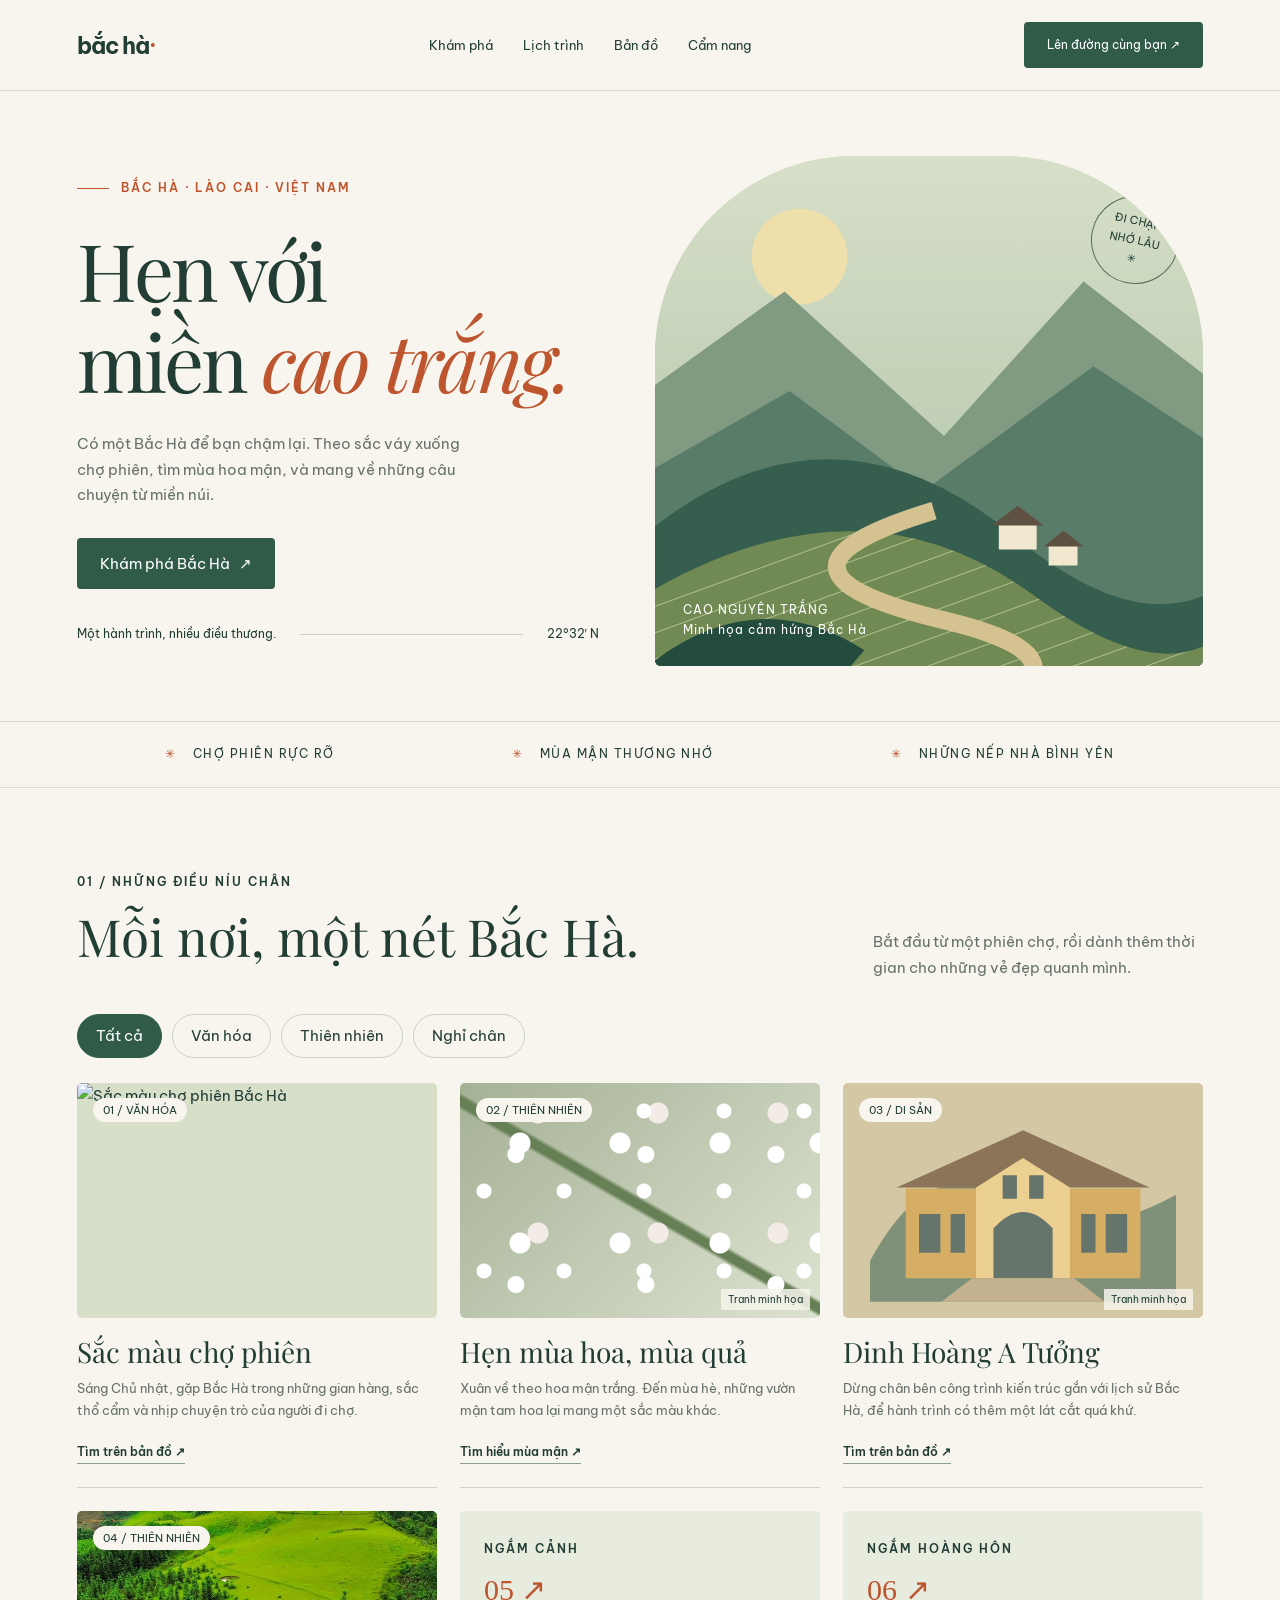
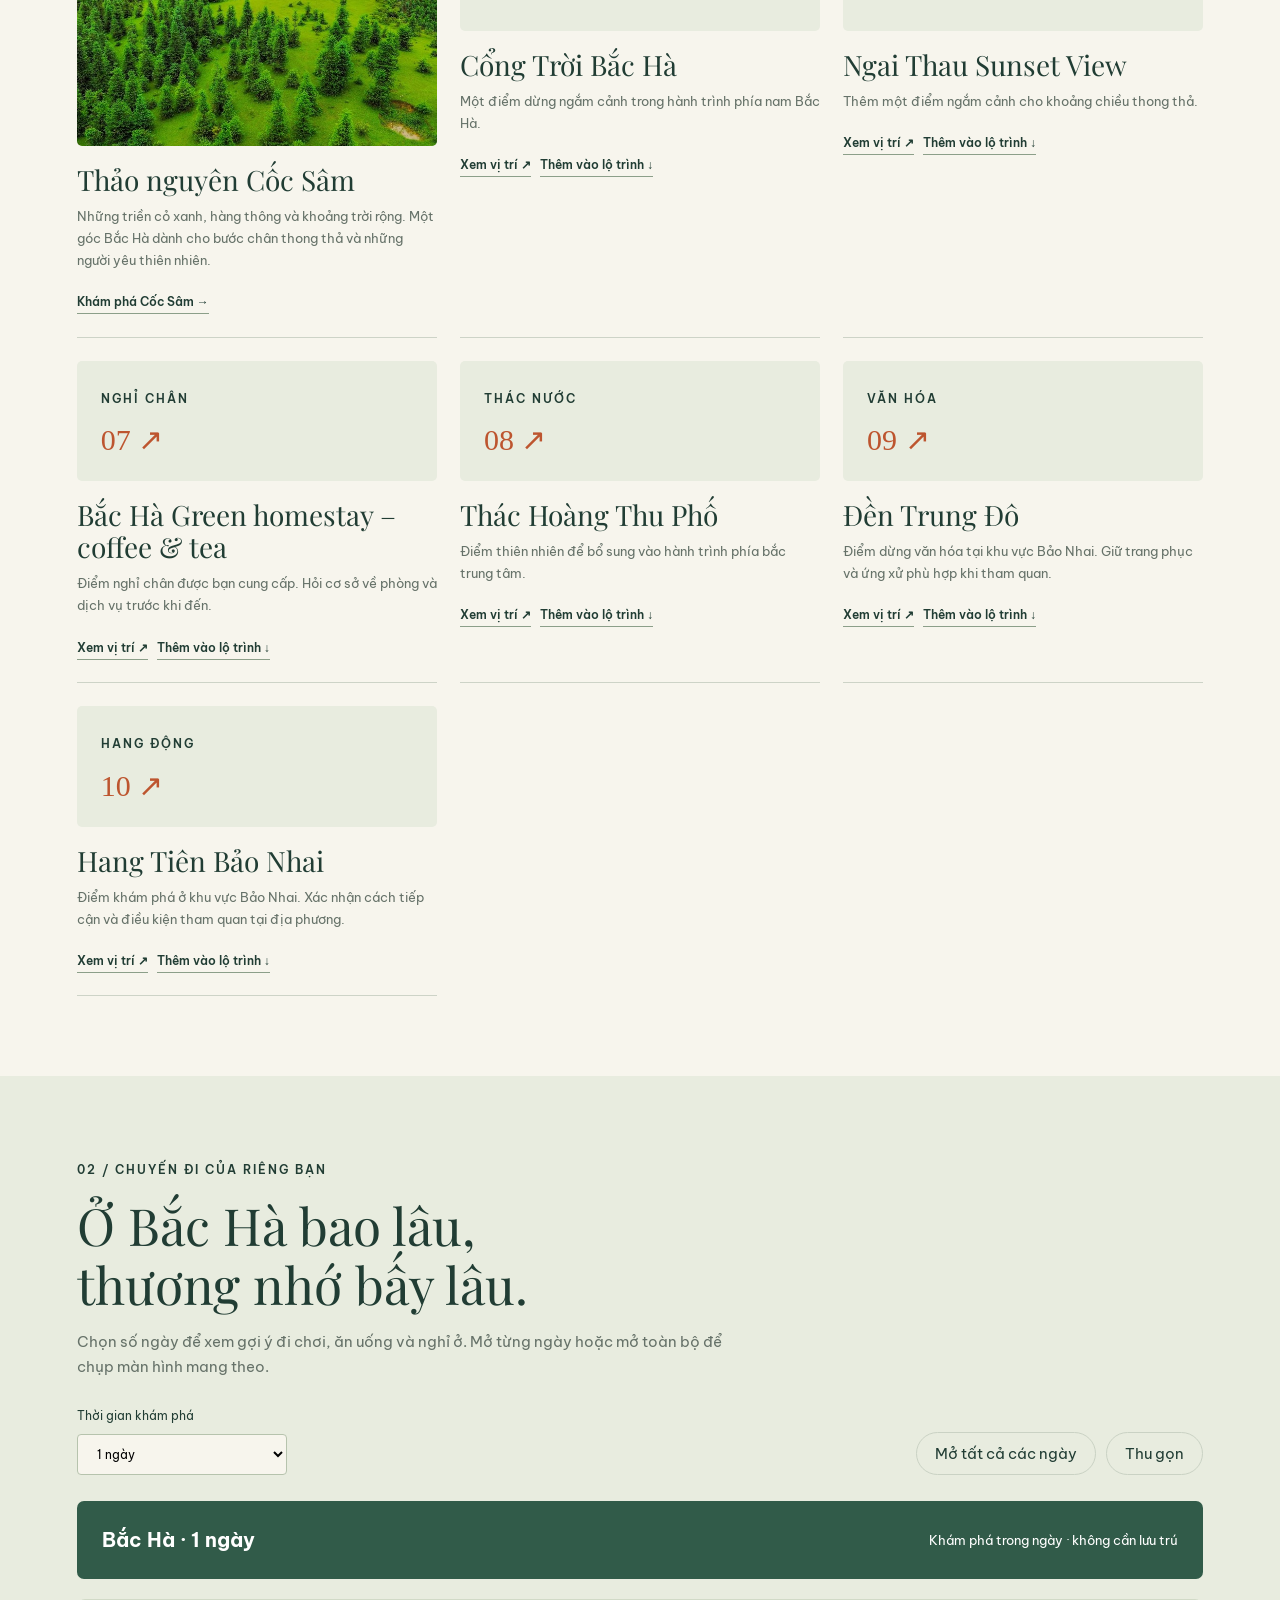
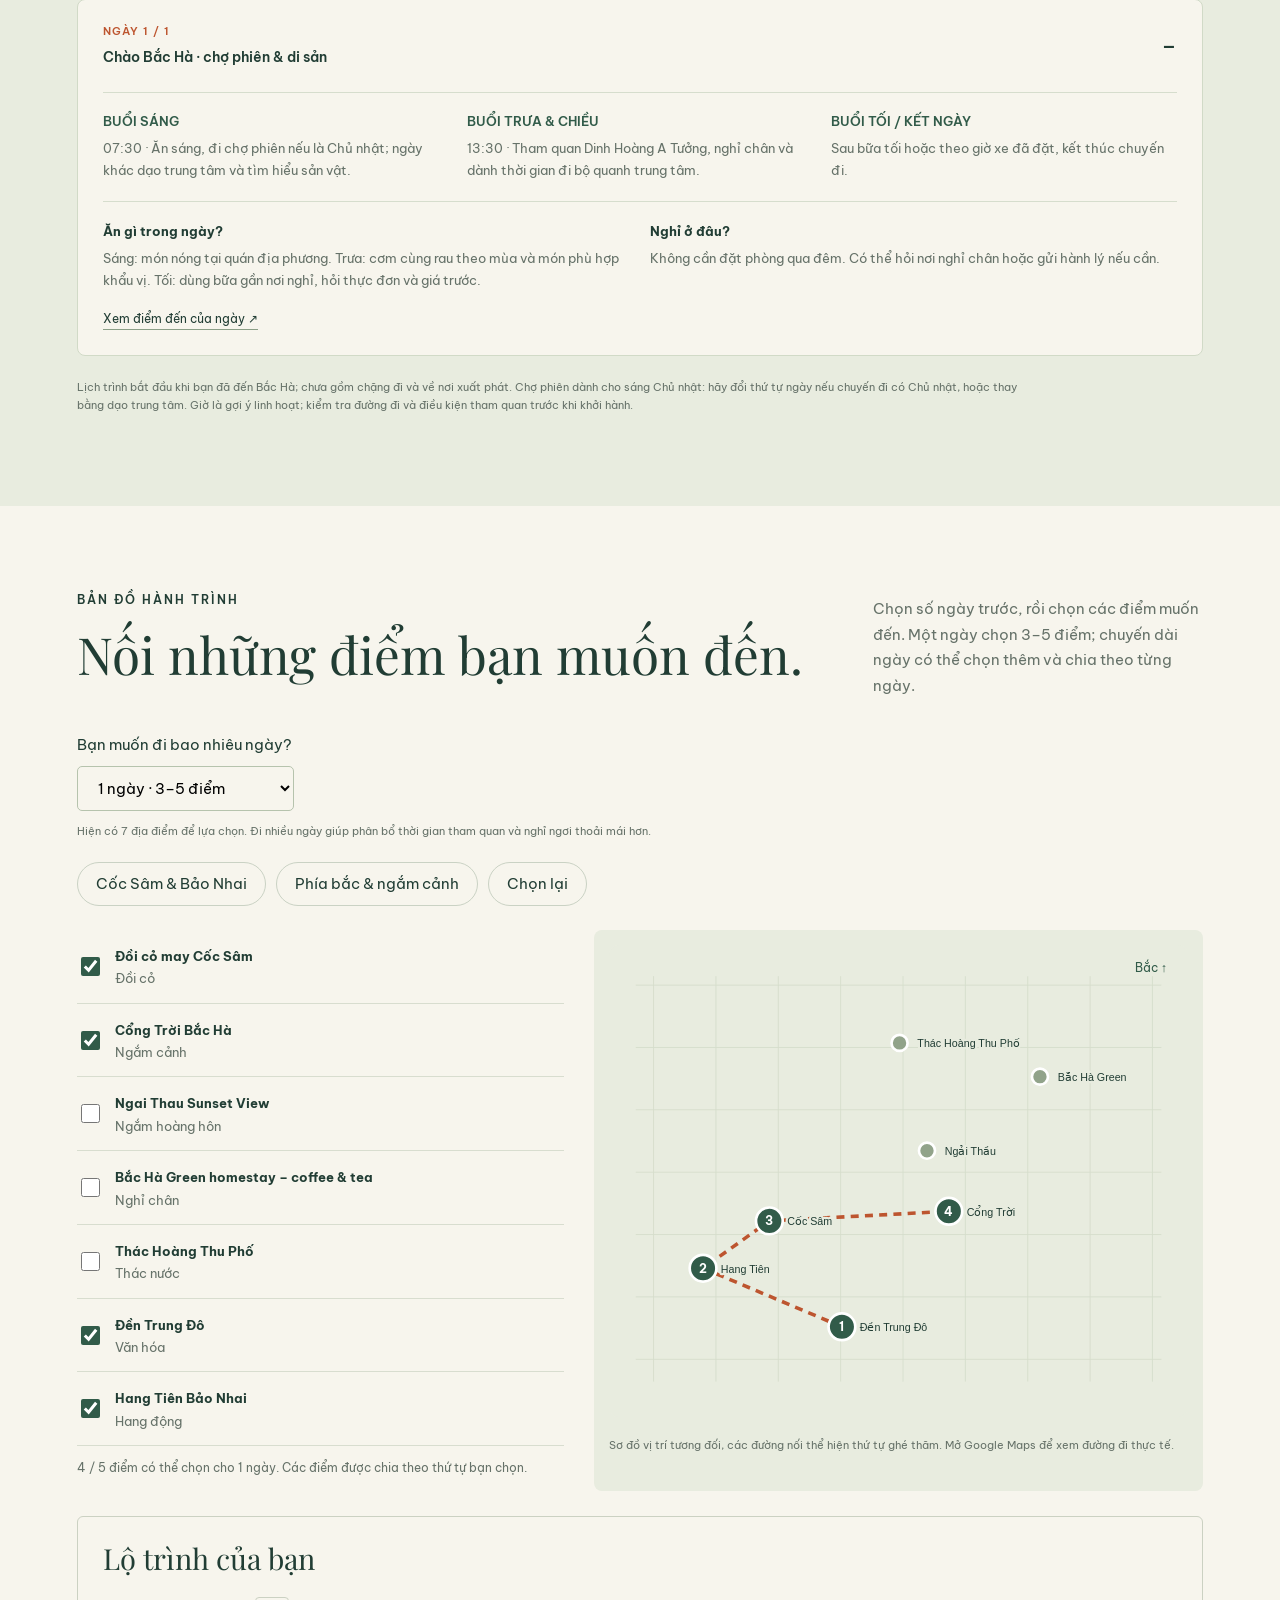
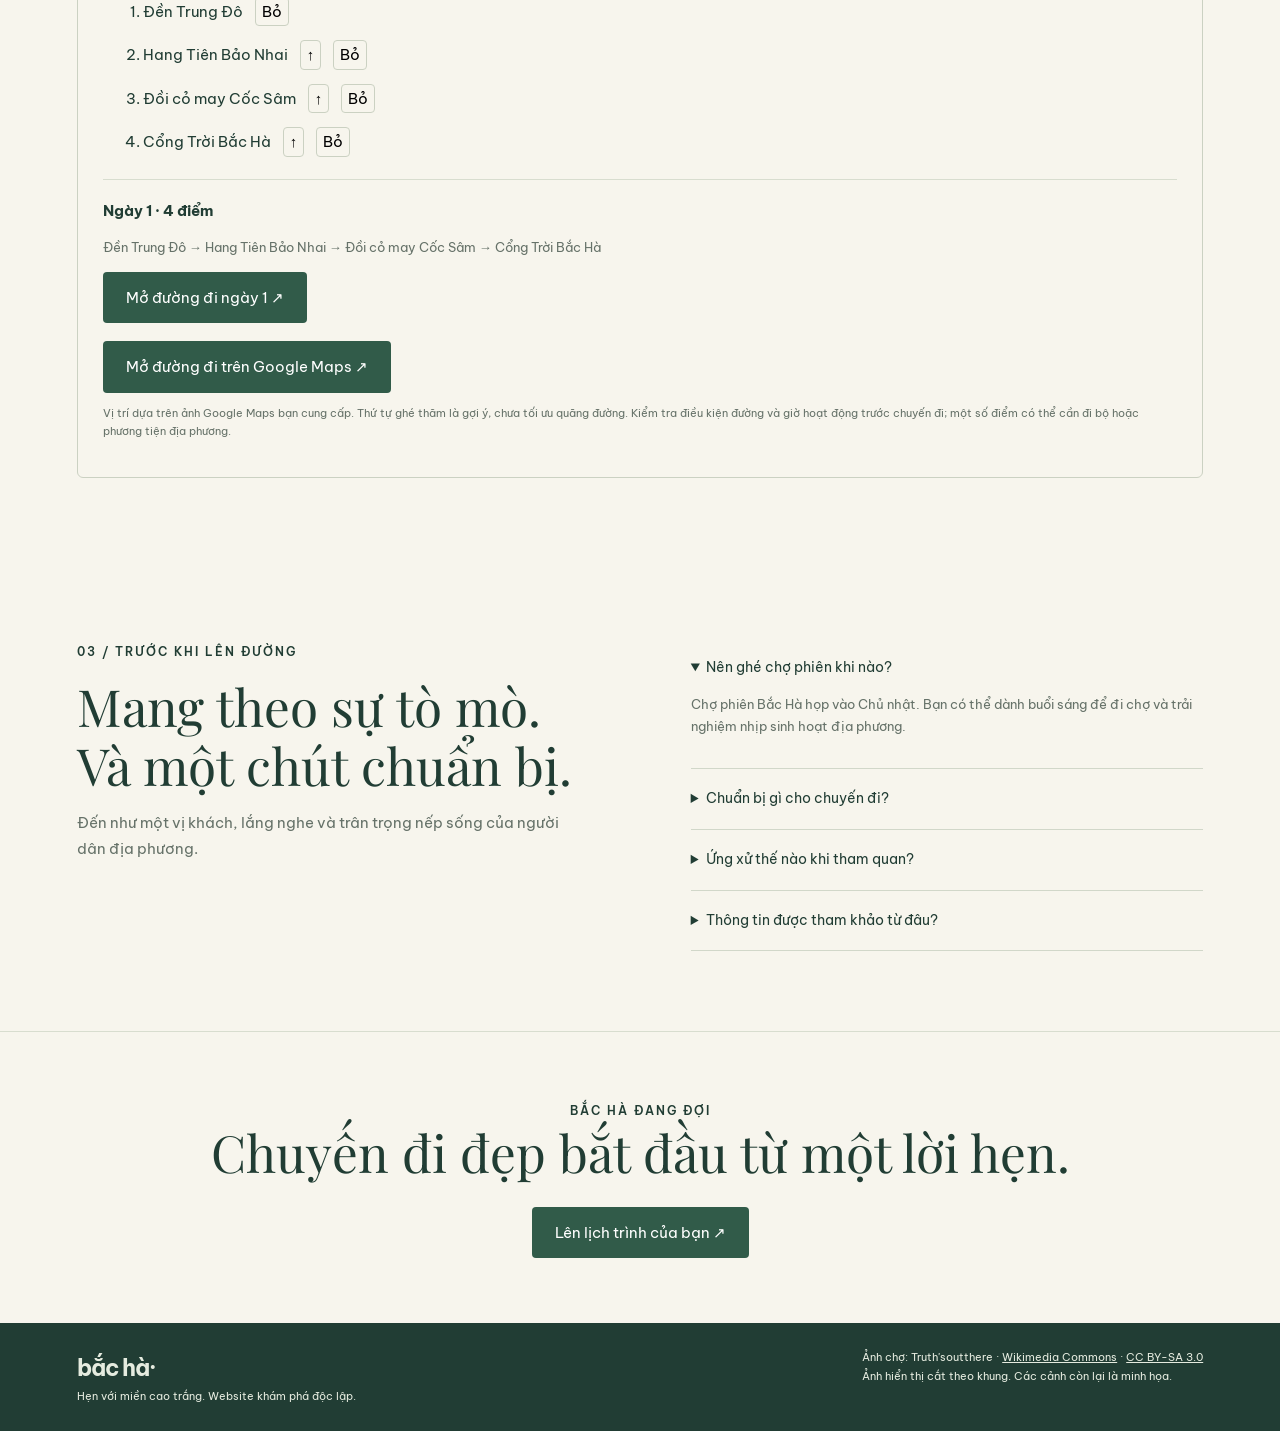
==== commit b7252269: "Chọn lộ trình theo số ngày" ====
--- a/index.html
+++ b/index.html
@@ -5,4 +5,4 @@
 .route-layout{display:grid;grid-template-columns:1fr 1.25fr;gap:30px;margin-top:24px}.route-presets{display:flex;gap:10px;flex-wrap:wrap}.route-option{display:flex;align-items:center;gap:12px;border-bottom:1px solid #d8ddcf;padding:13px 0;cursor:pointer}.route-option input{width:19px;height:19px;accent-color:#315b49;flex-shrink:0}.route-option strong{font-size:13px}.route-option small{display:block;color:#667269}.route-map-panel{background:#e8ecdf;padding:15px;border-radius:8px}.route-map-panel svg{width:100%;height:auto}.route-result{padding:25px;margin-top:25px;border:1px solid #cbd1c2;border-radius:6px}.route-result h3{font-size:29px;margin:0}.route-result li{padding:7px 0}.route-result li button{margin-left:12px;background:none;border:1px solid #cbd1c2;border-radius:4px;cursor:pointer}.route-result a[aria-disabled="true"]{background:#68796f;pointer-events:none}#route-status{font-size:12px}@media(max-width:760px){.route-layout{grid-template-columns:1fr}.route-result{padding:18px}}
 
 .trip-planner{display:block}.trip-heading{max-width:720px}.trip-heading p{max-width:650px}.trip-controls{display:flex;justify-content:space-between;align-items:end;gap:24px;margin:26px 0}.trip-controls label{margin:0;min-width:210px}.trip-controls select{display:block;margin-top:8px;max-width:100%}.trip-buttons{display:flex;flex-wrap:wrap;gap:10px}.trip-overview{display:flex;justify-content:space-between;gap:20px;align-items:center;padding:22px 25px;background:#315b49;color:white;border-radius:7px;margin-bottom:20px}.trip-overview strong{font-size:20px}.trip-overview span{font-size:13px}.trip-day{background:#f7f5ed;border:1px solid #d1dac7;border-radius:8px;margin:14px 0;padding:0;overflow:hidden;break-inside:avoid}.trip-day summary{display:flex;justify-content:space-between;align-items:center;gap:18px;padding:22px 25px;list-style:none;font-weight:600}.trip-day summary::-webkit-details-marker{display:none}.trip-day summary::after{content:'+';font-size:25px;font-weight:400}.trip-day[open] summary::after{content:'−'}.trip-day summary small{display:block;color:#bd552f;font-size:11px;letter-spacing:1px;text-transform:uppercase;margin-bottom:5px}.trip-body{padding:0 25px 24px}.trip-activities{display:grid;grid-template-columns:repeat(3,1fr);gap:18px;border-top:1px solid #d6ddcd;padding-top:20px}.trip-activities h3{font:600 13px 'Be Vietnam Pro',sans-serif;margin:0 0 8px;color:#315b49}.trip-activities p,.trip-meals p{font-size:13px;margin:0;max-width:none}.trip-meals{display:grid;grid-template-columns:1fr 1fr;gap:20px;border-top:1px solid #d6ddcd;margin-top:20px;padding-top:18px}.trip-meals strong{font-size:13px;display:block;margin-bottom:5px}.trip-note{max-width:950px!important;margin-top:22px}.trip-map{display:inline-block;font-size:12px;border-bottom:1px solid #8b9f87;margin-top:18px}.trip-day summary:focus-visible{outline:3px solid #bd552f;outline-offset:-4px}@media(max-width:760px){.trip-controls{display:block}.trip-buttons{margin-top:18px}.trip-activities{grid-template-columns:1fr;gap:15px}.trip-meals{grid-template-columns:1fr;gap:15px}.trip-overview{display:block}.trip-overview span{display:block;margin-top:6px}.trip-day summary{padding:18px}.trip-body{padding:0 18px 20px}}
-</style></head><body><header><a class="logo" href="#">bắc hà<span>·</span></a><nav aria-label="Điều hướng chính"><a href="#kham-pha">Khám phá</a><a href="#lich-trinh">Lịch trình</a><a href="#ban-do">Bản đồ</a><a href="#cam-nang">Cẩm nang</a></nav><a class="btn menu-cta" href="#lich-trinh">Lên đường cùng bạn ↗</a></header><main><div class="hero"><div class="hero-copy"><div class="eyebrow small">Bắc Hà · Lào Cai · Việt Nam</div><h1>Hẹn với<br>miền <em>cao trắng.</em></h1><p class="intro">Có một Bắc Hà để bạn chậm lại. Theo sắc váy xuống chợ phiên, tìm mùa hoa mận, và mang về những câu chuyện từ miền núi.</p><a class="btn" href="#kham-pha">Khám phá Bắc Hà &nbsp; ↗</a><div class="hero-bottom"><span>Một hành trình, nhiều điều thương.</span><span class="line"></span><span>22°32′ N</span></div></div><div class="hero-art" role="img" aria-label="Tranh minh họa núi đồi xanh và con đường qua cao nguyên"><svg viewBox="0 0 550 620" preserveAspectRatio="xMidYMid slice" xmlns="http://www.w3.org/2000/svg"><defs><linearGradient id="sky" x2="0" y2="1"><stop stop-color="#dce2cc"/><stop offset="1" stop-color="#a6bea0"/></linearGradient><pattern id="lines" width="25" height="25" patternUnits="userSpaceOnUse" patternTransform="rotate(-20)"><path d="M0 0H25" stroke="#aec08e" stroke-width="2"/></pattern></defs><path fill="url(#sky)" d="M0 0H550V620H0Z"/><circle cx="145" cy="155" r="48" fill="#efdfaa"/><path d="M-50 320L130 190 290 335 430 180 650 350V650H-50" fill="#819b83"/><path d="M-40 390L135 290 270 390 440 265 600 370V650H-40" fill="#587c68"/><path d="M-40 460Q160 270 360 435T650 370V650H-40" fill="#355e4f"/><path d="M-50 520Q190 355 380 495T620 440V650H-50" fill="#718953"/><path d="M-50 520Q190 355 380 495T620 440V650H-50" fill="url(#lines)"/><path d="M280 410Q80 470 290 520T220 650" stroke="#d4c391" stroke-width="18" fill="none"/><path d="M-40 595Q85 470 210 550L125 650H-40" fill="#234b3e"/><g fill="#f1e8cf"><path d="M345 424h38v25h-38z"/><path d="M395 445h29v20h-29z"/></g><g fill="#5f5141"><path d="M338 425l26-20 26 20z"/><path d="M390 446l20-16 20 16z"/></g></svg><div class="seal">ĐI CHẬM<br>NHỚ LÂU<br>✳</div><div class="art-caption">CAO NGUYÊN TRẮNG<br>Minh họa cảm hứng Bắc Hà</div></div></div><div class="strip"><span>Chợ phiên rực rỡ</span><span>Mùa mận thương nhớ</span><span>Những nếp nhà bình yên</span></div><section id="kham-pha"><div class="section-heading"><div><span class="small">01 / Những điều níu chân</span><h2>Mỗi nơi, một nét Bắc Hà.</h2></div><p>Bắt đầu từ một phiên chợ, rồi dành thêm thời gian cho những vẻ đẹp quanh mình.</p></div><div class="filters" aria-label="Lọc trải nghiệm"><button class="filter active" data-filter="all" aria-pressed="true">Tất cả</button><button class="filter" data-filter="culture" aria-pressed="false">Văn hóa</button><button class="filter" data-filter="nature" aria-pressed="false">Thiên nhiên</button><button class="filter" data-filter="stay" aria-pressed="false">Nghỉ chân</button></div><div class="cards"><article class="card" data-category="culture"><div class="card-visual"><img src="https://cdn.govietnam.travel/wp-content/uploads/2026/04/BE1BAAFc_HC3A0_Sunday_market2C_Vietnam_-_20131027-17-1024x685.jpg" alt="Sắc màu chợ phiên Bắc Hà" loading="lazy"><span class="number">01 / VĂN HÓA</span></div><h3>Sắc màu chợ phiên</h3><p>Sáng Chủ nhật, gặp Bắc Hà trong những gian hàng, sắc thổ cẩm và nhịp chuyện trò của người đi chợ.</p><a class="text-link" href="https://www.google.com/maps/search/?api=1&query=Cho+phien+Bac+Ha" target="_blank" rel="noopener">Tìm trên bản đồ ↗</a></article><article class="card" data-category="nature"><div class="card-visual plum" role="img" aria-label="Minh họa hoa mận trắng"><span class="number">02 / THIÊN NHIÊN</span><span class="visual-note">Tranh minh họa</span></div><h3>Hẹn mùa hoa, mùa quả</h3><p>Xuân về theo hoa mận trắng. Đến mùa hè, những vườn mận tam hoa lại mang một sắc màu khác.</p><a class="text-link" href="https://nongthon.vietnamtourism.gov.vn/visiting-and-experiencing-tam-hoa-plum-gardens-in-bac-ha-lao-cai/?lang=en" target="_blank" rel="noopener">Tìm hiểu mùa mận ↗</a></article><article class="card" data-category="culture"><div class="card-visual palace"><svg viewBox="0 0 300 200" role="img" aria-label="Minh họa kiến trúc dinh Hoàng A Tưởng"><path fill="#7f9279" d="M0 160Q60 50 130 100T300 95V200H0"/><path fill="#d6ad64" d="M35 89H265V177H35Z"/><path fill="#ecd091" d="M104 55H196V177H104Z"/><path fill="#8b7458" d="M26 88L150 32 274 88H196L150 59 104 88Z"/><g fill="#66756b"><path d="M121 177V128Q150 96 179 128V177Z"/><path d="M48 114h21v38H48zM79 114h14v38H79zM207 114h14v38h-14zM231 114h21v38h-21zM130 76h14v23h-14zM156 76h14v23h-14z"/></g><path fill="#c3b28d" d="M100 177h100l30 23H70Z"/></svg><span class="number">03 / DI SẢN</span><span class="visual-note">Tranh minh họa</span></div><h3>Dinh Hoàng A Tưởng</h3><p>Dừng chân bên công trình kiến trúc gắn với lịch sử Bắc Hà, để hành trình có thêm một lát cắt quá khứ.</p><a class="text-link" href="https://www.google.com/maps/search/?api=1&query=Dinh+Hoang+A+Tuong+Bac+Ha" target="_blank" rel="noopener">Tìm trên bản đồ ↗</a></article><article class="card" data-category="nature"><div class="card-visual"><img src="assets/coc-sam.png" alt="Đồi cỏ xanh và những hàng thông tại Cốc Sâm, ảnh do bạn đọc cung cấp" loading="lazy"><span class="number">04 / THIÊN NHIÊN</span></div><h3>Thảo nguyên Cốc Sâm</h3><p>Những triền cỏ xanh, hàng thông và khoảng trời rộng. Một góc Bắc Hà dành cho bước chân thong thả và những người yêu thiên nhiên.</p><a class="text-link" href="coc-sam.html">Khám phá Cốc Sâm →</a></article><article class="card" data-category="nature"><div style="background:#e8ecdf;padding:24px;border-radius:5px;min-height:105px"><span class="small">Ngắm cảnh</span><div style="font:30px Georgia;margin-top:12px;color:#bd552f">05 ↗</div></div><h3>Cổng Trời Bắc Hà</h3><p>Một điểm dừng ngắm cảnh trong hành trình phía nam Bắc Hà.</p><a class="text-link" href="https://www.google.com/maps/search/?api=1&query=22.4980821%2C104.2762667" target="_blank" rel="noopener">Xem vị trí ↗</a> &nbsp; <a class="text-link" href="#ban-do">Thêm vào lộ trình ↓</a></article><article class="card" data-category="nature"><div style="background:#e8ecdf;padding:24px;border-radius:5px;min-height:105px"><span class="small">Ngắm hoàng hôn</span><div style="font:30px Georgia;margin-top:12px;color:#bd552f">06 ↗</div></div><h3>Ngai Thau Sunset View</h3><p>Thêm một điểm ngắm cảnh cho khoảng chiều thong thả.</p><a class="text-link" href="https://www.google.com/maps/search/?api=1&query=22.5219834%2C104.2702584" target="_blank" rel="noopener">Xem vị trí ↗</a> &nbsp; <a class="text-link" href="#ban-do">Thêm vào lộ trình ↓</a></article><article class="card" data-category="stay"><div style="background:#e8ecdf;padding:24px;border-radius:5px;min-height:105px"><span class="small">Nghỉ chân</span><div style="font:30px Georgia;margin-top:12px;color:#bd552f">07 ↗</div></div><h3>Bắc Hà Green homestay – coffee & tea</h3><p>Điểm nghỉ chân được bạn cung cấp. Hỏi cơ sở về phòng và dịch vụ trước khi đến.</p><a class="text-link" href="https://www.google.com/maps/search/?api=1&query=B%E1%BA%AEC%20H%C3%80%20GREEN%20homestay%20coffee%20tea%20H822%2BFGR%20B%E1%BA%AFc%20H%C3%A0%20L%C3%A0o%20Cai" target="_blank" rel="noopener">Xem vị trí ↗</a> &nbsp; <a class="text-link" href="#ban-do">Thêm vào lộ trình ↓</a></article><article class="card" data-category="nature"><div style="background:#e8ecdf;padding:24px;border-radius:5px;min-height:105px"><span class="small">Thác nước</span><div style="font:30px Georgia;margin-top:12px;color:#bd552f">08 ↗</div></div><h3>Thác Hoàng Thu Phố</h3><p>Điểm thiên nhiên để bổ sung vào hành trình phía bắc trung tâm.</p><a class="text-link" href="https://www.google.com/maps/search/?api=1&query=22.5644918%2C104.2627229" target="_blank" rel="noopener">Xem vị trí ↗</a> &nbsp; <a class="text-link" href="#ban-do">Thêm vào lộ trình ↓</a></article><article class="card" data-category="culture"><div style="background:#e8ecdf;padding:24px;border-radius:5px;min-height:105px"><span class="small">Văn hóa</span><div style="font:30px Georgia;margin-top:12px;color:#bd552f">09 ↗</div></div><h3>Đền Trung Đô</h3><p>Điểm dừng văn hóa tại khu vực Bảo Nhai. Giữ trang phục và ứng xử phù hợp khi tham quan.</p><a class="text-link" href="https://www.google.com/maps/search/?api=1&query=22.4525494%2C104.2468791" target="_blank" rel="noopener">Xem vị trí ↗</a> &nbsp; <a class="text-link" href="#ban-do">Thêm vào lộ trình ↓</a></article><article class="card" data-category="nature"><div style="background:#e8ecdf;padding:24px;border-radius:5px;min-height:105px"><span class="small">Hang động</span><div style="font:30px Georgia;margin-top:12px;color:#bd552f">10 ↗</div></div><h3>Hang Tiên Bảo Nhai</h3><p>Điểm khám phá ở khu vực Bảo Nhai. Xác nhận cách tiếp cận và điều kiện tham quan tại địa phương.</p><a class="text-link" href="https://www.google.com/maps/search/?api=1&query=22.4756493%2C104.2087089" target="_blank" rel="noopener">Xem vị trí ↗</a> &nbsp; <a class="text-link" href="#ban-do">Thêm vào lộ trình ↓</a></article></div></section><section class="planner trip-planner" id="lich-trinh"><div class="trip-heading"><span class="small">02 / Chuyến đi của riêng bạn</span><h2>Ở Bắc Hà bao lâu,<br>thương nhớ bấy lâu.</h2><p>Chọn số ngày để xem gợi ý đi chơi, ăn uống và nghỉ ở. Mở từng ngày hoặc mở toàn bộ để chụp màn hình mang theo.</p></div><div class="trip-controls"><label for="duration">Thời gian khám phá<select id="duration"><option value="1">1 ngày</option><option value="2">2 ngày · 1 đêm</option><option value="3">3 ngày · 2 đêm</option><option value="5">5 ngày · 4 đêm</option><option value="7">7 ngày · 6 đêm</option></select></label><div class="trip-buttons"><button class="filter" id="trip-expand" type="button">Mở tất cả các ngày</button><button class="filter" id="trip-collapse" type="button">Thu gọn</button></div></div><div class="trip-overview" id="trip-overview" aria-live="polite"></div><div id="trip-days"></div><p class="note trip-note">Lịch trình bắt đầu khi bạn đã đến Bắc Hà; chưa gồm chặng đi và về nơi xuất phát. Chợ phiên dành cho sáng Chủ nhật: hãy đổi thứ tự ngày nếu chuyến đi có Chủ nhật, hoặc thay bằng dạo trung tâm. Giờ là gợi ý linh hoạt; kiểm tra đường đi và điều kiện tham quan trước khi khởi hành.</p></section><section id="ban-do"><div class="section-heading"><div><span class="small">Bản đồ hành trình</span><h2>Nối những điểm bạn muốn đến.</h2></div><p>Chọn tuyến gợi ý hoặc tự chọn tối đa 5 điểm. Thứ tự bấm chọn là thứ tự các điểm dừng.</p></div><div class="route-presets"><button class="filter" data-route="south">Cốc Sâm & Bảo Nhai</button><button class="filter" data-route="north">Phía bắc & ngắm cảnh</button><button class="filter" id="route-clear">Chọn lại</button></div><div class="route-layout"><div><div id="route-choices"></div><p id="route-status" role="status" aria-live="polite"></p></div><div class="route-map-panel"><svg id="route-map" viewBox="0 0 650 530" role="img" aria-label="Sơ đồ vị trí tương đối và thứ tự các điểm đã chọn"></svg><p class="note">Sơ đồ vị trí tương đối, các đường nối thể hiện thứ tự ghé thăm. Mở Google Maps để xem đường đi thực tế.</p></div></div><div class="route-result"><h3>Lộ trình của bạn</h3><ol id="route-stops"></ol><a id="route-open" class="btn" target="_blank" rel="noopener">Mở đường đi trên Google Maps ↗</a><p class="note">Vị trí dựa trên ảnh Google Maps bạn cung cấp. Thứ tự ghé thăm là gợi ý, chưa tối ưu quãng đường. Kiểm tra điều kiện đường và giờ hoạt động trước chuyến đi; một số điểm có thể cần đi bộ hoặc phương tiện địa phương.</p></div></section><section class="tips" id="cam-nang"><div><span class="small">03 / Trước khi lên đường</span><h2>Mang theo sự tò mò.<br>Và một chút chuẩn bị.</h2><p>Đến như một vị khách, lắng nghe và trân trọng nếp sống của người dân địa phương.</p></div><div><details open><summary>Nên ghé chợ phiên khi nào?</summary><p>Chợ phiên Bắc Hà họp vào Chủ nhật. Bạn có thể dành buổi sáng để đi chợ và trải nghiệm nhịp sinh hoạt địa phương.</p></details><details><summary>Chuẩn bị gì cho chuyến đi?</summary><p>Mang giày dễ đi bộ, áo khoác, đồ che mưa và tiền mặt. Kiểm tra dự báo thời tiết gần ngày đi để điều chỉnh hành lý.</p></details><details><summary>Ứng xử thế nào khi tham quan?</summary><p>Xin phép trước khi chụp ảnh người dân. Giữ vệ sinh, hỏi giá trước khi mua và tôn trọng không gian sinh hoạt riêng.</p></details><details><summary>Thông tin được tham khảo từ đâu?</summary><p>Tham khảo <a class="text-link" href="https://www.vietnam.travel/places-to-go/northern-vietnam/sapa" target="_blank" rel="noopener">Vietnam Tourism</a> về phiên chợ Chủ nhật, <a class="text-link" href="https://www.vietnamairlines.com/sa/en/plan-book/travel/travel-guide/bac-ha-market" target="_blank" rel="noopener">Vietnam Airlines</a> về điểm đến, và trang du lịch nông thôn của Cục Du lịch Quốc gia Việt Nam về mận tam hoa. Lịch trình là gợi ý biên soạn của website.</p></details></div></section><div class="closing"><span class="small">Bắc Hà đang đợi</span><h2>Chuyến đi đẹp bắt đầu từ một lời hẹn.</h2><a class="btn" href="#lich-trinh">Lên lịch trình của bạn ↗</a></div></main><footer><div><span class="logo">bắc hà·</span><br>Hẹn với miền cao trắng. Website khám phá độc lập.</div><div>Ảnh chợ: Truth'soutthere · <a href="https://commons.wikimedia.org/wiki/File:B%E1%BA%AFc_H%C3%A0_Sunday_market,_Vietnam_-_20131027-17.jpg" target="_blank" rel="noopener">Wikimedia Commons</a> · <a href="https://creativecommons.org/licenses/by-sa/3.0/" target="_blank" rel="noopener">CC BY-SA 3.0</a><br>Ảnh hiển thị cắt theo khung. Các cảnh còn lại là minh họa.</div></footer><script>document.querySelectorAll('.filter[data-filter]').forEach(b=>b.addEventListener('click',()=>{document.querySelectorAll('.filter[data-filter]').forEach(x=>{x.classList.toggle('active',x===b);x.setAttribute('aria-pressed',x===b?'true':'false')});document.querySelectorAll('.card').forEach(c=>c.hidden=b.dataset.filter!=='all'&&c.dataset.category!==b.dataset.filter)}));</script><script src="assets/routes.js"></script><script src="assets/planner.js"></script></body></html>
+</style></head><body><header><a class="logo" href="#">bắc hà<span>·</span></a><nav aria-label="Điều hướng chính"><a href="#kham-pha">Khám phá</a><a href="#lich-trinh">Lịch trình</a><a href="#ban-do">Bản đồ</a><a href="#cam-nang">Cẩm nang</a></nav><a class="btn menu-cta" href="#lich-trinh">Lên đường cùng bạn ↗</a></header><main><div class="hero"><div class="hero-copy"><div class="eyebrow small">Bắc Hà · Lào Cai · Việt Nam</div><h1>Hẹn với<br>miền <em>cao trắng.</em></h1><p class="intro">Có một Bắc Hà để bạn chậm lại. Theo sắc váy xuống chợ phiên, tìm mùa hoa mận, và mang về những câu chuyện từ miền núi.</p><a class="btn" href="#kham-pha">Khám phá Bắc Hà &nbsp; ↗</a><div class="hero-bottom"><span>Một hành trình, nhiều điều thương.</span><span class="line"></span><span>22°32′ N</span></div></div><div class="hero-art" role="img" aria-label="Tranh minh họa núi đồi xanh và con đường qua cao nguyên"><svg viewBox="0 0 550 620" preserveAspectRatio="xMidYMid slice" xmlns="http://www.w3.org/2000/svg"><defs><linearGradient id="sky" x2="0" y2="1"><stop stop-color="#dce2cc"/><stop offset="1" stop-color="#a6bea0"/></linearGradient><pattern id="lines" width="25" height="25" patternUnits="userSpaceOnUse" patternTransform="rotate(-20)"><path d="M0 0H25" stroke="#aec08e" stroke-width="2"/></pattern></defs><path fill="url(#sky)" d="M0 0H550V620H0Z"/><circle cx="145" cy="155" r="48" fill="#efdfaa"/><path d="M-50 320L130 190 290 335 430 180 650 350V650H-50" fill="#819b83"/><path d="M-40 390L135 290 270 390 440 265 600 370V650H-40" fill="#587c68"/><path d="M-40 460Q160 270 360 435T650 370V650H-40" fill="#355e4f"/><path d="M-50 520Q190 355 380 495T620 440V650H-50" fill="#718953"/><path d="M-50 520Q190 355 380 495T620 440V650H-50" fill="url(#lines)"/><path d="M280 410Q80 470 290 520T220 650" stroke="#d4c391" stroke-width="18" fill="none"/><path d="M-40 595Q85 470 210 550L125 650H-40" fill="#234b3e"/><g fill="#f1e8cf"><path d="M345 424h38v25h-38z"/><path d="M395 445h29v20h-29z"/></g><g fill="#5f5141"><path d="M338 425l26-20 26 20z"/><path d="M390 446l20-16 20 16z"/></g></svg><div class="seal">ĐI CHẬM<br>NHỚ LÂU<br>✳</div><div class="art-caption">CAO NGUYÊN TRẮNG<br>Minh họa cảm hứng Bắc Hà</div></div></div><div class="strip"><span>Chợ phiên rực rỡ</span><span>Mùa mận thương nhớ</span><span>Những nếp nhà bình yên</span></div><section id="kham-pha"><div class="section-heading"><div><span class="small">01 / Những điều níu chân</span><h2>Mỗi nơi, một nét Bắc Hà.</h2></div><p>Bắt đầu từ một phiên chợ, rồi dành thêm thời gian cho những vẻ đẹp quanh mình.</p></div><div class="filters" aria-label="Lọc trải nghiệm"><button class="filter active" data-filter="all" aria-pressed="true">Tất cả</button><button class="filter" data-filter="culture" aria-pressed="false">Văn hóa</button><button class="filter" data-filter="nature" aria-pressed="false">Thiên nhiên</button><button class="filter" data-filter="stay" aria-pressed="false">Nghỉ chân</button></div><div class="cards"><article class="card" data-category="culture"><div class="card-visual"><img src="https://cdn.govietnam.travel/wp-content/uploads/2026/04/BE1BAAFc_HC3A0_Sunday_market2C_Vietnam_-_20131027-17-1024x685.jpg" alt="Sắc màu chợ phiên Bắc Hà" loading="lazy"><span class="number">01 / VĂN HÓA</span></div><h3>Sắc màu chợ phiên</h3><p>Sáng Chủ nhật, gặp Bắc Hà trong những gian hàng, sắc thổ cẩm và nhịp chuyện trò của người đi chợ.</p><a class="text-link" href="https://www.google.com/maps/search/?api=1&query=Cho+phien+Bac+Ha" target="_blank" rel="noopener">Tìm trên bản đồ ↗</a></article><article class="card" data-category="nature"><div class="card-visual plum" role="img" aria-label="Minh họa hoa mận trắng"><span class="number">02 / THIÊN NHIÊN</span><span class="visual-note">Tranh minh họa</span></div><h3>Hẹn mùa hoa, mùa quả</h3><p>Xuân về theo hoa mận trắng. Đến mùa hè, những vườn mận tam hoa lại mang một sắc màu khác.</p><a class="text-link" href="https://nongthon.vietnamtourism.gov.vn/visiting-and-experiencing-tam-hoa-plum-gardens-in-bac-ha-lao-cai/?lang=en" target="_blank" rel="noopener">Tìm hiểu mùa mận ↗</a></article><article class="card" data-category="culture"><div class="card-visual palace"><svg viewBox="0 0 300 200" role="img" aria-label="Minh họa kiến trúc dinh Hoàng A Tưởng"><path fill="#7f9279" d="M0 160Q60 50 130 100T300 95V200H0"/><path fill="#d6ad64" d="M35 89H265V177H35Z"/><path fill="#ecd091" d="M104 55H196V177H104Z"/><path fill="#8b7458" d="M26 88L150 32 274 88H196L150 59 104 88Z"/><g fill="#66756b"><path d="M121 177V128Q150 96 179 128V177Z"/><path d="M48 114h21v38H48zM79 114h14v38H79zM207 114h14v38h-14zM231 114h21v38h-21zM130 76h14v23h-14zM156 76h14v23h-14z"/></g><path fill="#c3b28d" d="M100 177h100l30 23H70Z"/></svg><span class="number">03 / DI SẢN</span><span class="visual-note">Tranh minh họa</span></div><h3>Dinh Hoàng A Tưởng</h3><p>Dừng chân bên công trình kiến trúc gắn với lịch sử Bắc Hà, để hành trình có thêm một lát cắt quá khứ.</p><a class="text-link" href="https://www.google.com/maps/search/?api=1&query=Dinh+Hoang+A+Tuong+Bac+Ha" target="_blank" rel="noopener">Tìm trên bản đồ ↗</a></article><article class="card" data-category="nature"><div class="card-visual"><img src="assets/coc-sam.png" alt="Đồi cỏ xanh và những hàng thông tại Cốc Sâm, ảnh do bạn đọc cung cấp" loading="lazy"><span class="number">04 / THIÊN NHIÊN</span></div><h3>Thảo nguyên Cốc Sâm</h3><p>Những triền cỏ xanh, hàng thông và khoảng trời rộng. Một góc Bắc Hà dành cho bước chân thong thả và những người yêu thiên nhiên.</p><a class="text-link" href="coc-sam.html">Khám phá Cốc Sâm →</a></article><article class="card" data-category="nature"><div style="background:#e8ecdf;padding:24px;border-radius:5px;min-height:105px"><span class="small">Ngắm cảnh</span><div style="font:30px Georgia;margin-top:12px;color:#bd552f">05 ↗</div></div><h3>Cổng Trời Bắc Hà</h3><p>Một điểm dừng ngắm cảnh trong hành trình phía nam Bắc Hà.</p><a class="text-link" href="https://www.google.com/maps/search/?api=1&query=22.4980821%2C104.2762667" target="_blank" rel="noopener">Xem vị trí ↗</a> &nbsp; <a class="text-link" href="#ban-do">Thêm vào lộ trình ↓</a></article><article class="card" data-category="nature"><div style="background:#e8ecdf;padding:24px;border-radius:5px;min-height:105px"><span class="small">Ngắm hoàng hôn</span><div style="font:30px Georgia;margin-top:12px;color:#bd552f">06 ↗</div></div><h3>Ngai Thau Sunset View</h3><p>Thêm một điểm ngắm cảnh cho khoảng chiều thong thả.</p><a class="text-link" href="https://www.google.com/maps/search/?api=1&query=22.5219834%2C104.2702584" target="_blank" rel="noopener">Xem vị trí ↗</a> &nbsp; <a class="text-link" href="#ban-do">Thêm vào lộ trình ↓</a></article><article class="card" data-category="stay"><div style="background:#e8ecdf;padding:24px;border-radius:5px;min-height:105px"><span class="small">Nghỉ chân</span><div style="font:30px Georgia;margin-top:12px;color:#bd552f">07 ↗</div></div><h3>Bắc Hà Green homestay – coffee & tea</h3><p>Điểm nghỉ chân được bạn cung cấp. Hỏi cơ sở về phòng và dịch vụ trước khi đến.</p><a class="text-link" href="https://www.google.com/maps/search/?api=1&query=B%E1%BA%AEC%20H%C3%80%20GREEN%20homestay%20coffee%20tea%20H822%2BFGR%20B%E1%BA%AFc%20H%C3%A0%20L%C3%A0o%20Cai" target="_blank" rel="noopener">Xem vị trí ↗</a> &nbsp; <a class="text-link" href="#ban-do">Thêm vào lộ trình ↓</a></article><article class="card" data-category="nature"><div style="background:#e8ecdf;padding:24px;border-radius:5px;min-height:105px"><span class="small">Thác nước</span><div style="font:30px Georgia;margin-top:12px;color:#bd552f">08 ↗</div></div><h3>Thác Hoàng Thu Phố</h3><p>Điểm thiên nhiên để bổ sung vào hành trình phía bắc trung tâm.</p><a class="text-link" href="https://www.google.com/maps/search/?api=1&query=22.5644918%2C104.2627229" target="_blank" rel="noopener">Xem vị trí ↗</a> &nbsp; <a class="text-link" href="#ban-do">Thêm vào lộ trình ↓</a></article><article class="card" data-category="culture"><div style="background:#e8ecdf;padding:24px;border-radius:5px;min-height:105px"><span class="small">Văn hóa</span><div style="font:30px Georgia;margin-top:12px;color:#bd552f">09 ↗</div></div><h3>Đền Trung Đô</h3><p>Điểm dừng văn hóa tại khu vực Bảo Nhai. Giữ trang phục và ứng xử phù hợp khi tham quan.</p><a class="text-link" href="https://www.google.com/maps/search/?api=1&query=22.4525494%2C104.2468791" target="_blank" rel="noopener">Xem vị trí ↗</a> &nbsp; <a class="text-link" href="#ban-do">Thêm vào lộ trình ↓</a></article><article class="card" data-category="nature"><div style="background:#e8ecdf;padding:24px;border-radius:5px;min-height:105px"><span class="small">Hang động</span><div style="font:30px Georgia;margin-top:12px;color:#bd552f">10 ↗</div></div><h3>Hang Tiên Bảo Nhai</h3><p>Điểm khám phá ở khu vực Bảo Nhai. Xác nhận cách tiếp cận và điều kiện tham quan tại địa phương.</p><a class="text-link" href="https://www.google.com/maps/search/?api=1&query=22.4756493%2C104.2087089" target="_blank" rel="noopener">Xem vị trí ↗</a> &nbsp; <a class="text-link" href="#ban-do">Thêm vào lộ trình ↓</a></article></div></section><section class="planner trip-planner" id="lich-trinh"><div class="trip-heading"><span class="small">02 / Chuyến đi của riêng bạn</span><h2>Ở Bắc Hà bao lâu,<br>thương nhớ bấy lâu.</h2><p>Chọn số ngày để xem gợi ý đi chơi, ăn uống và nghỉ ở. Mở từng ngày hoặc mở toàn bộ để chụp màn hình mang theo.</p></div><div class="trip-controls"><label for="duration">Thời gian khám phá<select id="duration"><option value="1">1 ngày</option><option value="2">2 ngày · 1 đêm</option><option value="3">3 ngày · 2 đêm</option><option value="5">5 ngày · 4 đêm</option><option value="7">7 ngày · 6 đêm</option></select></label><div class="trip-buttons"><button class="filter" id="trip-expand" type="button">Mở tất cả các ngày</button><button class="filter" id="trip-collapse" type="button">Thu gọn</button></div></div><div class="trip-overview" id="trip-overview" aria-live="polite"></div><div id="trip-days"></div><p class="note trip-note">Lịch trình bắt đầu khi bạn đã đến Bắc Hà; chưa gồm chặng đi và về nơi xuất phát. Chợ phiên dành cho sáng Chủ nhật: hãy đổi thứ tự ngày nếu chuyến đi có Chủ nhật, hoặc thay bằng dạo trung tâm. Giờ là gợi ý linh hoạt; kiểm tra đường đi và điều kiện tham quan trước khi khởi hành.</p></section><section id="ban-do"><div class="section-heading"><div><span class="small">Bản đồ hành trình</span><h2>Nối những điểm bạn muốn đến.</h2></div><p>Chọn số ngày trước, rồi chọn các điểm muốn đến. Một ngày chọn 3–5 điểm; chuyến dài ngày có thể chọn thêm và chia theo từng ngày.</p></div><div style="margin:22px 0"><label for="route-duration">Bạn muốn đi bao nhiêu ngày?</label><select id="route-duration" style="display:block;margin-top:8px;padding:11px 16px;border:1px solid #b6c3ad;border-radius:5px;background:#f7f5ed"><option value="1">1 ngày · 3–5 điểm</option><option value="2">2 ngày · tối đa 6 điểm</option><option value="3">3 ngày · tối đa 9 điểm</option><option value="5">5 ngày · tối đa 15 điểm</option><option value="7">7 ngày · tối đa 21 điểm</option></select><p class="note">Hiện có 7 địa điểm để lựa chọn. Đi nhiều ngày giúp phân bổ thời gian tham quan và nghỉ ngơi thoải mái hơn.</p></div><div class="route-presets"><button class="filter" data-route="south">Cốc Sâm & Bảo Nhai</button><button class="filter" data-route="north">Phía bắc & ngắm cảnh</button><button class="filter" id="route-clear">Chọn lại</button></div><div class="route-layout"><div><div id="route-choices"></div><p id="route-status" role="status" aria-live="polite"></p></div><div class="route-map-panel"><svg id="route-map" viewBox="0 0 650 530" role="img" aria-label="Sơ đồ vị trí tương đối và thứ tự các điểm đã chọn"></svg><p class="note">Sơ đồ vị trí tương đối, các đường nối thể hiện thứ tự ghé thăm. Mở Google Maps để xem đường đi thực tế.</p></div></div><div class="route-result"><h3>Lộ trình của bạn</h3><ol id="route-stops"></ol><div id="route-daily"></div><a id="route-open" class="btn" target="_blank" rel="noopener">Mở đường đi trên Google Maps ↗</a><p class="note">Vị trí dựa trên ảnh Google Maps bạn cung cấp. Thứ tự ghé thăm là gợi ý, chưa tối ưu quãng đường. Kiểm tra điều kiện đường và giờ hoạt động trước chuyến đi; một số điểm có thể cần đi bộ hoặc phương tiện địa phương.</p></div></section><section class="tips" id="cam-nang"><div><span class="small">03 / Trước khi lên đường</span><h2>Mang theo sự tò mò.<br>Và một chút chuẩn bị.</h2><p>Đến như một vị khách, lắng nghe và trân trọng nếp sống của người dân địa phương.</p></div><div><details open><summary>Nên ghé chợ phiên khi nào?</summary><p>Chợ phiên Bắc Hà họp vào Chủ nhật. Bạn có thể dành buổi sáng để đi chợ và trải nghiệm nhịp sinh hoạt địa phương.</p></details><details><summary>Chuẩn bị gì cho chuyến đi?</summary><p>Mang giày dễ đi bộ, áo khoác, đồ che mưa và tiền mặt. Kiểm tra dự báo thời tiết gần ngày đi để điều chỉnh hành lý.</p></details><details><summary>Ứng xử thế nào khi tham quan?</summary><p>Xin phép trước khi chụp ảnh người dân. Giữ vệ sinh, hỏi giá trước khi mua và tôn trọng không gian sinh hoạt riêng.</p></details><details><summary>Thông tin được tham khảo từ đâu?</summary><p>Tham khảo <a class="text-link" href="https://www.vietnam.travel/places-to-go/northern-vietnam/sapa" target="_blank" rel="noopener">Vietnam Tourism</a> về phiên chợ Chủ nhật, <a class="text-link" href="https://www.vietnamairlines.com/sa/en/plan-book/travel/travel-guide/bac-ha-market" target="_blank" rel="noopener">Vietnam Airlines</a> về điểm đến, và trang du lịch nông thôn của Cục Du lịch Quốc gia Việt Nam về mận tam hoa. Lịch trình là gợi ý biên soạn của website.</p></details></div></section><div class="closing"><span class="small">Bắc Hà đang đợi</span><h2>Chuyến đi đẹp bắt đầu từ một lời hẹn.</h2><a class="btn" href="#lich-trinh">Lên lịch trình của bạn ↗</a></div></main><footer><div><span class="logo">bắc hà·</span><br>Hẹn với miền cao trắng. Website khám phá độc lập.</div><div>Ảnh chợ: Truth'soutthere · <a href="https://commons.wikimedia.org/wiki/File:B%E1%BA%AFc_H%C3%A0_Sunday_market,_Vietnam_-_20131027-17.jpg" target="_blank" rel="noopener">Wikimedia Commons</a> · <a href="https://creativecommons.org/licenses/by-sa/3.0/" target="_blank" rel="noopener">CC BY-SA 3.0</a><br>Ảnh hiển thị cắt theo khung. Các cảnh còn lại là minh họa.</div></footer><script>document.querySelectorAll('.filter[data-filter]').forEach(b=>b.addEventListener('click',()=>{document.querySelectorAll('.filter[data-filter]').forEach(x=>{x.classList.toggle('active',x===b);x.setAttribute('aria-pressed',x===b?'true':'false')});document.querySelectorAll('.card').forEach(c=>c.hidden=b.dataset.filter!=='all'&&c.dataset.category!==b.dataset.filter)}));</script><script src="assets/routes.js"></script><script src="assets/planner.js"></script></body></html>
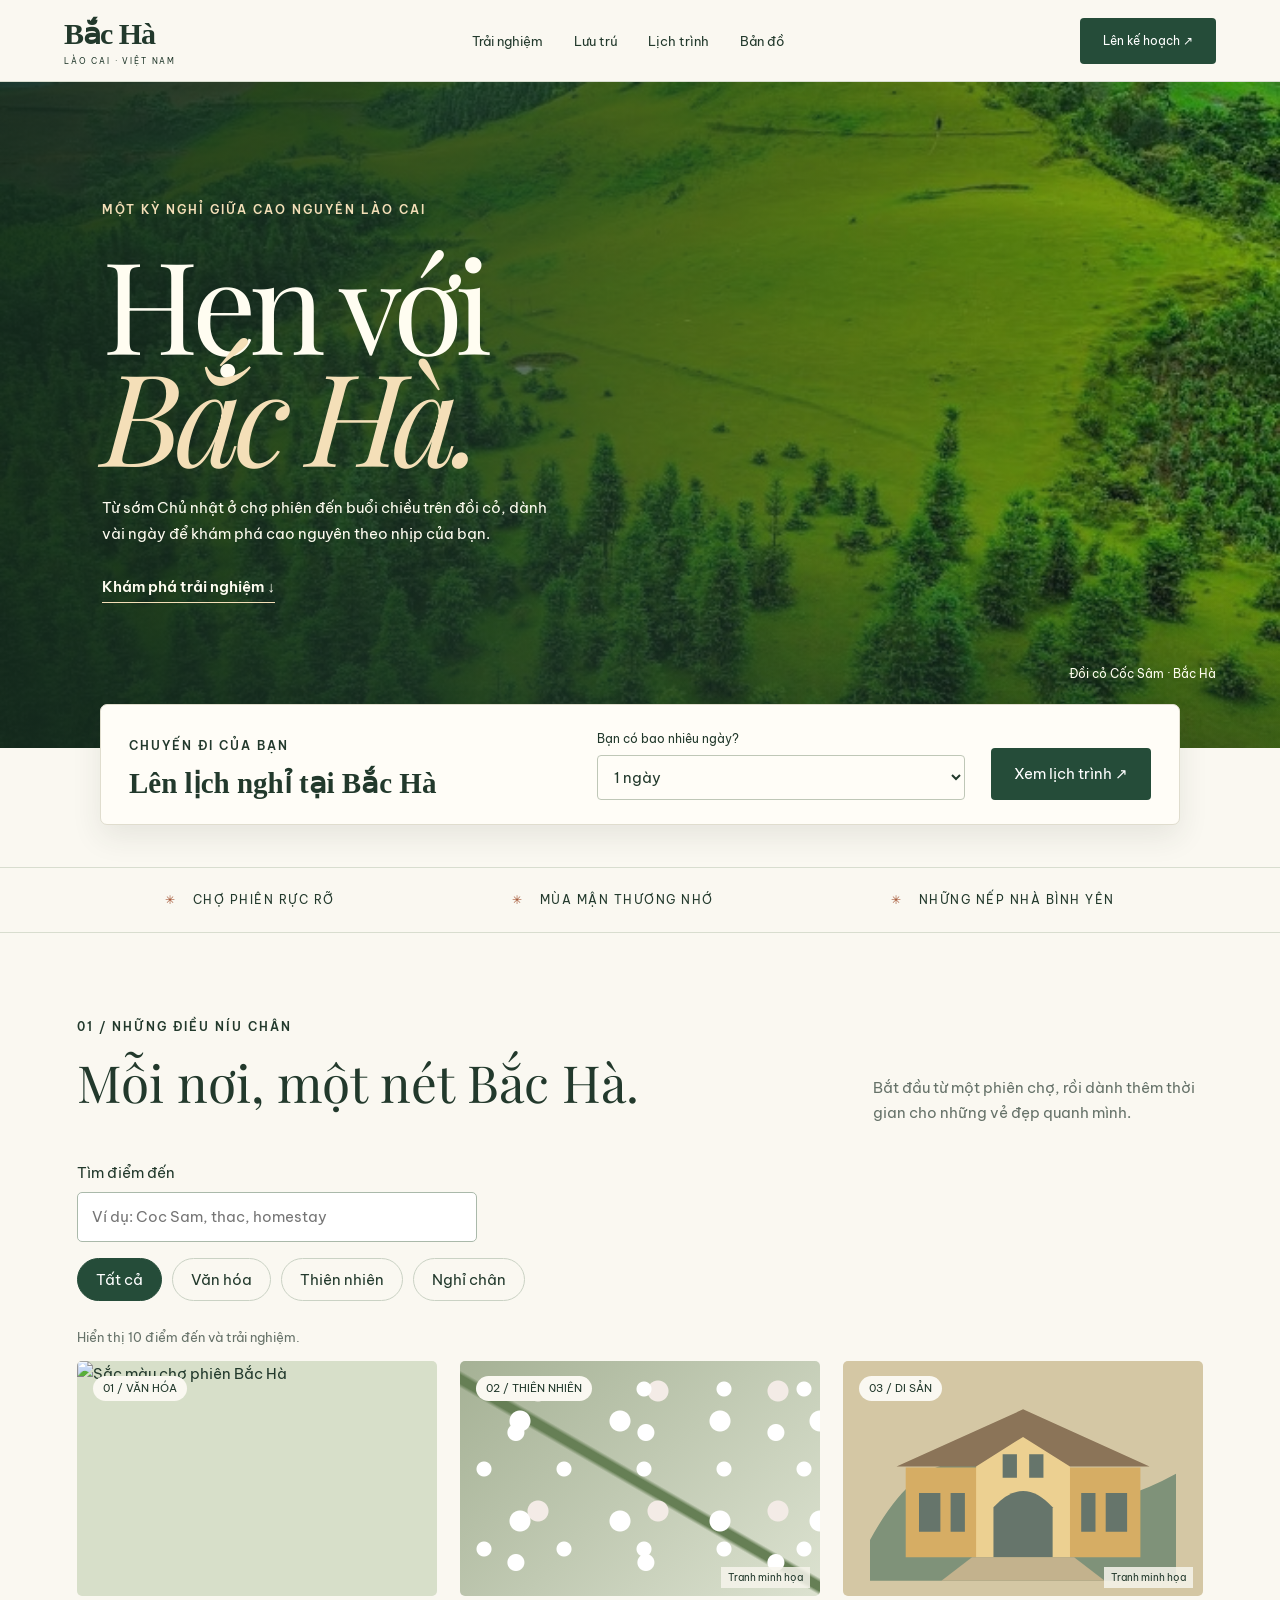
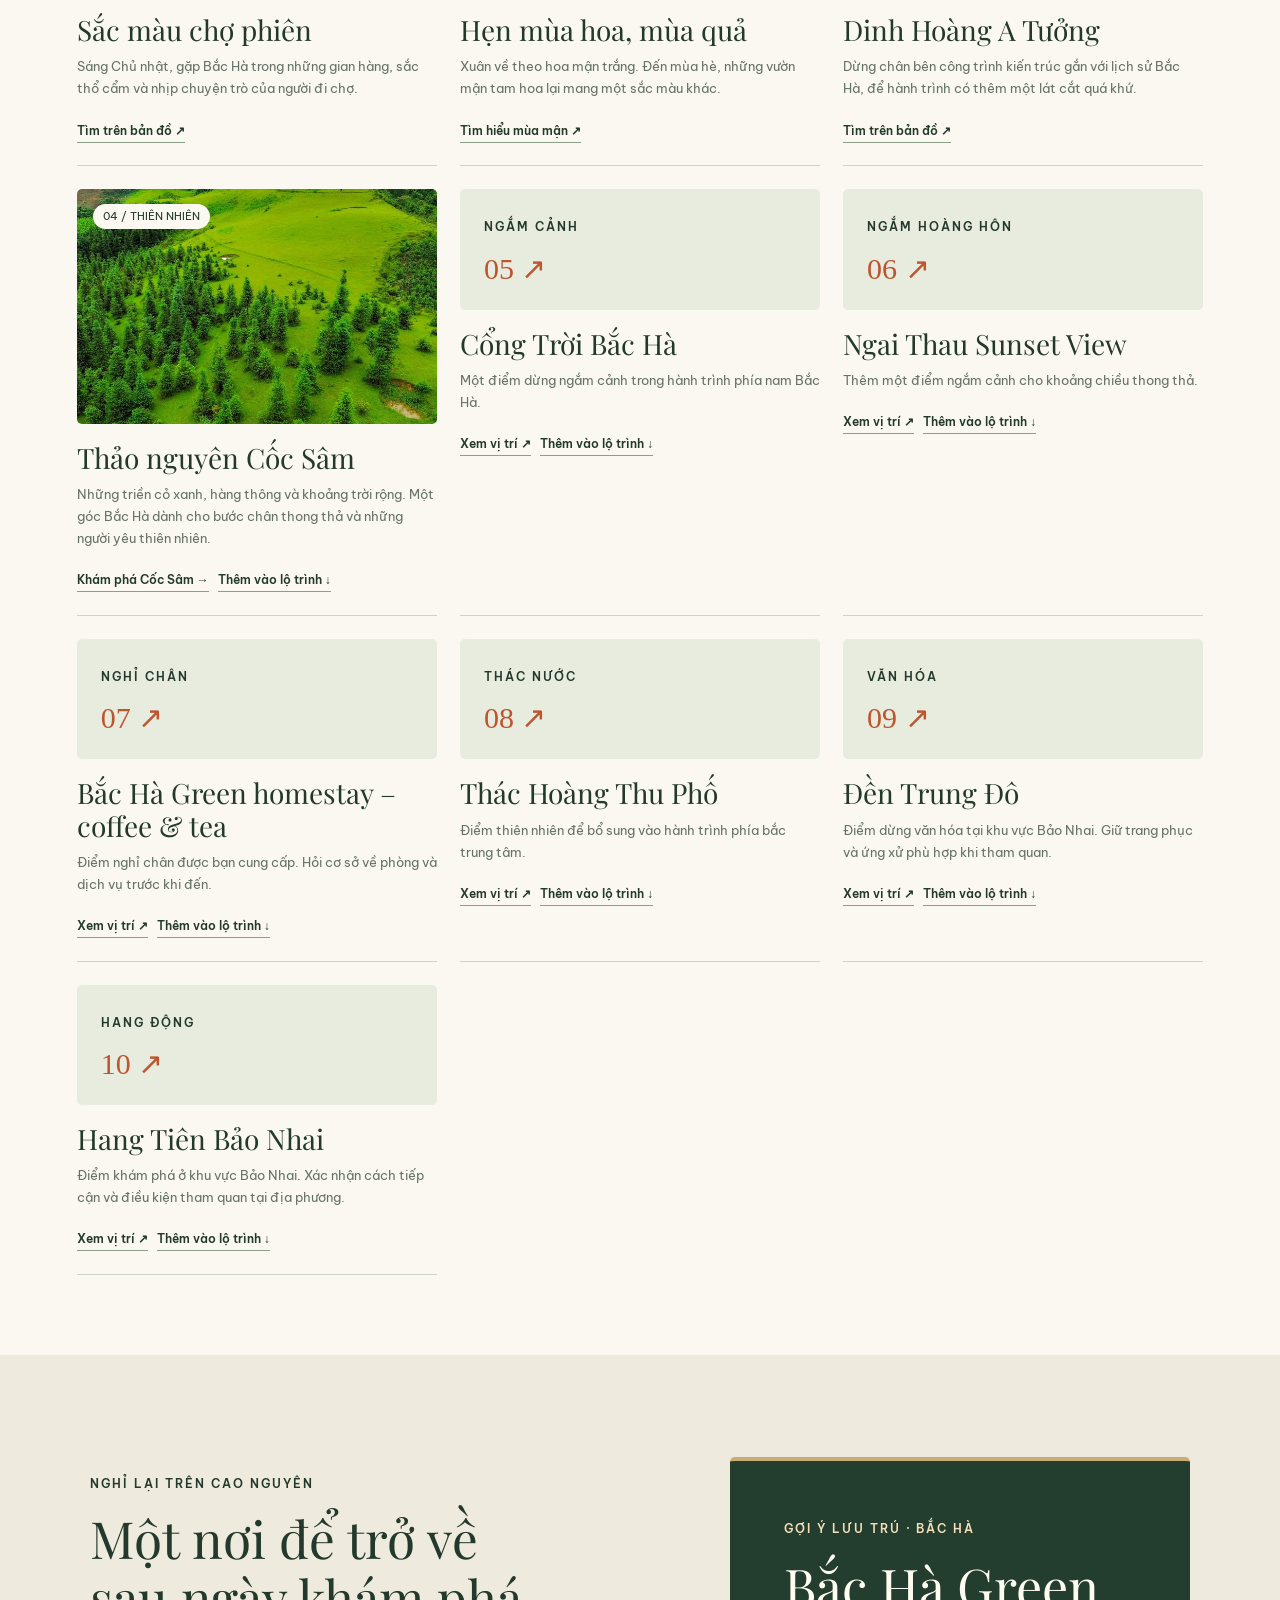
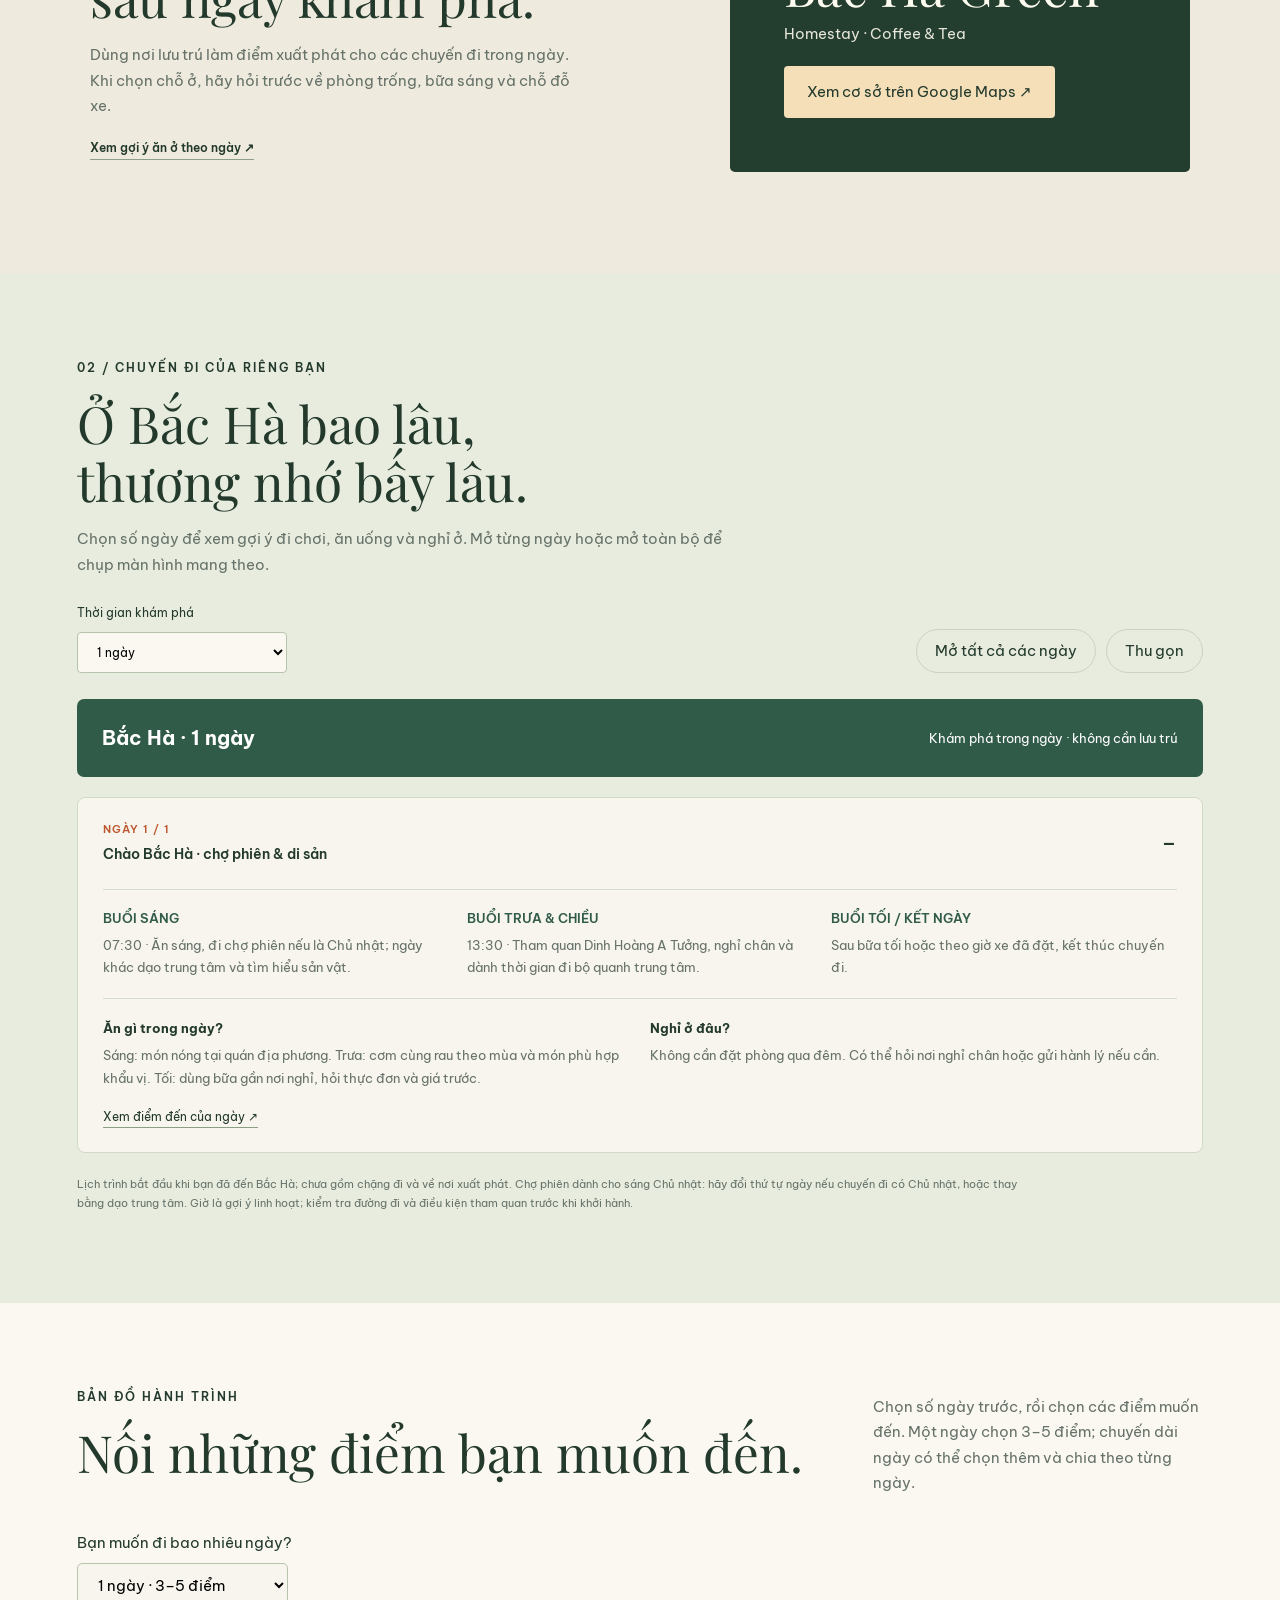
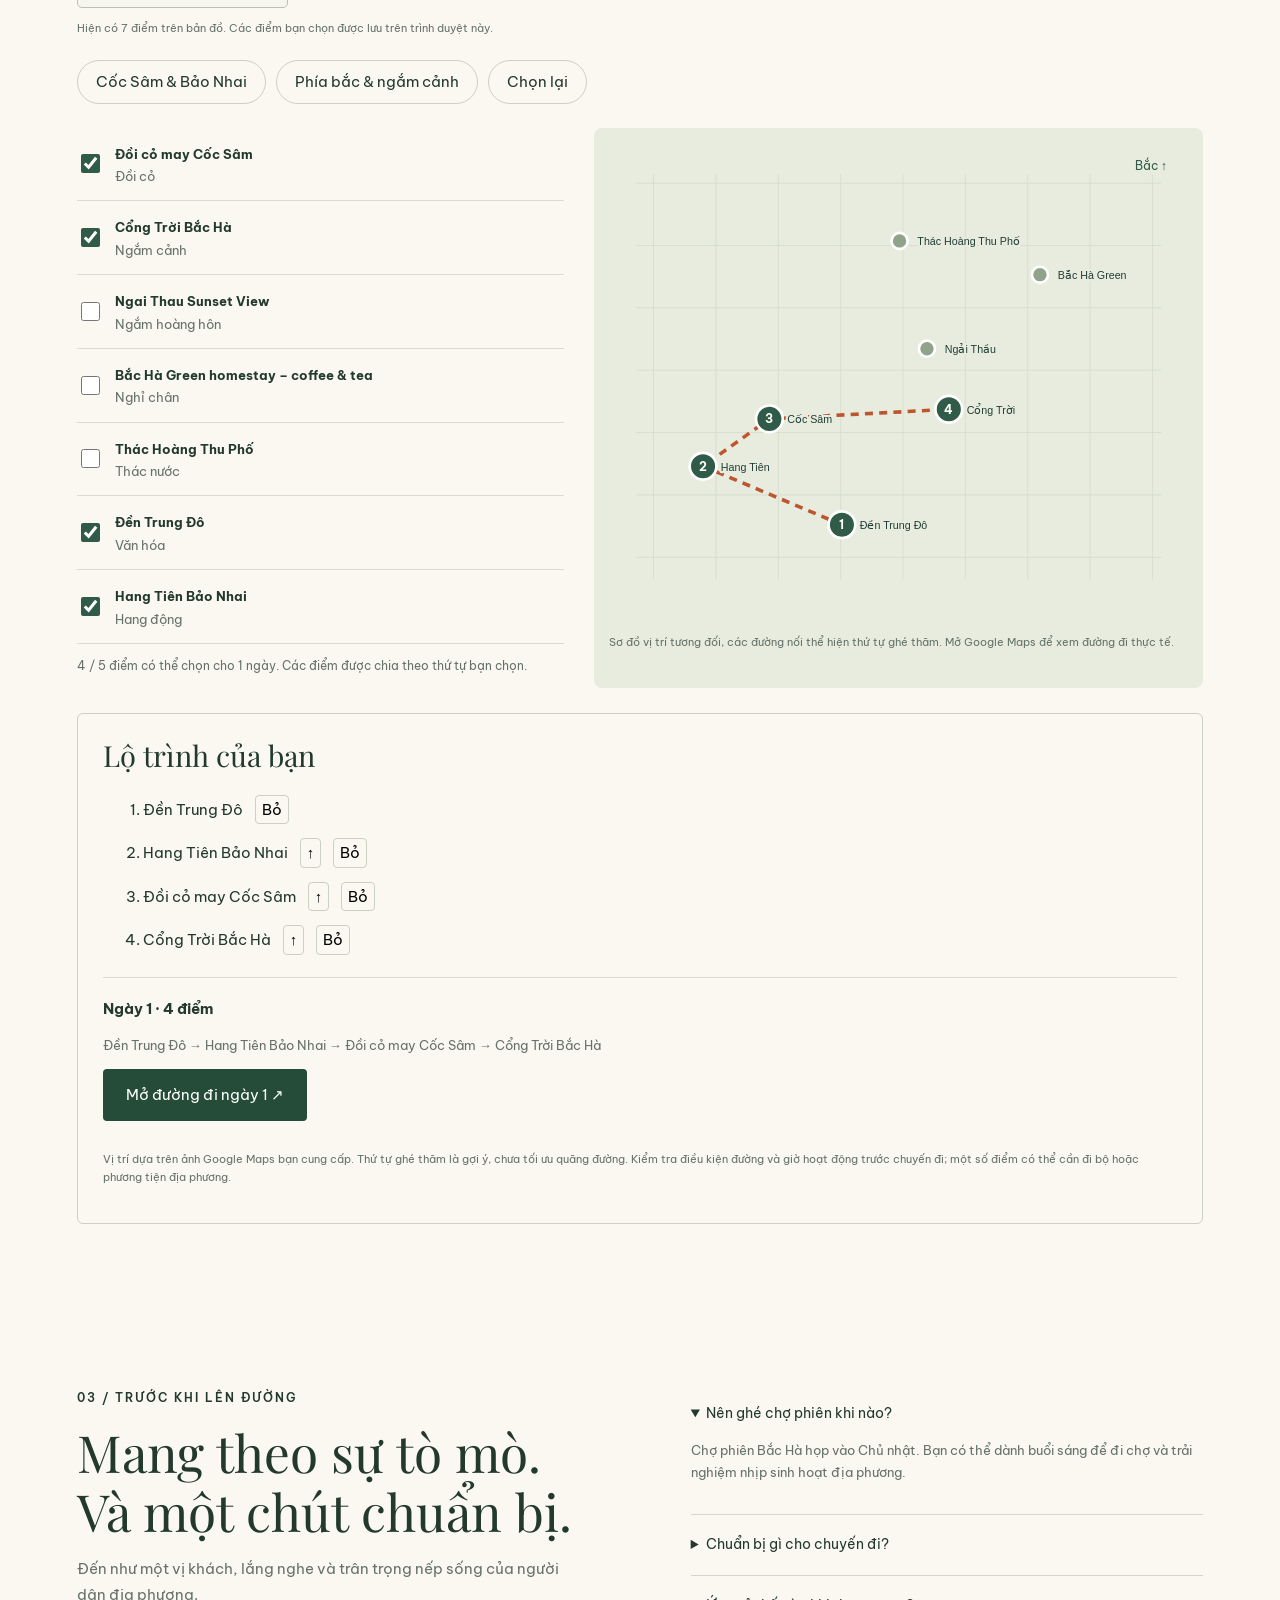
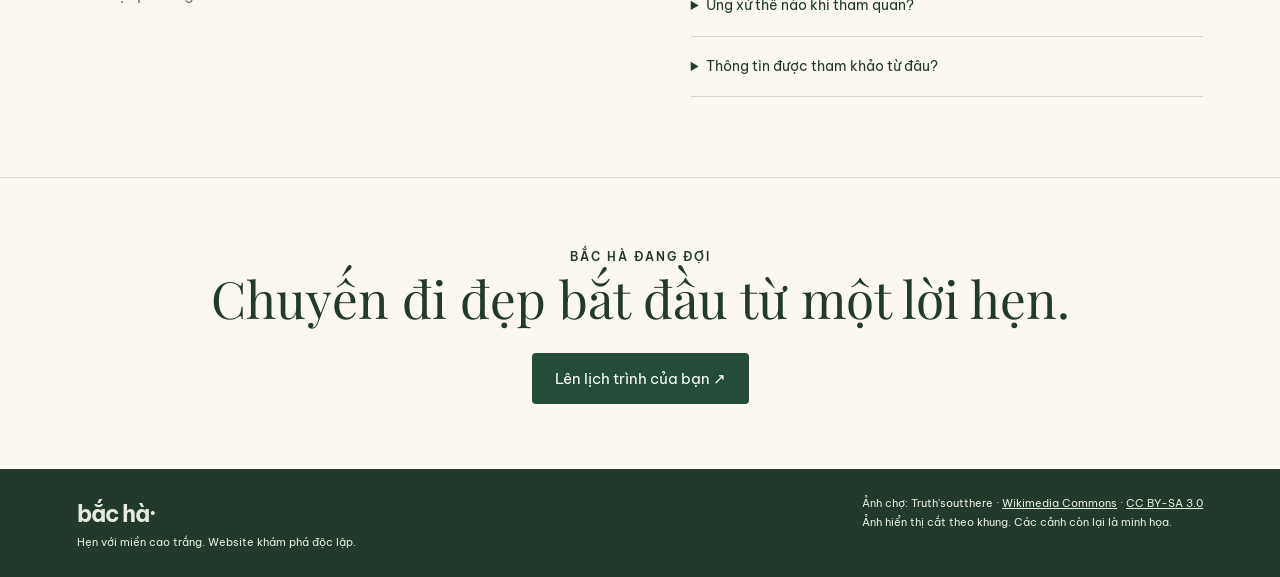
==== commit 3123d100: "Cập nhật giao diện resort Bắc Hà." ====
--- a/index.html
+++ b/index.html
@@ -5,4 +5,92 @@
 .route-layout{display:grid;grid-template-columns:1fr 1.25fr;gap:30px;margin-top:24px}.route-presets{display:flex;gap:10px;flex-wrap:wrap}.route-option{display:flex;align-items:center;gap:12px;border-bottom:1px solid #d8ddcf;padding:13px 0;cursor:pointer}.route-option input{width:19px;height:19px;accent-color:#315b49;flex-shrink:0}.route-option strong{font-size:13px}.route-option small{display:block;color:#667269}.route-map-panel{background:#e8ecdf;padding:15px;border-radius:8px}.route-map-panel svg{width:100%;height:auto}.route-result{padding:25px;margin-top:25px;border:1px solid #cbd1c2;border-radius:6px}.route-result h3{font-size:29px;margin:0}.route-result li{padding:7px 0}.route-result li button{margin-left:12px;background:none;border:1px solid #cbd1c2;border-radius:4px;cursor:pointer}.route-result a[aria-disabled="true"]{background:#68796f;pointer-events:none}#route-status{font-size:12px}@media(max-width:760px){.route-layout{grid-template-columns:1fr}.route-result{padding:18px}}
 
 .trip-planner{display:block}.trip-heading{max-width:720px}.trip-heading p{max-width:650px}.trip-controls{display:flex;justify-content:space-between;align-items:end;gap:24px;margin:26px 0}.trip-controls label{margin:0;min-width:210px}.trip-controls select{display:block;margin-top:8px;max-width:100%}.trip-buttons{display:flex;flex-wrap:wrap;gap:10px}.trip-overview{display:flex;justify-content:space-between;gap:20px;align-items:center;padding:22px 25px;background:#315b49;color:white;border-radius:7px;margin-bottom:20px}.trip-overview strong{font-size:20px}.trip-overview span{font-size:13px}.trip-day{background:#f7f5ed;border:1px solid #d1dac7;border-radius:8px;margin:14px 0;padding:0;overflow:hidden;break-inside:avoid}.trip-day summary{display:flex;justify-content:space-between;align-items:center;gap:18px;padding:22px 25px;list-style:none;font-weight:600}.trip-day summary::-webkit-details-marker{display:none}.trip-day summary::after{content:'+';font-size:25px;font-weight:400}.trip-day[open] summary::after{content:'−'}.trip-day summary small{display:block;color:#bd552f;font-size:11px;letter-spacing:1px;text-transform:uppercase;margin-bottom:5px}.trip-body{padding:0 25px 24px}.trip-activities{display:grid;grid-template-columns:repeat(3,1fr);gap:18px;border-top:1px solid #d6ddcd;padding-top:20px}.trip-activities h3{font:600 13px 'Be Vietnam Pro',sans-serif;margin:0 0 8px;color:#315b49}.trip-activities p,.trip-meals p{font-size:13px;margin:0;max-width:none}.trip-meals{display:grid;grid-template-columns:1fr 1fr;gap:20px;border-top:1px solid #d6ddcd;margin-top:20px;padding-top:18px}.trip-meals strong{font-size:13px;display:block;margin-bottom:5px}.trip-note{max-width:950px!important;margin-top:22px}.trip-map{display:inline-block;font-size:12px;border-bottom:1px solid #8b9f87;margin-top:18px}.trip-day summary:focus-visible{outline:3px solid #bd552f;outline-offset:-4px}@media(max-width:760px){.trip-controls{display:block}.trip-buttons{margin-top:18px}.trip-activities{grid-template-columns:1fr;gap:15px}.trip-meals{grid-template-columns:1fr;gap:15px}.trip-overview{display:block}.trip-overview span{display:block;margin-top:6px}.trip-day summary{padding:18px}.trip-body{padding:0 18px 20px}}
-</style></head><body><header><a class="logo" href="#">bắc hà<span>·</span></a><nav aria-label="Điều hướng chính"><a href="#kham-pha">Khám phá</a><a href="#lich-trinh">Lịch trình</a><a href="#ban-do">Bản đồ</a><a href="#cam-nang">Cẩm nang</a></nav><a class="btn menu-cta" href="#lich-trinh">Lên đường cùng bạn ↗</a></header><main><div class="hero"><div class="hero-copy"><div class="eyebrow small">Bắc Hà · Lào Cai · Việt Nam</div><h1>Hẹn với<br>miền <em>cao trắng.</em></h1><p class="intro">Có một Bắc Hà để bạn chậm lại. Theo sắc váy xuống chợ phiên, tìm mùa hoa mận, và mang về những câu chuyện từ miền núi.</p><a class="btn" href="#kham-pha">Khám phá Bắc Hà &nbsp; ↗</a><div class="hero-bottom"><span>Một hành trình, nhiều điều thương.</span><span class="line"></span><span>22°32′ N</span></div></div><div class="hero-art" role="img" aria-label="Tranh minh họa núi đồi xanh và con đường qua cao nguyên"><svg viewBox="0 0 550 620" preserveAspectRatio="xMidYMid slice" xmlns="http://www.w3.org/2000/svg"><defs><linearGradient id="sky" x2="0" y2="1"><stop stop-color="#dce2cc"/><stop offset="1" stop-color="#a6bea0"/></linearGradient><pattern id="lines" width="25" height="25" patternUnits="userSpaceOnUse" patternTransform="rotate(-20)"><path d="M0 0H25" stroke="#aec08e" stroke-width="2"/></pattern></defs><path fill="url(#sky)" d="M0 0H550V620H0Z"/><circle cx="145" cy="155" r="48" fill="#efdfaa"/><path d="M-50 320L130 190 290 335 430 180 650 350V650H-50" fill="#819b83"/><path d="M-40 390L135 290 270 390 440 265 600 370V650H-40" fill="#587c68"/><path d="M-40 460Q160 270 360 435T650 370V650H-40" fill="#355e4f"/><path d="M-50 520Q190 355 380 495T620 440V650H-50" fill="#718953"/><path d="M-50 520Q190 355 380 495T620 440V650H-50" fill="url(#lines)"/><path d="M280 410Q80 470 290 520T220 650" stroke="#d4c391" stroke-width="18" fill="none"/><path d="M-40 595Q85 470 210 550L125 650H-40" fill="#234b3e"/><g fill="#f1e8cf"><path d="M345 424h38v25h-38z"/><path d="M395 445h29v20h-29z"/></g><g fill="#5f5141"><path d="M338 425l26-20 26 20z"/><path d="M390 446l20-16 20 16z"/></g></svg><div class="seal">ĐI CHẬM<br>NHỚ LÂU<br>✳</div><div class="art-caption">CAO NGUYÊN TRẮNG<br>Minh họa cảm hứng Bắc Hà</div></div></div><div class="strip"><span>Chợ phiên rực rỡ</span><span>Mùa mận thương nhớ</span><span>Những nếp nhà bình yên</span></div><section id="kham-pha"><div class="section-heading"><div><span class="small">01 / Những điều níu chân</span><h2>Mỗi nơi, một nét Bắc Hà.</h2></div><p>Bắt đầu từ một phiên chợ, rồi dành thêm thời gian cho những vẻ đẹp quanh mình.</p></div><div class="filters" aria-label="Lọc trải nghiệm"><button class="filter active" data-filter="all" aria-pressed="true">Tất cả</button><button class="filter" data-filter="culture" aria-pressed="false">Văn hóa</button><button class="filter" data-filter="nature" aria-pressed="false">Thiên nhiên</button><button class="filter" data-filter="stay" aria-pressed="false">Nghỉ chân</button></div><div class="cards"><article class="card" data-category="culture"><div class="card-visual"><img src="https://cdn.govietnam.travel/wp-content/uploads/2026/04/BE1BAAFc_HC3A0_Sunday_market2C_Vietnam_-_20131027-17-1024x685.jpg" alt="Sắc màu chợ phiên Bắc Hà" loading="lazy"><span class="number">01 / VĂN HÓA</span></div><h3>Sắc màu chợ phiên</h3><p>Sáng Chủ nhật, gặp Bắc Hà trong những gian hàng, sắc thổ cẩm và nhịp chuyện trò của người đi chợ.</p><a class="text-link" href="https://www.google.com/maps/search/?api=1&query=Cho+phien+Bac+Ha" target="_blank" rel="noopener">Tìm trên bản đồ ↗</a></article><article class="card" data-category="nature"><div class="card-visual plum" role="img" aria-label="Minh họa hoa mận trắng"><span class="number">02 / THIÊN NHIÊN</span><span class="visual-note">Tranh minh họa</span></div><h3>Hẹn mùa hoa, mùa quả</h3><p>Xuân về theo hoa mận trắng. Đến mùa hè, những vườn mận tam hoa lại mang một sắc màu khác.</p><a class="text-link" href="https://nongthon.vietnamtourism.gov.vn/visiting-and-experiencing-tam-hoa-plum-gardens-in-bac-ha-lao-cai/?lang=en" target="_blank" rel="noopener">Tìm hiểu mùa mận ↗</a></article><article class="card" data-category="culture"><div class="card-visual palace"><svg viewBox="0 0 300 200" role="img" aria-label="Minh họa kiến trúc dinh Hoàng A Tưởng"><path fill="#7f9279" d="M0 160Q60 50 130 100T300 95V200H0"/><path fill="#d6ad64" d="M35 89H265V177H35Z"/><path fill="#ecd091" d="M104 55H196V177H104Z"/><path fill="#8b7458" d="M26 88L150 32 274 88H196L150 59 104 88Z"/><g fill="#66756b"><path d="M121 177V128Q150 96 179 128V177Z"/><path d="M48 114h21v38H48zM79 114h14v38H79zM207 114h14v38h-14zM231 114h21v38h-21zM130 76h14v23h-14zM156 76h14v23h-14z"/></g><path fill="#c3b28d" d="M100 177h100l30 23H70Z"/></svg><span class="number">03 / DI SẢN</span><span class="visual-note">Tranh minh họa</span></div><h3>Dinh Hoàng A Tưởng</h3><p>Dừng chân bên công trình kiến trúc gắn với lịch sử Bắc Hà, để hành trình có thêm một lát cắt quá khứ.</p><a class="text-link" href="https://www.google.com/maps/search/?api=1&query=Dinh+Hoang+A+Tuong+Bac+Ha" target="_blank" rel="noopener">Tìm trên bản đồ ↗</a></article><article class="card" data-category="nature"><div class="card-visual"><img src="assets/coc-sam.png" alt="Đồi cỏ xanh và những hàng thông tại Cốc Sâm, ảnh do bạn đọc cung cấp" loading="lazy"><span class="number">04 / THIÊN NHIÊN</span></div><h3>Thảo nguyên Cốc Sâm</h3><p>Những triền cỏ xanh, hàng thông và khoảng trời rộng. Một góc Bắc Hà dành cho bước chân thong thả và những người yêu thiên nhiên.</p><a class="text-link" href="coc-sam.html">Khám phá Cốc Sâm →</a></article><article class="card" data-category="nature"><div style="background:#e8ecdf;padding:24px;border-radius:5px;min-height:105px"><span class="small">Ngắm cảnh</span><div style="font:30px Georgia;margin-top:12px;color:#bd552f">05 ↗</div></div><h3>Cổng Trời Bắc Hà</h3><p>Một điểm dừng ngắm cảnh trong hành trình phía nam Bắc Hà.</p><a class="text-link" href="https://www.google.com/maps/search/?api=1&query=22.4980821%2C104.2762667" target="_blank" rel="noopener">Xem vị trí ↗</a> &nbsp; <a class="text-link" href="#ban-do">Thêm vào lộ trình ↓</a></article><article class="card" data-category="nature"><div style="background:#e8ecdf;padding:24px;border-radius:5px;min-height:105px"><span class="small">Ngắm hoàng hôn</span><div style="font:30px Georgia;margin-top:12px;color:#bd552f">06 ↗</div></div><h3>Ngai Thau Sunset View</h3><p>Thêm một điểm ngắm cảnh cho khoảng chiều thong thả.</p><a class="text-link" href="https://www.google.com/maps/search/?api=1&query=22.5219834%2C104.2702584" target="_blank" rel="noopener">Xem vị trí ↗</a> &nbsp; <a class="text-link" href="#ban-do">Thêm vào lộ trình ↓</a></article><article class="card" data-category="stay"><div style="background:#e8ecdf;padding:24px;border-radius:5px;min-height:105px"><span class="small">Nghỉ chân</span><div style="font:30px Georgia;margin-top:12px;color:#bd552f">07 ↗</div></div><h3>Bắc Hà Green homestay – coffee & tea</h3><p>Điểm nghỉ chân được bạn cung cấp. Hỏi cơ sở về phòng và dịch vụ trước khi đến.</p><a class="text-link" href="https://www.google.com/maps/search/?api=1&query=B%E1%BA%AEC%20H%C3%80%20GREEN%20homestay%20coffee%20tea%20H822%2BFGR%20B%E1%BA%AFc%20H%C3%A0%20L%C3%A0o%20Cai" target="_blank" rel="noopener">Xem vị trí ↗</a> &nbsp; <a class="text-link" href="#ban-do">Thêm vào lộ trình ↓</a></article><article class="card" data-category="nature"><div style="background:#e8ecdf;padding:24px;border-radius:5px;min-height:105px"><span class="small">Thác nước</span><div style="font:30px Georgia;margin-top:12px;color:#bd552f">08 ↗</div></div><h3>Thác Hoàng Thu Phố</h3><p>Điểm thiên nhiên để bổ sung vào hành trình phía bắc trung tâm.</p><a class="text-link" href="https://www.google.com/maps/search/?api=1&query=22.5644918%2C104.2627229" target="_blank" rel="noopener">Xem vị trí ↗</a> &nbsp; <a class="text-link" href="#ban-do">Thêm vào lộ trình ↓</a></article><article class="card" data-category="culture"><div style="background:#e8ecdf;padding:24px;border-radius:5px;min-height:105px"><span class="small">Văn hóa</span><div style="font:30px Georgia;margin-top:12px;color:#bd552f">09 ↗</div></div><h3>Đền Trung Đô</h3><p>Điểm dừng văn hóa tại khu vực Bảo Nhai. Giữ trang phục và ứng xử phù hợp khi tham quan.</p><a class="text-link" href="https://www.google.com/maps/search/?api=1&query=22.4525494%2C104.2468791" target="_blank" rel="noopener">Xem vị trí ↗</a> &nbsp; <a class="text-link" href="#ban-do">Thêm vào lộ trình ↓</a></article><article class="card" data-category="nature"><div style="background:#e8ecdf;padding:24px;border-radius:5px;min-height:105px"><span class="small">Hang động</span><div style="font:30px Georgia;margin-top:12px;color:#bd552f">10 ↗</div></div><h3>Hang Tiên Bảo Nhai</h3><p>Điểm khám phá ở khu vực Bảo Nhai. Xác nhận cách tiếp cận và điều kiện tham quan tại địa phương.</p><a class="text-link" href="https://www.google.com/maps/search/?api=1&query=22.4756493%2C104.2087089" target="_blank" rel="noopener">Xem vị trí ↗</a> &nbsp; <a class="text-link" href="#ban-do">Thêm vào lộ trình ↓</a></article></div></section><section class="planner trip-planner" id="lich-trinh"><div class="trip-heading"><span class="small">02 / Chuyến đi của riêng bạn</span><h2>Ở Bắc Hà bao lâu,<br>thương nhớ bấy lâu.</h2><p>Chọn số ngày để xem gợi ý đi chơi, ăn uống và nghỉ ở. Mở từng ngày hoặc mở toàn bộ để chụp màn hình mang theo.</p></div><div class="trip-controls"><label for="duration">Thời gian khám phá<select id="duration"><option value="1">1 ngày</option><option value="2">2 ngày · 1 đêm</option><option value="3">3 ngày · 2 đêm</option><option value="5">5 ngày · 4 đêm</option><option value="7">7 ngày · 6 đêm</option></select></label><div class="trip-buttons"><button class="filter" id="trip-expand" type="button">Mở tất cả các ngày</button><button class="filter" id="trip-collapse" type="button">Thu gọn</button></div></div><div class="trip-overview" id="trip-overview" aria-live="polite"></div><div id="trip-days"></div><p class="note trip-note">Lịch trình bắt đầu khi bạn đã đến Bắc Hà; chưa gồm chặng đi và về nơi xuất phát. Chợ phiên dành cho sáng Chủ nhật: hãy đổi thứ tự ngày nếu chuyến đi có Chủ nhật, hoặc thay bằng dạo trung tâm. Giờ là gợi ý linh hoạt; kiểm tra đường đi và điều kiện tham quan trước khi khởi hành.</p></section><section id="ban-do"><div class="section-heading"><div><span class="small">Bản đồ hành trình</span><h2>Nối những điểm bạn muốn đến.</h2></div><p>Chọn số ngày trước, rồi chọn các điểm muốn đến. Một ngày chọn 3–5 điểm; chuyến dài ngày có thể chọn thêm và chia theo từng ngày.</p></div><div style="margin:22px 0"><label for="route-duration">Bạn muốn đi bao nhiêu ngày?</label><select id="route-duration" style="display:block;margin-top:8px;padding:11px 16px;border:1px solid #b6c3ad;border-radius:5px;background:#f7f5ed"><option value="1">1 ngày · 3–5 điểm</option><option value="2">2 ngày · tối đa 6 điểm</option><option value="3">3 ngày · tối đa 9 điểm</option><option value="5">5 ngày · tối đa 15 điểm</option><option value="7">7 ngày · tối đa 21 điểm</option></select><p class="note">Hiện có 7 địa điểm để lựa chọn. Đi nhiều ngày giúp phân bổ thời gian tham quan và nghỉ ngơi thoải mái hơn.</p></div><div class="route-presets"><button class="filter" data-route="south">Cốc Sâm & Bảo Nhai</button><button class="filter" data-route="north">Phía bắc & ngắm cảnh</button><button class="filter" id="route-clear">Chọn lại</button></div><div class="route-layout"><div><div id="route-choices"></div><p id="route-status" role="status" aria-live="polite"></p></div><div class="route-map-panel"><svg id="route-map" viewBox="0 0 650 530" role="img" aria-label="Sơ đồ vị trí tương đối và thứ tự các điểm đã chọn"></svg><p class="note">Sơ đồ vị trí tương đối, các đường nối thể hiện thứ tự ghé thăm. Mở Google Maps để xem đường đi thực tế.</p></div></div><div class="route-result"><h3>Lộ trình của bạn</h3><ol id="route-stops"></ol><div id="route-daily"></div><a id="route-open" class="btn" target="_blank" rel="noopener">Mở đường đi trên Google Maps ↗</a><p class="note">Vị trí dựa trên ảnh Google Maps bạn cung cấp. Thứ tự ghé thăm là gợi ý, chưa tối ưu quãng đường. Kiểm tra điều kiện đường và giờ hoạt động trước chuyến đi; một số điểm có thể cần đi bộ hoặc phương tiện địa phương.</p></div></section><section class="tips" id="cam-nang"><div><span class="small">03 / Trước khi lên đường</span><h2>Mang theo sự tò mò.<br>Và một chút chuẩn bị.</h2><p>Đến như một vị khách, lắng nghe và trân trọng nếp sống của người dân địa phương.</p></div><div><details open><summary>Nên ghé chợ phiên khi nào?</summary><p>Chợ phiên Bắc Hà họp vào Chủ nhật. Bạn có thể dành buổi sáng để đi chợ và trải nghiệm nhịp sinh hoạt địa phương.</p></details><details><summary>Chuẩn bị gì cho chuyến đi?</summary><p>Mang giày dễ đi bộ, áo khoác, đồ che mưa và tiền mặt. Kiểm tra dự báo thời tiết gần ngày đi để điều chỉnh hành lý.</p></details><details><summary>Ứng xử thế nào khi tham quan?</summary><p>Xin phép trước khi chụp ảnh người dân. Giữ vệ sinh, hỏi giá trước khi mua và tôn trọng không gian sinh hoạt riêng.</p></details><details><summary>Thông tin được tham khảo từ đâu?</summary><p>Tham khảo <a class="text-link" href="https://www.vietnam.travel/places-to-go/northern-vietnam/sapa" target="_blank" rel="noopener">Vietnam Tourism</a> về phiên chợ Chủ nhật, <a class="text-link" href="https://www.vietnamairlines.com/sa/en/plan-book/travel/travel-guide/bac-ha-market" target="_blank" rel="noopener">Vietnam Airlines</a> về điểm đến, và trang du lịch nông thôn của Cục Du lịch Quốc gia Việt Nam về mận tam hoa. Lịch trình là gợi ý biên soạn của website.</p></details></div></section><div class="closing"><span class="small">Bắc Hà đang đợi</span><h2>Chuyến đi đẹp bắt đầu từ một lời hẹn.</h2><a class="btn" href="#lich-trinh">Lên lịch trình của bạn ↗</a></div></main><footer><div><span class="logo">bắc hà·</span><br>Hẹn với miền cao trắng. Website khám phá độc lập.</div><div>Ảnh chợ: Truth'soutthere · <a href="https://commons.wikimedia.org/wiki/File:B%E1%BA%AFc_H%C3%A0_Sunday_market,_Vietnam_-_20131027-17.jpg" target="_blank" rel="noopener">Wikimedia Commons</a> · <a href="https://creativecommons.org/licenses/by-sa/3.0/" target="_blank" rel="noopener">CC BY-SA 3.0</a><br>Ảnh hiển thị cắt theo khung. Các cảnh còn lại là minh họa.</div></footer><script>document.querySelectorAll('.filter[data-filter]').forEach(b=>b.addEventListener('click',()=>{document.querySelectorAll('.filter[data-filter]').forEach(x=>{x.classList.toggle('active',x===b);x.setAttribute('aria-pressed',x===b?'true':'false')});document.querySelectorAll('.card').forEach(c=>c.hidden=b.dataset.filter!=='all'&&c.dataset.category!==b.dataset.filter)}));</script><script src="assets/routes.js"></script><script src="assets/planner.js"></script></body></html>
+</style><link rel="stylesheet" href="assets/resort.css"></head><body><header class="resort-header">
+  <a class="resort-brand" href="#trang-chu"><span>Bắc Hà</span><small>LÀO CAI · VIỆT NAM</small></a>
+  <nav aria-label="Điều hướng chính">
+    <a href="#kham-pha">Trải nghiệm</a><a href="#luu-tru">Lưu trú</a><a href="#lich-trinh">Lịch trình</a><a href="#ban-do">Bản đồ</a>
+  </nav>
+  <a class="btn resort-header-cta" href="#lich-trinh">Lên kế hoạch ↗</a>
+</header>
+<main id="trang-chu">
+  <section class="resort-hero" aria-labelledby="resort-title">
+    <img src="assets/coc-sam.png" alt="Triền cỏ xanh và hàng thông trên đồi Cốc Sâm" fetchpriority="high">
+    <div class="resort-hero-copy">
+      <span class="small">Một kỳ nghỉ giữa cao nguyên Lào Cai</span>
+      <h1 id="resort-title">Hẹn với<br><em>Bắc Hà.</em></h1>
+      <p>Từ sớm Chủ nhật ở chợ phiên đến buổi chiều trên đồi cỏ, dành vài ngày để khám phá cao nguyên theo nhịp của bạn.</p>
+      <a class="resort-light-link" href="#kham-pha">Khám phá trải nghiệm <span aria-hidden="true">↓</span></a>
+    </div>
+    <span class="resort-caption">Đồi cỏ Cốc Sâm · Bắc Hà</span>
+  </section>
+  <form id="resort-trip" class="resort-trip">
+    <div><span class="small">Chuyến đi của bạn</span><strong>Lên lịch nghỉ tại Bắc Hà</strong></div>
+    <div><label for="resort-duration">Bạn có bao nhiêu ngày?</label><select id="resort-duration" name="days"><option value="1">1 ngày</option><option value="2">2 ngày · 1 đêm</option><option value="3" selected>3 ngày · 2 đêm</option><option value="5">5 ngày · 4 đêm</option><option value="7">7 ngày · 6 đêm</option></select></div>
+    <button class="btn" type="submit">Xem lịch trình ↗</button>
+  </form>
+<div class="strip"><span>Chợ phiên rực rỡ</span><span>Mùa mận thương nhớ</span><span>Những nếp nhà bình yên</span></div><section id="kham-pha"><div class="section-heading"><div><span class="small">01 / Những điều níu chân</span><h2>Mỗi nơi, một nét Bắc Hà.</h2></div><p>Bắt đầu từ một phiên chợ, rồi dành thêm thời gian cho những vẻ đẹp quanh mình.</p></div><div style="margin-bottom:16px"><label for="destination-search">Tìm điểm đến</label><input id="destination-search" type="search" placeholder="Ví dụ: Coc Sam, thac, homestay" style="display:block;width:min(100%,400px);margin-top:7px;padding:11px 14px;font:inherit;border:1px solid #aab9aa;border-radius:5px;background:#fff"></div><div class="filters" aria-label="Lọc trải nghiệm"><button class="filter active" data-filter="all" aria-pressed="true">Tất cả</button><button class="filter" data-filter="culture" aria-pressed="false">Văn hóa</button><button class="filter" data-filter="nature" aria-pressed="false">Thiên nhiên</button><button class="filter" data-filter="stay" aria-pressed="false">Nghỉ chân</button></div><p id="destination-count" role="status" style="font-size:13px"></p><div class="cards"><article class="card" data-category="culture"><div class="card-visual"><img src="https://cdn.govietnam.travel/wp-content/uploads/2026/04/BE1BAAFc_HC3A0_Sunday_market2C_Vietnam_-_20131027-17-1024x685.jpg" alt="Sắc màu chợ phiên Bắc Hà" loading="lazy"><span class="number">01 / VĂN HÓA</span></div><h3>Sắc màu chợ phiên</h3><p>Sáng Chủ nhật, gặp Bắc Hà trong những gian hàng, sắc thổ cẩm và nhịp chuyện trò của người đi chợ.</p><a class="text-link" href="https://www.google.com/maps/search/?api=1&query=Cho+phien+Bac+Ha" target="_blank" rel="noopener">Tìm trên bản đồ ↗</a></article><article class="card" data-category="nature"><div class="card-visual plum" role="img" aria-label="Minh họa hoa mận trắng"><span class="number">02 / THIÊN NHIÊN</span><span class="visual-note">Tranh minh họa</span></div><h3>Hẹn mùa hoa, mùa quả</h3><p>Xuân về theo hoa mận trắng. Đến mùa hè, những vườn mận tam hoa lại mang một sắc màu khác.</p><a class="text-link" href="https://nongthon.vietnamtourism.gov.vn/visiting-and-experiencing-tam-hoa-plum-gardens-in-bac-ha-lao-cai/?lang=en" target="_blank" rel="noopener">Tìm hiểu mùa mận ↗</a></article><article class="card" data-category="culture"><div class="card-visual palace"><svg viewBox="0 0 300 200" role="img" aria-label="Minh họa kiến trúc dinh Hoàng A Tưởng"><path fill="#7f9279" d="M0 160Q60 50 130 100T300 95V200H0"/><path fill="#d6ad64" d="M35 89H265V177H35Z"/><path fill="#ecd091" d="M104 55H196V177H104Z"/><path fill="#8b7458" d="M26 88L150 32 274 88H196L150 59 104 88Z"/><g fill="#66756b"><path d="M121 177V128Q150 96 179 128V177Z"/><path d="M48 114h21v38H48zM79 114h14v38H79zM207 114h14v38h-14zM231 114h21v38h-21zM130 76h14v23h-14zM156 76h14v23h-14z"/></g><path fill="#c3b28d" d="M100 177h100l30 23H70Z"/></svg><span class="number">03 / DI SẢN</span><span class="visual-note">Tranh minh họa</span></div><h3>Dinh Hoàng A Tưởng</h3><p>Dừng chân bên công trình kiến trúc gắn với lịch sử Bắc Hà, để hành trình có thêm một lát cắt quá khứ.</p><a class="text-link" href="https://www.google.com/maps/search/?api=1&query=Dinh+Hoang+A+Tuong+Bac+Ha" target="_blank" rel="noopener">Tìm trên bản đồ ↗</a></article><article class="card" data-category="nature"><div class="card-visual"><img src="assets/coc-sam.png" alt="Đồi cỏ xanh và những hàng thông tại Cốc Sâm, ảnh do bạn đọc cung cấp" loading="lazy"><span class="number">04 / THIÊN NHIÊN</span></div><h3>Thảo nguyên Cốc Sâm</h3><p>Những triền cỏ xanh, hàng thông và khoảng trời rộng. Một góc Bắc Hà dành cho bước chân thong thả và những người yêu thiên nhiên.</p><a class="text-link" href="coc-sam.html">Khám phá Cốc Sâm →</a> &nbsp; <a class="text-link" data-add-stop="coc-sam" href="#ban-do">Thêm vào lộ trình ↓</a></article><article class="card" data-category="nature"><div style="background:#e8ecdf;padding:24px;border-radius:5px;min-height:105px"><span class="small">Ngắm cảnh</span><div style="font:30px Georgia;margin-top:12px;color:#bd552f">05 ↗</div></div><h3>Cổng Trời Bắc Hà</h3><p>Một điểm dừng ngắm cảnh trong hành trình phía nam Bắc Hà.</p><a class="text-link" href="https://www.google.com/maps/search/?api=1&query=22.4980821%2C104.2762667" target="_blank" rel="noopener">Xem vị trí ↗</a> &nbsp; <a class="text-link" data-add-stop="cong-troi" href="#ban-do">Thêm vào lộ trình ↓</a></article><article class="card" data-category="nature"><div style="background:#e8ecdf;padding:24px;border-radius:5px;min-height:105px"><span class="small">Ngắm hoàng hôn</span><div style="font:30px Georgia;margin-top:12px;color:#bd552f">06 ↗</div></div><h3>Ngai Thau Sunset View</h3><p>Thêm một điểm ngắm cảnh cho khoảng chiều thong thả.</p><a class="text-link" href="https://www.google.com/maps/search/?api=1&query=22.5219834%2C104.2702584" target="_blank" rel="noopener">Xem vị trí ↗</a> &nbsp; <a class="text-link" data-add-stop="ngai-thau" href="#ban-do">Thêm vào lộ trình ↓</a></article><article class="card" data-category="stay"><div style="background:#e8ecdf;padding:24px;border-radius:5px;min-height:105px"><span class="small">Nghỉ chân</span><div style="font:30px Georgia;margin-top:12px;color:#bd552f">07 ↗</div></div><h3>Bắc Hà Green homestay – coffee & tea</h3><p>Điểm nghỉ chân được bạn cung cấp. Hỏi cơ sở về phòng và dịch vụ trước khi đến.</p><a class="text-link" href="https://www.google.com/maps/search/?api=1&query=B%E1%BA%AEC%20H%C3%80%20GREEN%20homestay%20coffee%20tea%20H822%2BFGR%20B%E1%BA%AFc%20H%C3%A0%20L%C3%A0o%20Cai" target="_blank" rel="noopener">Xem vị trí ↗</a> &nbsp; <a class="text-link" data-add-stop="green" href="#ban-do">Thêm vào lộ trình ↓</a></article><article class="card" data-category="nature"><div style="background:#e8ecdf;padding:24px;border-radius:5px;min-height:105px"><span class="small">Thác nước</span><div style="font:30px Georgia;margin-top:12px;color:#bd552f">08 ↗</div></div><h3>Thác Hoàng Thu Phố</h3><p>Điểm thiên nhiên để bổ sung vào hành trình phía bắc trung tâm.</p><a class="text-link" href="https://www.google.com/maps/search/?api=1&query=22.5644918%2C104.2627229" target="_blank" rel="noopener">Xem vị trí ↗</a> &nbsp; <a class="text-link" data-add-stop="thac" href="#ban-do">Thêm vào lộ trình ↓</a></article><article class="card" data-category="culture"><div style="background:#e8ecdf;padding:24px;border-radius:5px;min-height:105px"><span class="small">Văn hóa</span><div style="font:30px Georgia;margin-top:12px;color:#bd552f">09 ↗</div></div><h3>Đền Trung Đô</h3><p>Điểm dừng văn hóa tại khu vực Bảo Nhai. Giữ trang phục và ứng xử phù hợp khi tham quan.</p><a class="text-link" href="https://www.google.com/maps/search/?api=1&query=22.4525494%2C104.2468791" target="_blank" rel="noopener">Xem vị trí ↗</a> &nbsp; <a class="text-link" data-add-stop="den" href="#ban-do">Thêm vào lộ trình ↓</a></article><article class="card" data-category="nature"><div style="background:#e8ecdf;padding:24px;border-radius:5px;min-height:105px"><span class="small">Hang động</span><div style="font:30px Georgia;margin-top:12px;color:#bd552f">10 ↗</div></div><h3>Hang Tiên Bảo Nhai</h3><p>Điểm khám phá ở khu vực Bảo Nhai. Xác nhận cách tiếp cận và điều kiện tham quan tại địa phương.</p><a class="text-link" href="https://www.google.com/maps/search/?api=1&query=22.4756493%2C104.2087089" target="_blank" rel="noopener">Xem vị trí ↗</a> &nbsp; <a class="text-link" data-add-stop="hang" href="#ban-do">Thêm vào lộ trình ↓</a></article></div></section>
+<section id="luu-tru" class="resort-stay" aria-labelledby="resort-stay-title">
+  <div class="resort-stay-copy">
+    <span class="small">Nghỉ lại trên cao nguyên</span>
+    <h2 id="resort-stay-title">Một nơi để trở về<br>sau ngày khám phá.</h2>
+    <p>Dùng nơi lưu trú làm điểm xuất phát cho các chuyến đi trong ngày. Khi chọn chỗ ở, hãy hỏi trước về phòng trống, bữa sáng và chỗ đỗ xe.</p>
+    <a class="text-link" href="#lich-trinh">Xem gợi ý ăn ở theo ngày ↗</a>
+  </div>
+  <div class="resort-stay-card">
+    <span class="small">Gợi ý lưu trú · Bắc Hà</span>
+    <h3>Bắc Hà Green</h3>
+    <p>Homestay · Coffee &amp; Tea</p>
+    <a class="btn" href="https://www.google.com/maps/search/?api=1&amp;query=B%C4%82%CC%81C%20HA%CC%80%20GREEN%20homestay%20coffee%20tea%20H822%2BFGR%20B%E1%BA%AFc%20H%C3%A0%20L%C3%A0o%20Cai" target="_blank" rel="noopener">Xem cơ sở trên Google Maps ↗</a>
+  </div>
+</section>
+<section class="planner trip-planner" id="lich-trinh"><div class="trip-heading"><span class="small">02 / Chuyến đi của riêng bạn</span><h2>Ở Bắc Hà bao lâu,<br>thương nhớ bấy lâu.</h2><p>Chọn số ngày để xem gợi ý đi chơi, ăn uống và nghỉ ở. Mở từng ngày hoặc mở toàn bộ để chụp màn hình mang theo.</p></div><div class="trip-controls"><label for="duration">Thời gian khám phá<select id="duration"><option value="1">1 ngày</option><option value="2">2 ngày · 1 đêm</option><option value="3">3 ngày · 2 đêm</option><option value="5">5 ngày · 4 đêm</option><option value="7">7 ngày · 6 đêm</option></select></label><div class="trip-buttons"><button class="filter" id="trip-expand" type="button">Mở tất cả các ngày</button><button class="filter" id="trip-collapse" type="button">Thu gọn</button></div></div><div class="trip-overview" id="trip-overview" aria-live="polite"></div><div id="trip-days"></div><p class="note trip-note">Lịch trình bắt đầu khi bạn đã đến Bắc Hà; chưa gồm chặng đi và về nơi xuất phát. Chợ phiên dành cho sáng Chủ nhật: hãy đổi thứ tự ngày nếu chuyến đi có Chủ nhật, hoặc thay bằng dạo trung tâm. Giờ là gợi ý linh hoạt; kiểm tra đường đi và điều kiện tham quan trước khi khởi hành.</p></section><section id="ban-do"><div class="section-heading"><div><span class="small">Bản đồ hành trình</span><h2>Nối những điểm bạn muốn đến.</h2></div><p>Chọn số ngày trước, rồi chọn các điểm muốn đến. Một ngày chọn 3–5 điểm; chuyến dài ngày có thể chọn thêm và chia theo từng ngày.</p></div><div style="margin:22px 0"><label for="route-duration">Bạn muốn đi bao nhiêu ngày?</label><select id="route-duration" style="display:block;margin-top:8px;padding:11px 16px;border:1px solid #b6c3ad;border-radius:5px;background:#f7f5ed"><option value="1">1 ngày · 3–5 điểm</option><option value="2">2 ngày · tối đa 6 điểm</option><option value="3">3 ngày · tối đa 7 điểm</option><option value="5">5 ngày · tối đa 7 điểm</option><option value="7">7 ngày · tối đa 7 điểm</option></select><p class="note">Hiện có 7 điểm trên bản đồ. Các điểm bạn chọn được lưu trên trình duyệt này.</p></div><div class="route-presets"><button class="filter" data-route="south">Cốc Sâm & Bảo Nhai</button><button class="filter" data-route="north">Phía bắc & ngắm cảnh</button><button class="filter" id="route-clear">Chọn lại</button></div><div class="route-layout"><div><div id="route-choices"></div><p id="route-status" role="status" aria-live="polite"></p></div><div class="route-map-panel"><svg id="route-map" viewBox="0 0 650 530" role="img" aria-label="Sơ đồ vị trí tương đối và thứ tự các điểm đã chọn"></svg><p class="note">Sơ đồ vị trí tương đối, các đường nối thể hiện thứ tự ghé thăm. Mở Google Maps để xem đường đi thực tế.</p></div></div><div class="route-result"><h3>Lộ trình của bạn</h3><ol id="route-stops"></ol><div id="route-daily"></div><p class="note">Vị trí dựa trên ảnh Google Maps bạn cung cấp. Thứ tự ghé thăm là gợi ý, chưa tối ưu quãng đường. Kiểm tra điều kiện đường và giờ hoạt động trước chuyến đi; một số điểm có thể cần đi bộ hoặc phương tiện địa phương.</p></div></section><section class="tips" id="cam-nang"><div><span class="small">03 / Trước khi lên đường</span><h2>Mang theo sự tò mò.<br>Và một chút chuẩn bị.</h2><p>Đến như một vị khách, lắng nghe và trân trọng nếp sống của người dân địa phương.</p></div><div><details open><summary>Nên ghé chợ phiên khi nào?</summary><p>Chợ phiên Bắc Hà họp vào Chủ nhật. Bạn có thể dành buổi sáng để đi chợ và trải nghiệm nhịp sinh hoạt địa phương.</p></details><details><summary>Chuẩn bị gì cho chuyến đi?</summary><p>Mang giày dễ đi bộ, áo khoác, đồ che mưa và tiền mặt. Kiểm tra dự báo thời tiết gần ngày đi để điều chỉnh hành lý.</p></details><details><summary>Ứng xử thế nào khi tham quan?</summary><p>Xin phép trước khi chụp ảnh người dân. Giữ vệ sinh, hỏi giá trước khi mua và tôn trọng không gian sinh hoạt riêng.</p></details><details><summary>Thông tin được tham khảo từ đâu?</summary><p>Tham khảo <a class="text-link" href="https://www.vietnam.travel/places-to-go/northern-vietnam/sapa" target="_blank" rel="noopener">Vietnam Tourism</a> về phiên chợ Chủ nhật, <a class="text-link" href="https://www.vietnamairlines.com/sa/en/plan-book/travel/travel-guide/bac-ha-market" target="_blank" rel="noopener">Vietnam Airlines</a> về điểm đến, và trang du lịch nông thôn của Cục Du lịch Quốc gia Việt Nam về mận tam hoa. Lịch trình là gợi ý biên soạn của website.</p></details></div></section><div class="closing"><span class="small">Bắc Hà đang đợi</span><h2>Chuyến đi đẹp bắt đầu từ một lời hẹn.</h2><a class="btn" href="#lich-trinh">Lên lịch trình của bạn ↗</a></div></main><footer><div><span class="logo">bắc hà·</span><br>Hẹn với miền cao trắng. Website khám phá độc lập.</div><div>Ảnh chợ: Truth'soutthere · <a href="https://commons.wikimedia.org/wiki/File:B%E1%BA%AFc_H%C3%A0_Sunday_market,_Vietnam_-_20131027-17.jpg" target="_blank" rel="noopener">Wikimedia Commons</a> · <a href="https://creativecommons.org/licenses/by-sa/3.0/" target="_blank" rel="noopener">CC BY-SA 3.0</a><br>Ảnh hiển thị cắt theo khung. Các cảnh còn lại là minh họa.</div></footer><script>
+const destinationCards = [...document.querySelectorAll('#kham-pha .card')];
+const destinationFilters = [...document.querySelectorAll('[data-filter]')];
+const destinationSearch = document.querySelector('#destination-search');
+const normalizeDestination = (text) => text.normalize('NFD').replace(/\p{Diacritic}/gu, '').toLowerCase().replace(/đ/g, 'd');
+let destinationCategory = 'all';
+
+function filterDestinations() {
+  const terms = normalizeDestination(destinationSearch.value).trim().split(/\s+/).filter(Boolean);
+  let shown = 0;
+  for (const card of destinationCards) {
+    const categoryMatches = destinationCategory === 'all' || card.dataset.category === destinationCategory;
+    const label = normalizeDestination(card.textContent);
+    card.hidden = !categoryMatches || !terms.every(term => label.includes(term));
+    if (!card.hidden) shown++;
+  }
+  document.querySelector('#destination-count').textContent = shown
+    ? 'Hiển thị ' + shown + ' điểm đến và trải nghiệm.'
+    : 'Không tìm thấy kết quả. Thử từ khóa ngắn hơn hoặc chọn Tất cả.';
+}
+
+destinationSearch.addEventListener('input', filterDestinations);
+for (const filter of destinationFilters) {
+  filter.addEventListener('click', () => {
+    destinationCategory = filter.dataset.filter;
+    for (const option of destinationFilters) {
+      option.classList.toggle('active', option === filter);
+      option.setAttribute('aria-pressed', String(option === filter));
+    }
+    filterDestinations();
+  });
+}
+filterDestinations();
+</script><script src="assets/routes.js"></script><script src="assets/planner.js"></script><script>
+const resortTrip = document.querySelector('#resort-trip');
+const resortDuration = document.querySelector('#resort-duration');
+const itineraryDuration = document.querySelector('#duration');
+
+resortDuration.value = itineraryDuration.value;
+itineraryDuration.addEventListener('change', () => {
+  resortDuration.value = itineraryDuration.value;
+});
+resortTrip.addEventListener('submit', event => {
+  event.preventDefault();
+  itineraryDuration.value = resortDuration.value;
+  itineraryDuration.dispatchEvent(new Event('change'));
+  location.hash = 'lich-trinh';
+  document.querySelector('#lich-trinh').scrollIntoView();
+});
+</script></body></html>
+
--- a/assets/resort.css
+++ b/assets/resort.css
@@ -0,0 +1,30 @@
+:root{--paper:#faf8f1;--ink:#22392c;--green:#254c39;--orange:#a45636}
+.resort-header{padding:16px clamp(18px,5vw,84px);gap:18px;background:var(--paper);min-height:76px}
+.resort-brand{display:flex;flex-direction:column;line-height:1.05;flex-shrink:0}
+.resort-brand span{font:600 30px Georgia,serif;letter-spacing:-.035em}
+.resort-brand small{font-size:8px;letter-spacing:.23em;margin-top:6px}
+.resort-header nav{gap:clamp(12px,2.4vw,36px);font-size:13px;flex-wrap:wrap}
+.resort-header nav a:hover,.resort-light-link:hover{text-decoration:underline;text-underline-offset:5px}
+.resort-header-cta{font-size:12px;white-space:nowrap}
+.resort-hero{position:relative;isolation:isolate;display:flex;align-items:center;min-height:clamp(530px,74vh,780px);overflow:hidden;padding:70px clamp(22px,8vw,130px) 105px;background:#294635;color:#fffdf1}
+.resort-hero>img,.resort-hero::after{position:absolute;inset:0;width:100%;height:100%;z-index:-1}
+.resort-hero>img{object-fit:cover;object-position:center 37%}
+.resort-hero::after{content:'';background:linear-gradient(90deg,#142a1de8 0%,#1b3527b8 40%,#1b352729 100%),linear-gradient(0deg,#172a2088,transparent 32%)}
+.resort-hero-copy{max-width:680px}
+.resort-hero .small{color:#f4dfb8}
+.resort-hero h1{font-size:clamp(65px,10vw,138px);line-height:.88;margin:24px 0;letter-spacing:-.06em}
+.resort-hero h1 em{color:#f4dfb8;font-weight:400}
+.resort-hero p{color:#fffdf1;max-width:470px;margin:0 0 28px}
+.resort-light-link{font-weight:600;border-bottom:1px solid #f4dfb8;padding-bottom:6px}
+.resort-caption{position:absolute;right:clamp(22px,5vw,84px);bottom:64px;color:#fffdf1;font-size:12px}
+.resort-trip{position:relative;display:grid;grid-template-columns:1.2fr 1fr auto;align-items:end;gap:26px;max-width:1080px;margin:-44px auto 42px;padding:24px 28px;background:#fffdf7;border:1px solid #e0ddce;border-radius:7px;box-shadow:0 12px 30px #26392b18;width:calc(100% - 36px)}
+.resort-trip strong,.resort-trip label{display:block}.resort-trip strong{font:600 clamp(20px,2.4vw,29px) Georgia,serif;margin-top:8px}.resort-trip label{font-size:12px;margin-bottom:5px}
+.resort-trip select{padding:11px 12px;width:100%;font:inherit;background:#fffdf7;border:1px solid #bfc7b7;border-radius:4px;color:var(--ink)}
+.resort-trip .btn{white-space:nowrap}
+.resort-stay{display:grid;grid-template-columns:1.1fr .9fr;gap:clamp(24px,6vw,90px);align-items:center;background:#eeeadd;padding:clamp(52px,8vw,110px) clamp(22px,7vw,110px)}
+.resort-stay-copy p{max-width:490px}
+.resort-stay-card{padding:clamp(25px,5vw,54px);color:#fffdf1;background:#233d2f;border-radius:5px;border-top:4px solid #c8ad76}
+.resort-stay-card .small{color:#f4dfb8}.resort-stay-card h3{font-size:clamp(33px,5vw,52px);margin:15px 0 5px}.resort-stay-card p{color:#e6e6d9;margin:0 0 20px}
+.resort-stay-card .btn{background:#f4dfb8;color:#22392c}
+@media(max-width:760px){.resort-header{flex-wrap:wrap;justify-content:space-between}.resort-header nav{order:3;width:100%;justify-content:flex-start}.resort-header nav a:nth-child(3){display:inline}.resort-hero{min-height:540px}.resort-hero::after{background:linear-gradient(90deg,#142a1de8,#1b352762)}.resort-trip{grid-template-columns:1fr auto;gap:14px;padding:18px}.resort-trip>div:first-child{grid-column:1/-1}.resort-stay{grid-template-columns:1fr}.resort-caption{bottom:58px}}
+@media(max-width:420px){.resort-header-cta{padding:9px 11px}.resort-trip{grid-template-columns:1fr}.resort-trip .btn{width:100%}}
